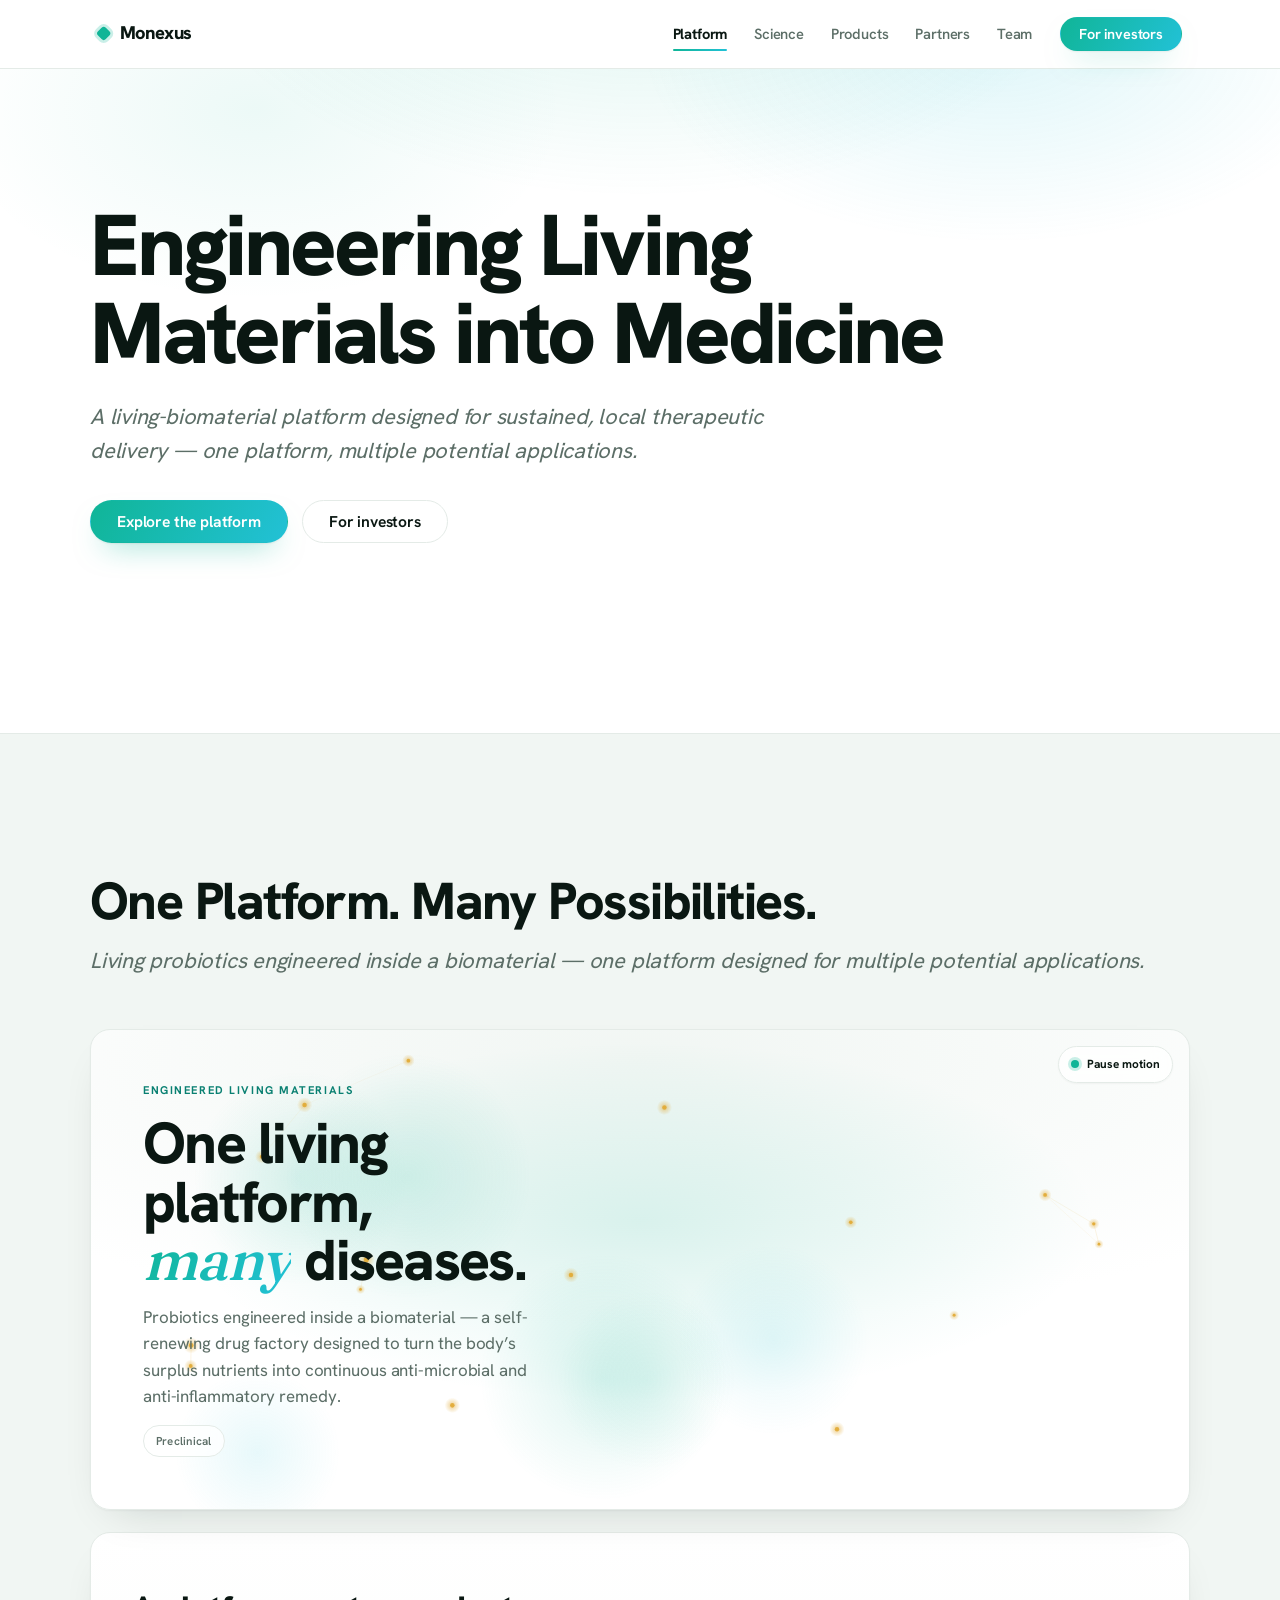
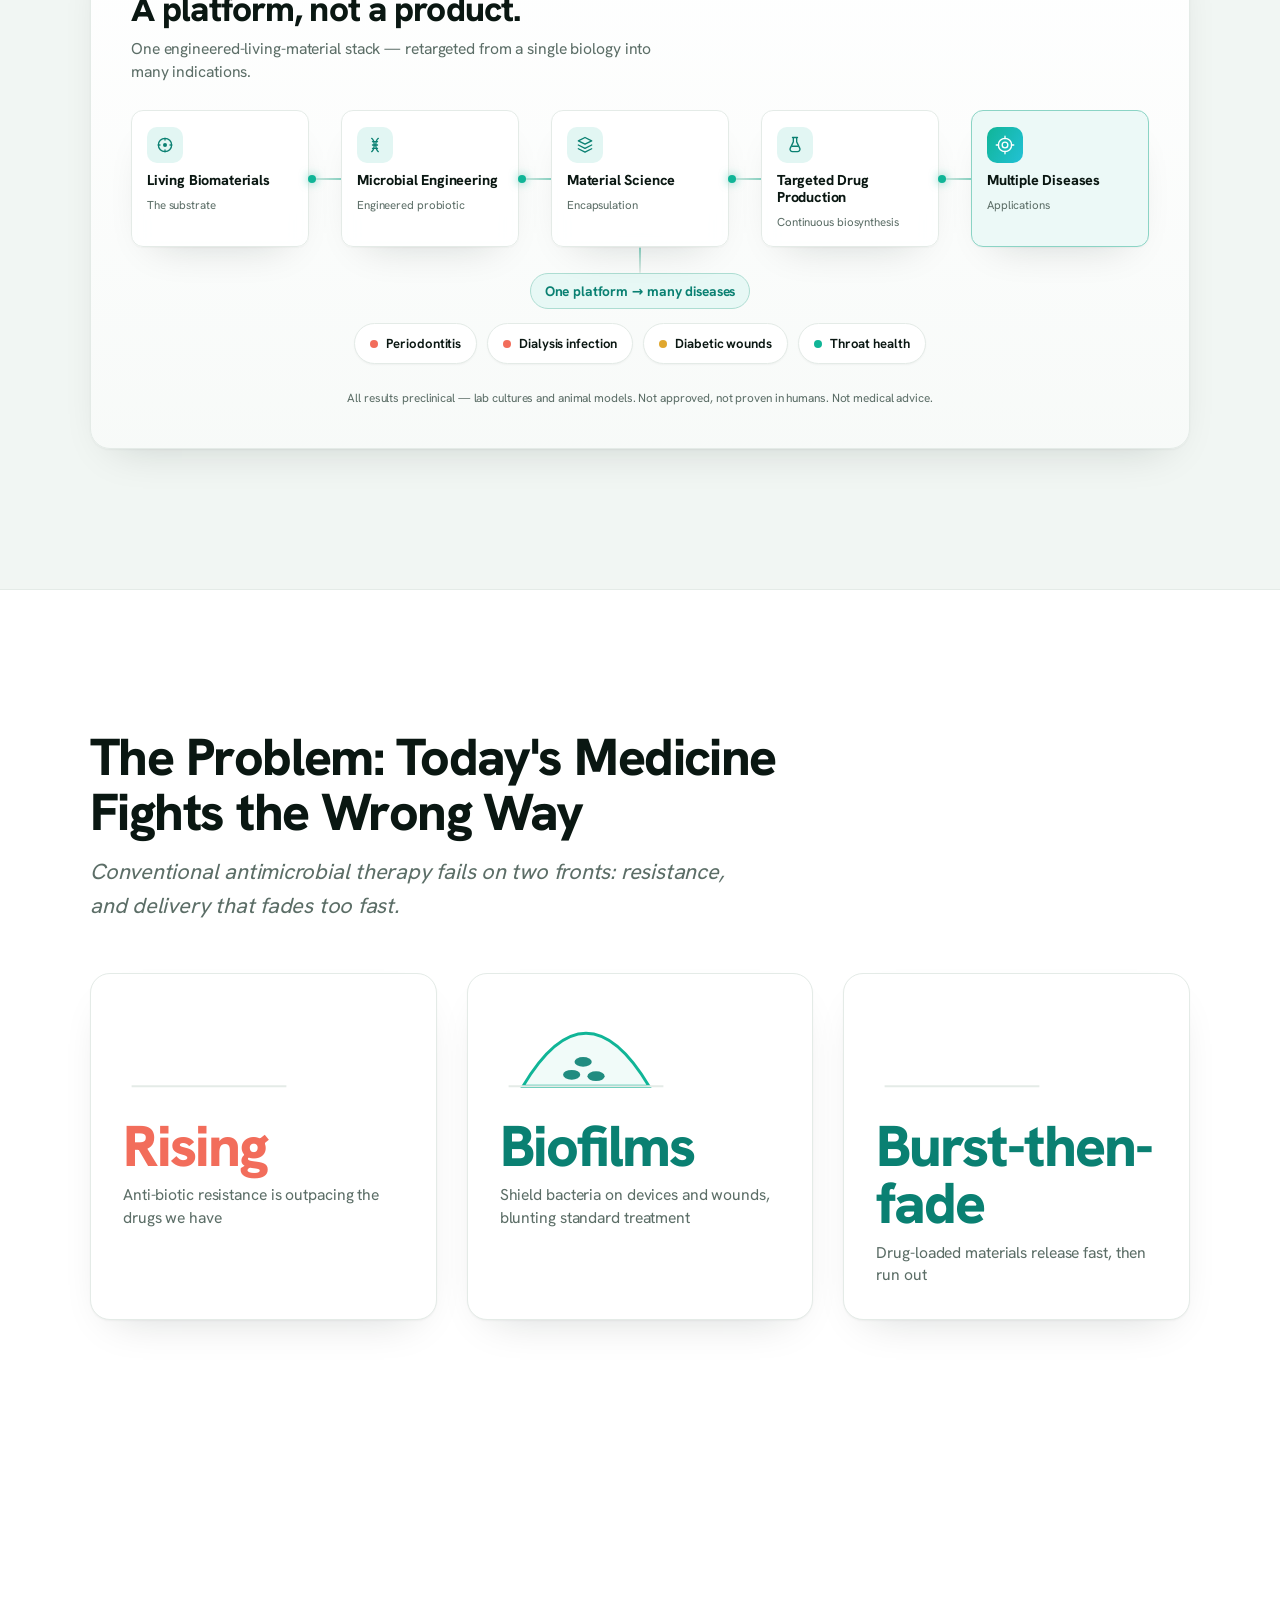
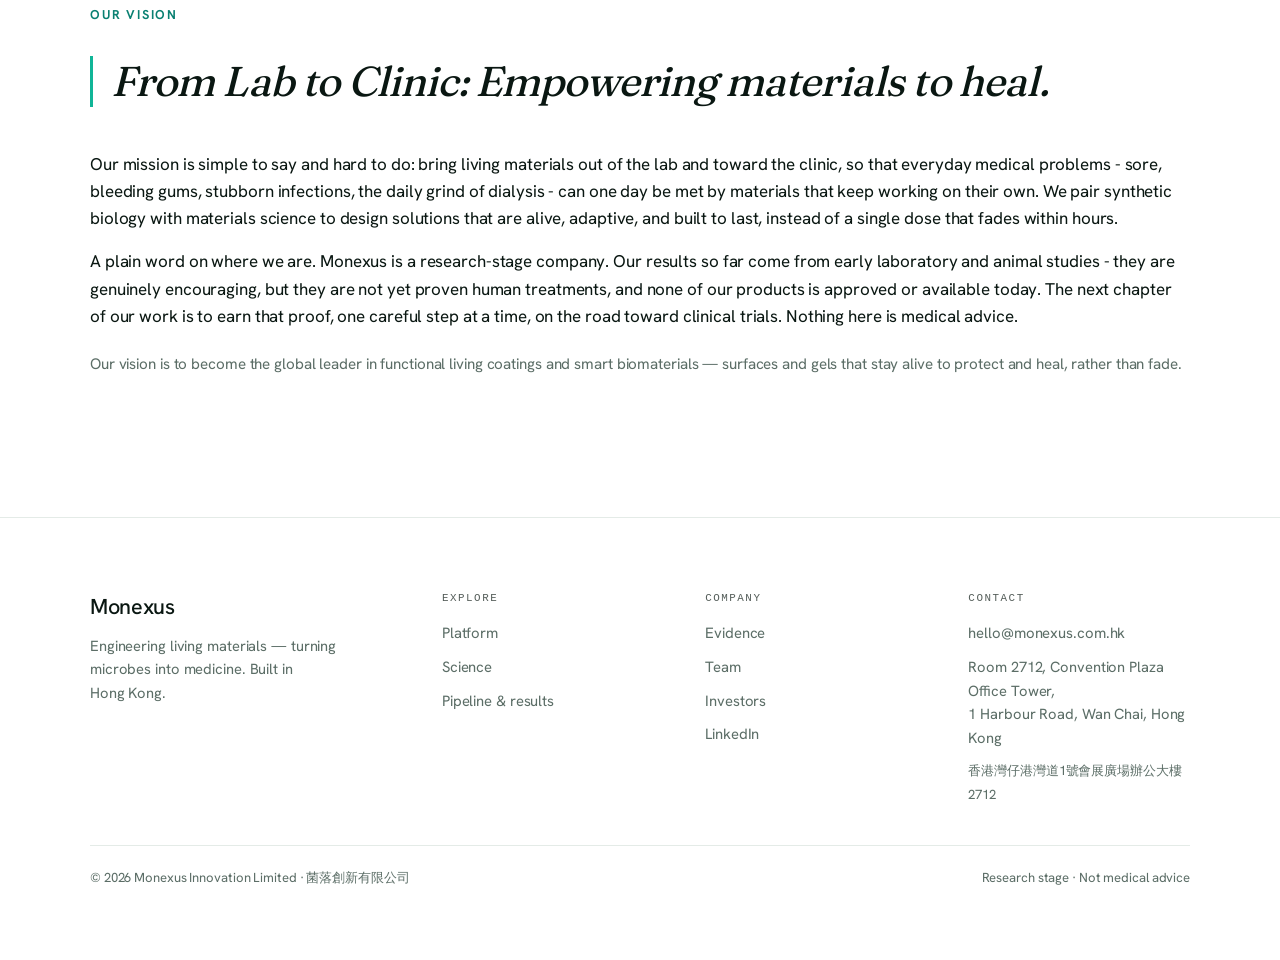
==== index.html @ 0c7e55ca "Monexus website: static multipage build with sitemap, robots and canonical tags" ====
<!doctype html>
<html lang="en">
<head>
<meta charset="utf-8">
<meta name="viewport" content="width=device-width, initial-scale=1">
<title>Monexus — Engineering Living Materials into Medicine</title>
<meta name="description" content="Monexus engineers living materials — probiotics inside biomaterials designed for sustained, local therapeutic delivery. One platform, multiple potential applications. Hong Kong, research-stage.">
<meta name="theme-color" content="#FFFFFF">
<link rel="canonical" href="https://monexus.example/">
<link rel="icon" href="data:image/svg+xml,%3Csvg xmlns='http://www.w3.org/2000/svg' viewBox='0 0 32 32'%3E%3Crect width='32' height='32' rx='7' fill='%2310B597'/%3E%3Ctext x='16' y='23' font-family='system-ui,sans-serif' font-size='20' font-weight='800' text-anchor='middle' fill='white'%3EM%3C/text%3E%3C/svg%3E">
<meta property="og:type" content="website">
<meta property="og:site_name" content="Monexus">
<meta property="og:url" content="https://monexus.example/">
<meta property="og:title" content="Monexus — Engineering Living Materials into Medicine">
<meta property="og:description" content="Monexus engineers living materials — probiotics inside biomaterials designed for sustained, local therapeutic delivery. One platform, multiple potential applications. Hong Kong, research-stage.">
<meta name="twitter:card" content="summary">
<script type="application/ld+json">{"@context": "https://schema.org", "@type": "Organization", "name": "Monexus Innovation Limited", "alternateName": "菌落創新有限公司", "url": "https://monexus.example", "description": "Monexus engineers living materials — probiotics inside biomaterials designed for sustained, local therapeutic delivery. One platform, multiple potential applications. Research-stage, Hong Kong.", "address": {"@type": "PostalAddress", "addressLocality": "Hong Kong", "addressCountry": "HK"}, "sameAs": ["https://www.linkedin.com/company/monexus-innovation"]}</script>
<link rel="stylesheet" href="assets/fonts.css">
<link rel="stylesheet" href="assets/styles.css">
<link rel="stylesheet" href="assets/team.css">
</head>
<body>
<div class="site-root">
<header class="nav"><div class="nav__inner"><a class="nav__brand" href="index.html">Monexus</a><button class="nav__burger" type="button" aria-label="Menu" aria-expanded="false" aria-controls="nav-menu"><span></span><span></span><span></span></button><div class="nav__menu" id="nav-menu"><nav aria-label="Primary"><ul class="nav__links"><li><a class="nav__link is-active" href="index.html" aria-current="page">Platform</a></li><li><a class="nav__link" href="science.html">Science</a></li><li><a class="nav__link" href="products.html">Products</a></li><li><a class="nav__link" href="partners.html">Partners</a></li><li><a class="nav__link" href="team.html">Team</a></li></ul></nav><div class="nav__actions"><a class="btn" href="investors.html">For investors</a></div></div></div></header>
<main class="tab-main" id="platform">
<section class="hero"><div class="container"><h1 class="reveal">Engineering Living Materials into Medicine</h1><p class="dek reveal">A living-biomaterial platform designed for sustained, local therapeutic delivery — one platform, multiple potential applications.</p><div class="hero__cta reveal" style="display:flex;gap:14px;justify-content:flex-start;flex-wrap:wrap;margin-top:2rem"><a class="btn" href="#platform-moat">Explore the platform</a><a class="btn-ghost" href="investors.html">For investors</a></div></div></section><section class="section section-tint" id="platform-moat"><div class="container"><div class="sec-head reveal"><span class="eyebrow"></span><h2>One Platform. Many Possibilities.</h2><p class="dek">Living probiotics engineered inside a biomaterial — one platform designed for multiple potential applications.</p></div><div class="reveal"><div id="mx-frontierkit">
  <section class="fk-hero" aria-label="Living platform ambient hero">
    <canvas class="fk-hero-canvas" aria-hidden="true"></canvas>
    <button type="button" class="fk-motion" aria-pressed="false" aria-label="Pause background motion">
      <span class="fk-motion-dot" aria-hidden="true"></span>
      <span class="fk-motion-t">Pause motion</span>
    </button>
    <div class="fk-hero-overlay">
      <span class="fk-eyebrow">Engineered Living Materials</span>
      <h2 class="fk-hero-h">One living platform,<br><em>many</em> diseases.</h2>
      <p class="fk-hero-p">Probiotics engineered inside a biomaterial &mdash; a self-renewing drug factory designed to turn the body&rsquo;s surplus nutrients into continuous anti-microbial and anti-inflammatory remedy.</p>
      <span class="fk-note">Preclinical</span>
    </div>
  </section>

  <section class="fk-platform" aria-label="Platform value chain">
    <header class="fk-plat-head">
      <h3 class="fk-plat-h">A platform, not a product.</h3>
      <p class="fk-plat-sub">One engineered-living-material stack &mdash; retargeted from a single biology into many indications.</p>
    </header>

    <ol class="fk-chain" role="list">
      <li class="fk-node">
        <span class="fk-node-ico" aria-hidden="true"><svg viewBox="0 0 24 24" fill="none" stroke="currentColor" stroke-width="1.6" stroke-linecap="round" stroke-linejoin="round"><circle cx="12" cy="12" r="8"/><circle cx="12" cy="12" r="2.4" fill="currentColor" stroke="none"/><path d="M12 4v2M12 18v2M4 12h2M18 12h2"/></svg></span>
        <span class="fk-node-t">Living Biomaterials</span>
        <span class="fk-node-s">The substrate</span>
      </li>
      <li class="fk-link" aria-hidden="true"><i></i></li>
      <li class="fk-node">
        <span class="fk-node-ico" aria-hidden="true"><svg viewBox="0 0 24 24" fill="none" stroke="currentColor" stroke-width="1.6" stroke-linecap="round" stroke-linejoin="round"><path d="M8 4c4 3 4 13 0 16"/><path d="M16 4c-4 3-4 13 0 16"/><path d="M9 8h6M9 12h6M9 16h6"/></svg></span>
        <span class="fk-node-t">Microbial Engineering</span>
        <span class="fk-node-s">Engineered probiotic</span>
      </li>
      <li class="fk-link" aria-hidden="true"><i></i></li>
      <li class="fk-node">
        <span class="fk-node-ico" aria-hidden="true"><svg viewBox="0 0 24 24" fill="none" stroke="currentColor" stroke-width="1.6" stroke-linecap="round" stroke-linejoin="round"><path d="M12 3l8 4-8 4-8-4z"/><path d="M4 12l8 4 8-4"/><path d="M4 16.5l8 4 8-4"/></svg></span>
        <span class="fk-node-t">Material Science</span>
        <span class="fk-node-s">Encapsulation</span>
      </li>
      <li class="fk-link" aria-hidden="true"><i></i></li>
      <li class="fk-node">
        <span class="fk-node-ico" aria-hidden="true"><svg viewBox="0 0 24 24" fill="none" stroke="currentColor" stroke-width="1.6" stroke-linecap="round" stroke-linejoin="round"><path d="M9 3h6M10 3v5.2L6.2 16A3 3 0 0 0 9 20h6a3 3 0 0 0 2.8-4L14 8.2V3"/><path d="M8.4 13.5h7.2"/></svg></span>
        <span class="fk-node-t">Targeted Drug Production</span>
        <span class="fk-node-s">Continuous biosynthesis</span>
      </li>
      <li class="fk-link" aria-hidden="true"><i></i></li>
      <li class="fk-node fk-node-goal">
        <span class="fk-node-ico" aria-hidden="true"><svg viewBox="0 0 24 24" fill="none" stroke="currentColor" stroke-width="1.6" stroke-linecap="round" stroke-linejoin="round"><circle cx="12" cy="12" r="8"/><circle cx="12" cy="12" r="3.4"/><path d="M12 1.5v3M12 19.5v3M1.5 12h3M19.5 12h3"/></svg></span>
        <span class="fk-node-t">Multiple Diseases</span>
        <span class="fk-node-s">Applications</span>
      </li>
    </ol>

    <div class="fk-branch" aria-hidden="true"><span></span></div>

    <div class="fk-fan">
      <span class="fk-fan-label">One platform &rarr; many diseases</span>
      <ul class="fk-chips" role="list">
        <li class="fk-chip fk-chip-coral"><span class="fk-chip-dot" aria-hidden="true"></span>Periodontitis</li>
        <li class="fk-chip fk-chip-coral"><span class="fk-chip-dot" aria-hidden="true"></span>Dialysis infection</li>
        <li class="fk-chip fk-chip-amber"><span class="fk-chip-dot" aria-hidden="true"></span>Diabetic wounds</li>
        <li class="fk-chip fk-chip-accent"><span class="fk-chip-dot" aria-hidden="true"></span>Throat health</li>
      </ul>
    </div>

    <p class="fk-plat-note">All results preclinical &mdash; lab cultures and animal models. Not approved, not proven in humans. Not medical advice.</p>
  </section>
</div></div></div></section><section class="section"><div class="container"><div class="sec-head reveal"><span class="eyebrow"></span><h2>The Problem: Today's Medicine Fights the Wrong Way</h2><p class="dek">Conventional antimicrobial therapy fails on two fronts: resistance, and delivery that fades too fast.</p></div><div class="problem-grid"><div class="problem-stat problem-stat--warn reveal"><svg class="pfig pfig--rise" viewBox="0 0 120 64" aria-hidden="true" focusable="false"><line class="pfig-base" x1="6" y1="56" x2="114" y2="56"/><path class="pfig-rl" d="M10 50 L34 43 L58 33 L80 22 L95 13.5"/><path class="pfig-rh" d="M104 8 L97.3 16.9 L92.8 8 Z"/></svg><span class="problem-stat__num">Rising</span><span class="problem-stat__label">Anti-biotic resistance is outpacing the drugs we have</span></div><div class="problem-stat reveal"><svg class="pfig pfig--film" viewBox="0 0 120 64" aria-hidden="true" focusable="false"><g class="pfig-drug pfig-drug--a"><circle cx="40" cy="6" r="2.7"/></g><g class="pfig-drug pfig-drug--b"><circle cx="60" cy="6" r="2.7"/></g><g class="pfig-drug pfig-drug--c"><circle cx="80" cy="6" r="2.7"/></g><path class="pfig-dome" d="M16 56 Q60 -18 104 56 Z"/><g class="pfig-bug"><ellipse cx="50" cy="48" rx="6" ry="3.4"/><ellipse cx="67" cy="49" rx="6" ry="3.4"/><ellipse cx="58" cy="39" rx="6" ry="3.4"/></g><line class="pfig-base" x1="6" y1="56" x2="114" y2="56"/></svg><span class="problem-stat__num">Biofilms</span><span class="problem-stat__label">Shield bacteria on devices and wounds, blunting standard treatment</span></div><div class="problem-stat reveal"><svg class="pfig pfig--burst" viewBox="0 0 120 64" aria-hidden="true" focusable="false"><g class="pfig-sweep"><path class="pfig-ba" d="M10 56 L15 50 L21 13 L27 21 L36 35 L50 45 L68 51 L90 54.5 L114 56 Z"/><path class="pfig-bl" d="M10 56 L15 50 L21 13 L27 21 L36 35 L50 45 L68 51 L90 54.5 L114 56"/></g><line class="pfig-base" x1="6" y1="56" x2="114" y2="56"/></svg><span class="problem-stat__num">Burst-then-fade</span><span class="problem-stat__label">Drug-loaded materials release fast, then run out</span></div></div></div></section><section class="section"><div class="container"><div class="reveal"><span class="eyebrow">Our vision</span><p class="pull" style="margin-top:1rem">From Lab to Clinic: Empowering materials to heal.</p><div class="stack" style="margin-top:1.4rem"><p>Our mission is simple to say and hard to do: bring living materials out of the lab and toward the clinic, so that everyday medical problems - sore, bleeding gums, stubborn infections, the daily grind of dialysis - can one day be met by materials that keep working on their own. We pair synthetic biology with materials science to design solutions that are alive, adaptive, and built to last, instead of a single dose that fades within hours.</p><p>A plain word on where we are. Monexus is a research-stage company. Our results so far come from early laboratory and animal studies - they are genuinely encouraging, but they are not yet proven human treatments, and none of our products is approved or available today. The next chapter of our work is to earn that proof, one careful step at a time, on the road toward clinical trials. Nothing here is medical advice.</p></div><p class="text-muted" style="margin-top:1.4rem;font-size:.95rem;color:var(--muted)">Our vision is to become the global leader in functional living coatings and smart biomaterials — surfaces and gels that stay alive to protect and heal, rather than fade.</p></div></div></section>
</main>
<footer class="site-footer"><div class="container"><div class="site-footer__grid"><div><div class="site-footer__brand">Monexus</div><p class="site-footer__tagline">Engineering living materials — turning microbes into medicine. Built in Hong Kong.</p></div><div><div class="footer-col__head">Explore</div><ul class="footer-col__list"><li><a href="index.html">Platform</a></li><li><a href="science.html">Science</a></li><li><a href="products.html">Pipeline &amp; results</a></li></ul></div><div><div class="footer-col__head">Company</div><ul class="footer-col__list"><li><a href="partners.html">Evidence</a></li><li><a href="team.html">Team</a></li><li><a href="investors.html">Investors</a></li><li><a href="https://www.linkedin.com/company/monexus-innovation" target="_blank" rel="noopener">LinkedIn</a></li></ul></div><div><div class="footer-col__head">Contact</div><ul class="footer-col__list"><li><a href="mailto:hello@monexus.com.hk">hello@monexus.com.hk</a></li><li><span style="color:var(--muted)">Room 2712, Convention Plaza Office Tower,<br>1 Harbour Road, Wan Chai, Hong Kong</span></li><li><span class="zh" style="color:var(--muted)">香港灣仔港灣道1號會展廣場辦公大樓2712</span></li></ul></div></div><div class="site-footer__base" style="margin-top:2.5rem;padding-top:1.3rem;border-top:1px solid var(--line);display:flex;justify-content:space-between;gap:1rem;flex-wrap:wrap;font-size:.82rem;color:var(--muted)"><span>© 2026 Monexus Innovation Limited · 菌落創新有限公司</span><span>Research stage · Not medical advice</span></div></div></footer>
</div>
<script src="assets/app.js"></script>
</body>
</html>
---- assets/fonts.css ----
@font-face{font-family:'Hanken Grotesk';font-style:normal;font-weight:100 900;font-display:swap;src:url([data-uri]) format('woff2');}
@font-face{font-family:'Fraunces';font-style:normal;font-weight:100 900;font-display:swap;src:url([data-uri]) format('woff2');}
---- assets/styles.css ----
/* =========================================================================
   MONEXUS — core stylesheet
   Editorial, premium biotech. "Cultured life meets clinical precision."
   Style components ONLY through tokens. Low, predictable specificity.
   ========================================================================= */

/* ---- Tokens -------------------------------------------------------------
   :root holds the LIGHT theme + all structural/derived tokens.
   Dark is applied via @media, and BOTH toggle attributes override it so the
   viewer switch wins in either direction (attribute specificity 0,1,1 beats
   the media :root at 0,0,1).
   ------------------------------------------------------------------------- */
:root {
  /* palette — light: cool porcelain / clinical */
  --paper: #F4F6F3;
  --surface: #FCFDFB;
  --surface-2: #EAEEE9;
  --ink: #0C201C;
  --muted: #5C6E68;
  --line: rgba(12, 32, 28, .12);

  /* brand + semantic */
  --jade: #0FA97F;
  --jade-deep: #0A5D4A;
  --coral: #EE6C4D;
  --slate: #4C6E8E;
  --amber: #E8B84B;

  /* elevation — soft, low, ink-tinted */
  --shadow-1: 0 1px 2px rgba(12, 32, 28, .05), 0 12px 30px -16px rgba(12, 32, 28, .24);

  /* type families (faces injected separately) */
  --font-display: 'Fraunces', Georgia, 'Times New Roman', serif;
  --font-body: 'Hanken Grotesk', system-ui, -apple-system, Segoe UI, sans-serif;
  --font-mono: ui-monospace, 'SF Mono', Menlo, Consolas, monospace;

  /* modular type scale — fluid where it counts */
  --step-eyebrow: .78rem;
  --step-body: 1.0625rem;
  --step-lead: clamp(1.15rem, 1.02rem + .6vw, 1.5rem);
  --step-h3: clamp(1.4rem, 1.14rem + 1.15vw, 2rem);
  --step-h2: clamp(2rem, 1.42rem + 2.55vw, 3.4rem);
  --step-h1: clamp(2.6rem, 1.62rem + 4.35vw, 5rem);
  --step-index: clamp(2.4rem, 1.9rem + 2.4vw, 3.6rem);

  /* geometry */
  --radius: 16px;
  --radius-sm: 10px;
  --maxw: 1140px;
  --gutter: clamp(1.25rem, 1rem + 3.2vw, 3rem);
  --measure: 65ch;

  /* motion */
  --ease: cubic-bezier(.22, .61, .26, 1);
  --dur: .24s;

  /* derived color tokens — recompute per theme via color-mix */
  --jade-soft: color-mix(in srgb, var(--jade) 12%, var(--surface));
  --amber-soft: color-mix(in srgb, var(--amber) 20%, var(--surface));
  --coral-soft: color-mix(in srgb, var(--coral) 14%, var(--surface));
  --ink-2: color-mix(in srgb, var(--ink) 70%, var(--surface));
  --nav-bg: color-mix(in srgb, var(--surface) 74%, transparent);
  --focus: color-mix(in srgb, var(--jade) 55%, var(--slate));
}

/* dark — deep viridian world */


/* explicit light — restores light even under a dark OS preference */


/* explicit dark — forces dark even under a light OS preference */


/* ---- Reset --------------------------------------------------------------- */
*,
*::before,
*::after {
  box-sizing: border-box;
}

* {
  margin: 0;
}

html {
  -webkit-text-size-adjust: 100%;
  text-size-adjust: 100%;
  scroll-behavior: smooth;
  -webkit-tap-highlight-color: transparent;
}

body {
  min-height: 100dvh;
  background: var(--paper);
  color: var(--ink);
  font-family: var(--font-body);
  font-size: var(--step-body);
  line-height: 1.65;
  font-weight: 400;
  font-feature-settings: "kern" 1, "liga" 1, "calt" 1;
  -webkit-font-smoothing: antialiased;
  -moz-osx-font-smoothing: grayscale;
  text-rendering: optimizeLegibility;
  overflow-x: hidden;
}

img,
picture,
svg,
video,
canvas {
  display: block;
  max-width: 100%;
  height: auto;
}

input,
button,
textarea,
select {
  font: inherit;
  color: inherit;
}

button {
  cursor: pointer;
}

a {
  color: var(--jade-deep);
  text-decoration-color: color-mix(in srgb, currentColor 40%, transparent);
  text-underline-offset: .18em;
  text-decoration-thickness: from-font;
}

a:hover {
  text-decoration-color: currentColor;
}

ul,
ol {
  padding-left: 1.15em;
}

:target {
  scroll-margin-top: 5.5rem;
}

/* ---- Base typography ----------------------------------------------------- */
h1,
h2,
h3,
h4 {
  font-family: var(--font-display);
  font-weight: 460;
  line-height: 1.06;
  letter-spacing: -0.012em;
  text-wrap: balance;
  color: var(--ink);
  font-optical-sizing: auto;
}

h1 {
  font-size: var(--step-h1);
  line-height: 1.02;
  letter-spacing: -0.02em;
}

h2 {
  font-size: var(--step-h2);
  line-height: 1.05;
  letter-spacing: -0.016em;
}

h3 {
  font-size: var(--step-h3);
  line-height: 1.12;
}

h4 {
  font-size: 1.15rem;
  line-height: 1.25;
  letter-spacing: -0.008em;
}

p {
  text-wrap: pretty;
}

strong,
b {
  font-weight: 600;
}

small {
  font-size: .82em;
}

code,
kbd,
samp {
  font-family: var(--font-mono);
  font-size: .9em;
}

/* ---- Layout primitives --------------------------------------------------- */
.container {
  width: 100%;
  max-width: var(--maxw);
  margin-inline: auto;
  padding-inline: var(--gutter);
}

/* Section rhythm — padding-only, single selector, no competing spacing. */
.section {
  padding-block: clamp(3.5rem, 2.4rem + 5.4vw, 7rem);
}

.section--tight {
  padding-block: clamp(2.25rem, 1.7rem + 2.6vw, 3.75rem);
}

.section--flush-top {
  padding-top: 0;
}

/* Ideal reading measure. Apply to running text blocks. */
.measure {
  max-width: var(--measure);
}

.stack > * + * {
  margin-top: 1rem;
}

.stack-lg > * + * {
  margin-top: 1.75rem;
}

/* Horizontal-scroll guard for wide media / tables / code. */
.scroll-x {
  max-width: 100%;
  overflow-x: auto;
  overscroll-behavior-x: contain;
  -webkit-overflow-scrolling: touch;
}

.scroll-x > table {
  min-width: max-content;
}

/* ---- Eyebrow / kicker ---------------------------------------------------- */
.eyebrow {
  display: inline-flex;
  align-items: center;
  gap: .6em;
  font-family: var(--font-mono);
  font-size: var(--step-eyebrow);
  font-weight: 500;
  letter-spacing: .18em;
  text-transform: uppercase;
  color: var(--jade-deep);
}

.eyebrow::before {
  content: "";
  width: 1.75em;
  height: 1px;
  background: currentColor;
  opacity: .7;
  flex: none;
}

.eyebrow--bare::before {
  display: none;
}

/* ---- Lead / dek ---------------------------------------------------------- */
.lead,
.dek {
  font-size: var(--step-lead);
  line-height: 1.5;
  color: var(--muted);
  font-weight: 380;
  text-wrap: pretty;
  max-width: 54ch;
}

.dek {
  font-family: var(--font-display);
  font-style: italic;
  font-weight: 400;
  color: var(--ink-2);
}

/* Uppercase micro-label, reusable. */
.label {
  font-family: var(--font-mono);
  font-size: .72rem;
  letter-spacing: .14em;
  text-transform: uppercase;
  color: var(--muted);
  font-weight: 500;
}

/* ---- Top navigation ------------------------------------------------------ */
.nav {
  position: sticky;
  top: 0;
  z-index: 50;
  background: var(--nav-bg);
  border-bottom: 1px solid var(--line);
  -webkit-backdrop-filter: blur(14px) saturate(1.4);
  backdrop-filter: blur(14px) saturate(1.4);
}

.nav__inner {
  width: 100%;
  max-width: var(--maxw);
  margin-inline: auto;
  padding-inline: var(--gutter);
  min-height: 4.25rem;
  display: flex;
  align-items: center;
  justify-content: space-between;
  gap: 1rem;
  flex-wrap: wrap;
}

.nav__brand {
  font-family: var(--font-display);
  font-weight: 500;
  font-size: 1.28rem;
  letter-spacing: -0.015em;
  color: var(--ink);
  text-decoration: none;
  display: inline-flex;
  align-items: center;
  gap: .55em;
  flex: none;
}

.nav__brand::before {
  content: "";
  width: .62em;
  height: .62em;
  border-radius: 3px;
  background: var(--jade);
  box-shadow: 0 0 0 3px color-mix(in srgb, var(--jade) 22%, transparent);
  transform: rotate(45deg);
  flex: none;
}

.nav__links {
  display: flex;
  align-items: center;
  gap: clamp(.75rem, .3rem + 1.4vw, 1.9rem);
  list-style: none;
  padding: 0;
  margin: 0;
  flex-wrap: wrap;
}

.nav__link {
  font-size: .95rem;
  color: var(--muted);
  text-decoration: none;
  padding: .35rem 0;
  position: relative;
  transition: color var(--dur) var(--ease);
}

.nav__link:hover,
.nav__link[aria-current] {
  color: var(--ink);
}

.nav__link[aria-current]::after {
  content: "";
  position: absolute;
  left: 0;
  right: 0;
  bottom: -2px;
  height: 2px;
  background: var(--jade);
  border-radius: 2px;
}

.nav__actions {
  display: flex;
  align-items: center;
  gap: .75rem;
  flex: none;
}

/* Theme-toggle placeholder (id="theme-toggle") */
#theme-toggle {
  --sz: 2.4rem;
  width: var(--sz);
  height: var(--sz);
  display: inline-grid;
  place-items: center;
  border: 1px solid var(--line);
  border-radius: 999px;
  background: color-mix(in srgb, var(--surface) 60%, transparent);
  color: var(--muted);
  line-height: 0;
  transition: color var(--dur) var(--ease), border-color var(--dur) var(--ease),
    background var(--dur) var(--ease);
}

#theme-toggle:hover {
  color: var(--ink);
  border-color: color-mix(in srgb, var(--ink) 26%, var(--line));
  background: var(--surface-2);
}

/* ---- Buttons ------------------------------------------------------------- */
.btn,
.btn-ghost {
  --btn-py: .72rem;
  --btn-px: 1.35rem;
  display: inline-flex;
  align-items: center;
  justify-content: center;
  gap: .5em;
  padding: var(--btn-py) var(--btn-px);
  border-radius: 999px;
  font-family: var(--font-body);
  font-size: .96rem;
  font-weight: 560;
  letter-spacing: .005em;
  line-height: 1;
  text-decoration: none;
  border: 1px solid transparent;
  transition: transform var(--dur) var(--ease), background var(--dur) var(--ease),
    border-color var(--dur) var(--ease), color var(--dur) var(--ease),
    box-shadow var(--dur) var(--ease);
}

.btn {
  background: var(--jade-deep);
  color: #F4F6F3;
  box-shadow: var(--shadow-1);
}

.btn:hover {
  background: color-mix(in srgb, var(--jade-deep) 88%, var(--ink));
  transform: translateY(-1px);
}

.btn:active {
  transform: translateY(0);
}

.btn-ghost {
  background: transparent;
  color: var(--ink);
  border-color: var(--line);
}

.btn-ghost:hover {
  border-color: color-mix(in srgb, var(--ink) 32%, var(--line));
  background: color-mix(in srgb, var(--ink) 4%, transparent);
  transform: translateY(-1px);
}

.btn[disabled],
.btn-ghost[disabled] {
  opacity: .5;
  pointer-events: none;
}

.btn:focus-visible,
.btn-ghost:focus-visible,
#theme-toggle:focus-visible,
.nav__link:focus-visible,
.gloss:focus-visible,
a:focus-visible {
  outline: 2px solid var(--focus);
  outline-offset: 3px;
  border-radius: 6px;
}

/* ---- Card ---------------------------------------------------------------- */
.card {
  background: var(--surface);
  border: 1px solid var(--line);
  border-radius: var(--radius);
  padding: clamp(1.35rem, 1.1rem + 1vw, 2rem);
  box-shadow: var(--shadow-1);
}

.card--flat {
  box-shadow: none;
}

.card__eyebrow {
  margin-bottom: .85rem;
}

.card__title {
  font-size: var(--step-h3);
  margin-bottom: .5rem;
}

.card > * + * {
  margin-top: .85rem;
}

/* Link-card affordance */
a.card {
  display: block;
  color: inherit;
  text-decoration: none;
  transition: transform var(--dur) var(--ease), border-color var(--dur) var(--ease),
    box-shadow var(--dur) var(--ease);
}

a.card:hover {
  transform: translateY(-3px);
  border-color: color-mix(in srgb, var(--jade) 40%, var(--line));
  box-shadow: 0 1px 2px rgba(12, 32, 28, .05), 0 22px 44px -22px color-mix(in srgb, var(--jade) 45%, transparent);
}

/* ---- Stat tile ----------------------------------------------------------- */
.stat {
  display: flex;
  flex-direction: column;
  gap: .35rem;
  padding: clamp(1.1rem, .9rem + .8vw, 1.6rem);
  background: var(--surface);
  border: 1px solid var(--line);
  border-radius: var(--radius-sm);
}

.stat__value {
  font-family: var(--font-display);
  font-weight: 480;
  font-size: clamp(2rem, 1.5rem + 2vw, 3rem);
  line-height: 1;
  letter-spacing: -0.02em;
  color: var(--ink);
  font-variant-numeric: tabular-nums lining-nums;
}

.stat__value--jade {
  color: var(--jade-deep);
}

.stat__label {
  font-family: var(--font-mono);
  font-size: .72rem;
  letter-spacing: .13em;
  text-transform: uppercase;
  color: var(--muted);
}

.stat__note {
  font-size: .88rem;
  color: var(--muted);
  line-height: 1.4;
}

/* Simple auto-fit grid for stat rows / card rows. */
.grid-tiles {
  display: grid;
  grid-template-columns: repeat(auto-fit, minmax(min(15rem, 100%), 1fr));
  gap: clamp(1rem, .7rem + 1vw, 1.5rem);
}

/* ---- Two-column feature -------------------------------------------------- */
.feature {
  display: grid;
  grid-template-columns: 1.05fr .95fr;
  gap: clamp(2rem, 1rem + 5vw, 5rem);
  align-items: center;
}

.feature--reverse .feature__media {
  order: 2;
}

.feature__body > * + * {
  margin-top: 1.15rem;
}

.feature__media {
  border-radius: var(--radius);
  overflow: hidden;
  border: 1px solid var(--line);
  background: var(--surface-2);
  box-shadow: var(--shadow-1);
}

.feature__media img {
  width: 100%;
  object-fit: cover;
}

@media (max-width: 820px) {
  .feature {
    grid-template-columns: 1fr;
    gap: clamp(1.5rem, 1rem + 3vw, 2.5rem);
  }

  .feature--reverse .feature__media {
    order: 0;
  }
}

/* ---- Product "chapter" header -------------------------------------------- */
.chapter {
  display: grid;
  grid-template-columns: auto 1fr;
  align-items: start;
  column-gap: clamp(1.25rem, .8rem + 2vw, 2.5rem);
  row-gap: 1rem;
  padding-block: 1.25rem 1.5rem;
  border-top: 1px solid var(--line);
}

.chapter__index {
  font-family: var(--font-mono);
  font-size: var(--step-index);
  font-weight: 500;
  line-height: 1;
  letter-spacing: -0.02em;
  color: color-mix(in srgb, var(--jade) 55%, var(--muted));
  font-variant-numeric: tabular-nums;
  padding-top: .1em;
}

.chapter__title {
  font-size: var(--step-h2);
}

.chapter__eyebrow {
  margin-bottom: .6rem;
}

.chapter__dek {
  margin-top: .75rem;
  max-width: var(--measure);
}

@media (max-width: 640px) {
  .chapter {
    grid-template-columns: 1fr;
  }
}

/* ---- Inline glossary chip + popover -------------------------------------- */
.gloss-wrap {
  position: relative;
  display: inline-block;
}

.gloss {
  font: inherit;
  color: var(--jade-deep);
  background: none;
  border: 0;
  padding: 0 .04em;
  cursor: help;
  text-decoration: underline dotted color-mix(in srgb, var(--jade) 70%, transparent);
  text-underline-offset: .2em;
  text-decoration-thickness: 1.5px;
  transition: color var(--dur) var(--ease), background var(--dur) var(--ease);
}

.gloss:hover,
.gloss[data-open] {
  color: var(--jade);
  background: color-mix(in srgb, var(--jade) 12%, transparent);
  border-radius: 4px;
}

.gloss-pop {
  position: absolute;
  left: 0;
  top: calc(100% + .55rem);
  z-index: 40;
  width: max-content;
  max-width: min(22rem, 78vw);
  padding: .85rem 1rem;
  background: var(--surface);
  color: var(--ink);
  border: 1px solid var(--line);
  border-radius: var(--radius-sm);
  box-shadow: var(--shadow-1);
  font-size: .9rem;
  line-height: 1.5;
  font-weight: 400;
  text-align: left;
  /* hidden by default; JS flips [data-open] */
  opacity: 0;
  visibility: hidden;
  transform: translateY(-4px) scale(.98);
  transform-origin: top left;
  transition: opacity var(--dur) var(--ease), transform var(--dur) var(--ease),
    visibility var(--dur) var(--ease);
}

.gloss-pop[data-open] {
  opacity: 1;
  visibility: visible;
  transform: translateY(0) scale(1);
}

.gloss-pop::before {
  content: "";
  position: absolute;
  left: 1rem;
  top: -5px;
  width: 9px;
  height: 9px;
  background: var(--surface);
  border-left: 1px solid var(--line);
  border-top: 1px solid var(--line);
  transform: rotate(45deg);
}

.gloss-pop__term {
  display: block;
  font-family: var(--font-mono);
  font-size: .68rem;
  letter-spacing: .12em;
  text-transform: uppercase;
  color: var(--jade-deep);
  margin-bottom: .35rem;
}

/* ---- Research-stage disclaimer banner ------------------------------------ */
.disclaimer {
  display: flex;
  align-items: flex-start;
  gap: .85rem;
  padding: .9rem 1.15rem;
  background: var(--amber-soft);
  border: 1px solid color-mix(in srgb, var(--amber) 45%, var(--line));
  border-left: 3px solid var(--amber);
  border-radius: var(--radius-sm);
  color: var(--ink-2);
  font-size: .9rem;
  line-height: 1.55;
}

.disclaimer__tag {
  flex: none;
  font-family: var(--font-mono);
  font-size: .66rem;
  font-weight: 600;
  letter-spacing: .14em;
  text-transform: uppercase;
  color: color-mix(in srgb, var(--amber) 32%, var(--ink));
  padding: .28em .55em;
  border: 1px solid color-mix(in srgb, var(--amber) 50%, var(--line));
  border-radius: 999px;
  white-space: nowrap;
  margin-top: .05em;
}

.disclaimer strong {
  color: var(--ink);
}

/* ---- Footer -------------------------------------------------------------- */
.site-footer {
  background: var(--surface);
  border-top: 1px solid var(--line);
  padding-block: clamp(2.5rem, 2rem + 2.5vw, 4rem);
  color: var(--muted);
}

.site-footer__grid {
  display: grid;
  grid-template-columns: minmax(0, 1.4fr) repeat(auto-fit, minmax(9rem, 1fr));
  gap: clamp(1.5rem, 1rem + 2vw, 3rem);
  align-items: start;
}

.site-footer__brand {
  font-family: var(--font-display);
  font-size: 1.35rem;
  font-weight: 500;
  letter-spacing: -0.015em;
  color: var(--ink);
}

.site-footer__tagline {
  margin-top: .6rem;
  font-size: .92rem;
  max-width: 34ch;
}

.footer-col__head {
  font-family: var(--font-mono);
  font-size: .68rem;
  letter-spacing: .14em;
  text-transform: uppercase;
  color: var(--ink-2);
  margin-bottom: .9rem;
}

.footer-col__list {
  list-style: none;
  padding: 0;
  margin: 0;
  display: flex;
  flex-direction: column;
  gap: .55rem;
}

.footer-col__list a {
  color: var(--muted);
  text-decoration: none;
  font-size: .93rem;
  transition: color var(--dur) var(--ease);
}

.footer-col__list a:hover {
  color: var(--ink);
}

.site-footer__base {
  margin-top: clamp(2rem, 1.5rem + 2vw, 3rem);
  padding-top: 1.35rem;
  border-top: 1px solid var(--line);
  display: flex;
  justify-content: space-between;
  align-items: center;
  gap: 1rem;
  flex-wrap: wrap;
  font-size: .82rem;
  color: var(--muted);
}

/* ---- Utilities ----------------------------------------------------------- */
.text-jade {
  color: var(--jade-deep);
}

.text-muted {
  color: var(--muted);
}

.divider {
  height: 1px;
  background: var(--line);
  border: 0;
}

.visually-hidden {
  position: absolute;
  width: 1px;
  height: 1px;
  padding: 0;
  margin: -1px;
  overflow: hidden;
  clip: rect(0 0 0 0);
  clip-path: inset(50%);
  white-space: nowrap;
  border: 0;
}

/* ---- Motion preferences -------------------------------------------------- */
@media (prefers-reduced-motion: reduce) {
  html {
    scroll-behavior: auto;
  }

  *,
  *::before,
  *::after {
    animation-duration: .001ms !important;
    animation-iteration-count: 1 !important;
    transition-duration: .001ms !important;
    scroll-behavior: auto !important;
  }

  /* keep the popover functional without motion */
  .gloss-pop {
    transform: none;
  }

  .gloss-pop[data-open] {
    transform: none;
  }
}

.tab-main{min-height:60vh;}
.tabpanel{display:none;}
.tabpanel.is-active{display:block;}
.hero__cta{display:flex;gap:14px;flex-wrap:wrap;}
.hero__stats{display:grid;gap:1rem;}
.sec-head{max-width:70ch;}
.bl-list{list-style:none;padding:0;margin:0;display:grid;gap:.9rem;}
.bl{display:grid;gap:.15rem;padding-left:1.2rem;position:relative;}
.bl::before{content:"";position:absolute;left:0;top:.5em;width:.55rem;height:.55rem;border-radius:3px;background:var(--accent);}
.bl__label{font-weight:680;color:var(--ink);}
.bl__text{color:var(--muted);font-size:.96rem;line-height:1.5;}
.product{scroll-margin-top:5.5rem;}
.product__head{margin-bottom:2.5rem;}
.product__tag{display:inline-flex;align-items:center;font-size:.68rem;letter-spacing:.06em;text-transform:uppercase;color:var(--accent-deep);background:var(--accent-tint);padding:.32em .7em;margin-left:.7rem;vertical-align:middle;border-radius:999px;white-space:nowrap;}
.pull{padding-left:1.1rem;}  /* font/size/color come from the frontier .pull rule (this was fully overridden) */
.chapter{display:grid;grid-template-columns:1fr;align-items:start;column-gap:clamp(1.25rem,.8rem+2vw,2.5rem);row-gap:1rem;}
@media(max-width:640px){.chapter{grid-template-columns:1fr;}}
.chapter__index{font-family:var(--font-display);font-weight:800;font-size:clamp(2.4rem,1.9rem+2.4vw,3.6rem);line-height:1;color:var(--accent);}
.chapter__dek{margin-top:.6rem;}
.feature{display:grid;grid-template-columns:1.02fr .98fr;gap:clamp(2rem,1rem+5vw,4rem);align-items:center;}
.feature--solo{grid-template-columns:1fr;}
.feature--solo .feature__body{max-width:none;}
.feature--reverse .feature__media{order:2;}
@media(max-width:820px){.feature{grid-template-columns:1fr;}.feature--reverse .feature__media{order:0;}}
.feature__body>*+*{margin-top:1.15rem;}
.grid-tiles{display:grid;grid-template-columns:repeat(auto-fit,minmax(min(15rem,100%),1fr));gap:clamp(1rem,.7rem+1vw,1.5rem);}
.stack>*+*{margin-top:1rem;}
.stack-lg>*+*{margin-top:1.5rem;}
.measure{max-width:64ch;}
.widget-frame{padding:clamp(.9rem,.6rem+1vw,1.4rem);overflow:hidden;}
.wcap{margin-top:.8rem;font-size:.82rem;color:var(--muted);text-align:center;line-height:1.45;}
.stat{display:flex;flex-direction:column;gap:.35rem;padding:clamp(1.1rem,.9rem+.8vw,1.5rem);}
.stat__value{font-family:var(--font-display);font-weight:800;font-size:clamp(1.8rem,1.4rem+1.6vw,2.6rem);line-height:1;color:var(--accent-deep);}
.stat__label{font-size:.72rem;letter-spacing:.08em;text-transform:uppercase;color:var(--muted);}
.stat__note{font-size:.88rem;color:var(--muted);line-height:1.4;}
.partner-grid{display:grid;grid-template-columns:repeat(auto-fit,minmax(min(17rem,100%),1fr));gap:clamp(1rem,.7rem+1vw,1.5rem);}
.partner{display:flex;flex-direction:column;gap:.6rem;padding:1.6rem 1.5rem;}
.partner__mark{width:2.8rem;height:2.8rem;display:grid;place-items:center;background:var(--accent-tint);color:var(--accent-deep);border-radius:var(--radius-sm);}
.partner h3{font-size:1.1rem;line-height:1.2;}
.partner p{font-size:.94rem;color:var(--muted);}
.team-grid{margin-top:2rem;}
.person{padding:1.6rem 1.5rem;}
.person--lead{background:var(--accent-tint)!important;}
.person__avatar{width:3rem;height:3rem;display:grid;place-items:center;font-family:var(--font-display);font-weight:800;font-size:1.05rem;color:#fff;background:var(--grad);border-radius:999px;margin-bottom:.9rem;}
.person__name{font-weight:760;color:var(--ink);font-size:1.05rem;}
.person__role{font-size:.72rem;letter-spacing:.06em;text-transform:uppercase;color:var(--accent-deep);margin-top:.2rem;font-weight:640;}
.person__bio{margin-top:.7rem;font-size:.94rem;color:var(--muted);line-height:1.55;}
.vision__grid{display:grid;grid-template-columns:1.2fr .8fr;gap:clamp(2rem,1rem+4vw,4rem);align-items:start;}
@media(max-width:820px){.vision__grid{grid-template-columns:1fr;}}
.contact-card h3{font-size:clamp(1.3rem,2.2vw,1.7rem);}
.label{font-size:.72rem;letter-spacing:.08em;text-transform:uppercase;color:var(--muted);font-weight:600;}
.zh{font-size:.9em;color:var(--muted);}
.text-muted{color:var(--muted);}
/* team photos + links — horizontal stacked rows; row layout authority is the TEAM block in frontier.css */
.person{text-align:left;}
.person__photo-wrap{--size:96px;width:var(--size);height:var(--size);border-radius:999px;overflow:hidden;flex:0 0 auto;border:3px solid var(--surface);box-shadow:0 0 0 1px var(--line);}
.person--lead .person__photo-wrap{box-shadow:0 0 0 2px var(--accent);}
.person__photo{--z:1;--x:0%;--y:0%;width:100%;height:100%;object-fit:cover;transform:translate(var(--x),var(--y)) scale(var(--z));transform-origin:center;display:block;}
.person__body{flex:1 1 auto;min-width:0;}
.person__links{margin-top:.9rem;display:flex;gap:.5rem;flex-wrap:wrap;}
.person__link{font-size:.74rem;font-weight:640;color:var(--accent-deep);text-decoration:none;border:1px solid var(--line);border-radius:999px;padding:.28em .7em;transition:background .15s,border-color .15s;}
.person__link:hover{background:var(--accent-tint);border-color:var(--accent);}
@media(max-width:480px){.person{gap:1rem;}.team-grid .person__photo-wrap{--size:72px;}}
/* schematic figure */
.figure{margin-top:2.5rem;border:1px solid var(--line);border-radius:var(--radius);overflow:hidden;background:var(--surface);box-shadow:var(--shadow-1);}
.figure img{width:100%;height:auto;display:block;aspect-ratio:1440/810;}
/* figures that aren't 16:9 keep their own ratio (width/height attrs reserve the space) */
.figure--natural img{aspect-ratio:auto;border-radius:0;}
.figure figcaption{padding:.9rem 1.2rem;font-size:.85rem;color:var(--muted);line-height:1.5;border-top:1px solid var(--line);}
/* Living Hydrogel slide: frameless + full-bleed, as large as possible (per request).
   body{overflow-x:hidden} keeps the 100vw breakout from creating a horizontal scrollbar. */
.figure--natural{border:0;background:none;box-shadow:none;border-radius:0;overflow:visible;
  width:100vw;max-width:100vw;margin-left:calc(50% - 50vw);margin-right:calc(50% - 50vw);}
.figure--natural figcaption{border-top:0;padding:1rem clamp(20px,5vw,40px) 0;max-width:var(--maxw);margin:0 auto;}
/* investor milestone table + contact lanes */
.inv-mile{border:1px solid var(--line);border-radius:var(--radius);overflow:hidden;margin-top:1rem;background:var(--surface);}
.inv-mile__head{display:flex;justify-content:space-between;align-items:baseline;gap:.8rem;flex-wrap:wrap;padding:1rem 1.2rem;background:var(--accent-tint);border-bottom:1px solid var(--line);}
.inv-mile__m{font-size:.7rem;font-weight:700;letter-spacing:.1em;text-transform:uppercase;color:var(--accent-deep);}
.inv-mile__t{font-family:var(--font-display);font-weight:760;font-size:1.05rem;color:var(--ink);flex:1;min-width:12rem;}
.inv-mile__time{font-size:.82rem;color:var(--muted);font-variant-numeric:tabular-nums;}
.inv-mile__budget{font-family:var(--font-display);font-weight:800;color:var(--accent-deep);font-variant-numeric:tabular-nums;}
.inv-row{display:grid;grid-template-columns:1fr auto auto;gap:.4rem 1.2rem;align-items:baseline;padding:.7rem 1.2rem;border-top:1px solid var(--line);font-size:.9rem;color:var(--ink);}
.inv-row__time{color:var(--muted);font-size:.8rem;white-space:nowrap;font-variant-numeric:tabular-nums;}
.inv-row__b{font-weight:700;white-space:nowrap;font-variant-numeric:tabular-nums;text-align:right;}
@media(max-width:640px){.inv-row{grid-template-columns:1fr;}.inv-row__time,.inv-row__b{text-align:left;}}
.inv-total{display:flex;justify-content:space-between;align-items:baseline;gap:1rem;margin-top:1.2rem;padding:1rem 1.2rem;border:1px solid var(--accent);border-radius:var(--radius);background:var(--accent-tint);}
.inv-total__l{font-weight:700;color:var(--ink);}
.inv-total__v{font-family:var(--font-display);font-weight:800;font-size:1.4rem;color:var(--accent-deep);font-variant-numeric:tabular-nums;}
.inv-lanes{display:grid;grid-template-columns:repeat(auto-fit,minmax(min(15rem,100%),1fr));gap:1rem;margin-top:1.5rem;}
.inv-lane{border:1px solid var(--line);border-radius:var(--radius);padding:1.3rem;background:var(--surface);text-decoration:none;display:block;transition:border-color .15s,transform .15s,box-shadow .15s;}
.inv-lane:hover{border-color:var(--accent);transform:translateY(-2px);box-shadow:var(--shadow-1);}
.inv-lane__t{font-weight:720;color:var(--ink);}
.inv-lane__d{font-size:.88rem;color:var(--muted);margin-top:.4rem;line-height:1.5;}
.inv-lane__a{font-size:.82rem;color:var(--accent-deep);margin-top:.6rem;font-weight:640;}
.inv-stage{display:flex;gap:1rem;flex-wrap:wrap;margin-top:1rem;}
.inv-stage__item{flex:1;min-width:12rem;border:1px solid var(--line);border-radius:var(--radius);padding:1.1rem 1.3rem;background:var(--surface);}
.inv-stage__k{font-size:.7rem;font-weight:700;letter-spacing:.1em;text-transform:uppercase;color:var(--accent-deep);}
.inv-stage__v{margin-top:.3rem;color:var(--ink);font-weight:560;font-size:.95rem;line-height:1.4;}
/* closed glossary popovers must not occupy layout (avoids phantom horizontal scrollWidth) */
.gloss-pop{display:none!important;opacity:1!important;visibility:visible!important;transform:none!important;}
.gloss-pop[data-open]{display:block!important;}

/* f:mx-frontierkit */
#mx-frontierkit{
  --paper:#FFFFFF; --surface:#FFFFFF; --surface-2:#F1F6F3;
  --ink:#0A1712; --muted:#5C6E67; --line:#E4EBE7;
  --accent:#10B597; --accent-deep:#0A8072; --accent-2:#22C1D6;
  --jade:#10B597; --jade-deep:#0A8072;
  --coral:#F26D5B; --slate:#5B7C99; --amber:#E0A72E;
  --radius:20px; --radius-sm:12px;
  --shadow-1:0 1px 2px rgba(10,23,18,.04), 0 18px 44px -24px rgba(10,23,18,.20);
  --grad:linear-gradient(120deg, var(--accent), var(--accent-2));
  --font-display:'Hanken Grotesk',system-ui,-apple-system,'Segoe UI',sans-serif;
  --font-body:'Hanken Grotesk',system-ui,-apple-system,'Segoe UI',sans-serif;
  --font-serif:'Fraunces',Georgia,'Times New Roman',serif;
  color:var(--ink); font-family:var(--font-body);
  background:transparent; width:100%; max-width:100%;
  -webkit-font-smoothing:antialiased; text-rendering:optimizeLegibility;
}
#mx-frontierkit *,#mx-frontierkit *::before,#mx-frontierkit *::after{box-sizing:border-box;}
#mx-frontierkit .fk-eyebrow{
  display:inline-block; max-width:100%; font-size:.7rem; font-weight:700; letter-spacing:.14em;
  text-transform:uppercase; color:var(--accent-deep);
}

/* ---------- PART A: HERO BACKDROP ---------- */
#mx-frontierkit .fk-hero{
  position:relative; width:100%; min-height:440px; overflow:hidden;
  border-radius:var(--radius); border:1px solid var(--line);
  background:radial-gradient(120% 90% at 50% 6%, var(--surface-2), var(--paper) 62%);
  box-shadow:var(--shadow-1);
}
#mx-frontierkit .fk-hero::before{
  content:""; position:absolute; inset:0; pointer-events:none; z-index:1;
  background:radial-gradient(58% 52% at 50% 40%, color-mix(in srgb, var(--accent) 14%, transparent), transparent 72%);
}
#mx-frontierkit .fk-hero-canvas{
  position:absolute; inset:0; width:100%; height:100%;
  display:block; pointer-events:none; z-index:2;
}
#mx-frontierkit .fk-hero-overlay{
  position:relative; z-index:3; max-width:560px;
  display:flex; flex-direction:column; align-items:flex-start; gap:14px;
  padding:clamp(24px,5vw,52px);
}
#mx-frontierkit .fk-hero-h{
  margin:0; max-width:100%; font-family:var(--font-display); font-weight:800;
  font-size:clamp(2rem,6.4vw,3.6rem); line-height:1.02; letter-spacing:-.03em;
  color:var(--ink);
}
#mx-frontierkit .fk-hero-h em{
  font-family:var(--font-serif); font-style:italic; font-weight:500;
  background:var(--grad); -webkit-background-clip:text; background-clip:text;
  -webkit-text-fill-color:transparent; color:var(--accent-deep);
}
#mx-frontierkit .fk-hero-p{
  margin:0; max-width:46ch; font-size:clamp(.95rem,1.6vw,1.06rem);
  line-height:1.55; color:var(--muted);
}
#mx-frontierkit .fk-note{
  margin-top:2px; max-width:100%; font-size:.72rem; font-weight:600; letter-spacing:.02em;
  color:var(--muted); display:inline-flex; align-items:center; gap:8px;
  padding:6px 12px; border:1px solid var(--line); border-radius:999px;
  background:color-mix(in srgb, var(--surface) 70%, transparent);
  backdrop-filter:blur(6px); -webkit-backdrop-filter:blur(6px);
}
#mx-frontierkit .fk-motion{
  position:absolute; top:16px; right:16px; z-index:4;
  display:inline-flex; align-items:center; gap:8px; cursor:pointer;
  font-family:var(--font-body); font-size:.74rem; font-weight:700; color:var(--ink);
  padding:8px 12px; border-radius:999px; border:1px solid var(--line);
  background:color-mix(in srgb, var(--surface) 78%, transparent);
  backdrop-filter:blur(8px); -webkit-backdrop-filter:blur(8px);
  box-shadow:var(--shadow-1); transition:transform .18s ease, background .18s ease;
}
#mx-frontierkit .fk-motion:hover{transform:translateY(-1px);}
#mx-frontierkit .fk-motion:focus-visible{
  outline:2px solid var(--accent); outline-offset:2px;
}
#mx-frontierkit .fk-motion-dot{
  width:8px; height:8px; border-radius:50%; background:var(--accent);
  box-shadow:0 0 0 3px color-mix(in srgb, var(--accent) 22%, transparent);
}
#mx-frontierkit .fk-motion[aria-pressed="true"] .fk-motion-dot{
  background:var(--muted); box-shadow:none;
}

/* ---------- PART B: PLATFORM MOAT FLOW ---------- */
#mx-frontierkit .fk-platform{
  margin-top:22px; padding:clamp(22px,4vw,40px);
  border-radius:var(--radius); border:1px solid var(--line);
  background:linear-gradient(180deg, var(--surface), color-mix(in srgb, var(--surface-2) 55%, var(--surface)));
  box-shadow:var(--shadow-1);
}
#mx-frontierkit .fk-plat-head{margin-bottom:26px; max-width:60ch;}
#mx-frontierkit .fk-plat-h{
  margin:.5em 0 .25em; font-family:var(--font-display); font-weight:800;
  font-size:clamp(1.5rem,3.6vw,2.2rem); letter-spacing:-.025em; line-height:1.05;
}
#mx-frontierkit .fk-plat-sub{margin:0; color:var(--muted); font-size:.98rem; line-height:1.5;}

#mx-frontierkit .fk-chain{
  list-style:none; margin:0; padding:0;
  display:flex; align-items:stretch; gap:0;
}
#mx-frontierkit .fk-node{
  flex:1 1 0; min-width:0;
  display:flex; flex-direction:column; align-items:flex-start; gap:9px;
  padding:16px 15px; border-radius:var(--radius-sm);
  border:1px solid var(--line);
  background:var(--surface);
  background:color-mix(in srgb, var(--surface) 82%, transparent);
  backdrop-filter:blur(8px); -webkit-backdrop-filter:blur(8px);
  box-shadow:var(--shadow-1);
}
#mx-frontierkit .fk-node-goal{
  border-color:color-mix(in srgb, var(--accent) 42%, var(--line));
  background:color-mix(in srgb, var(--accent) 8%, var(--surface));
}
#mx-frontierkit .fk-node-ico{
  width:36px; height:36px; border-radius:10px; display:grid; place-items:center;
  color:var(--accent-deep);
  background:color-mix(in srgb, var(--accent) 12%, var(--surface));
}
#mx-frontierkit .fk-node-ico svg{width:20px; height:20px; display:block;}
#mx-frontierkit .fk-node-goal .fk-node-ico{
  color:#fff; background:var(--grad);
}
#mx-frontierkit .fk-node-t{
  font-family:var(--font-display); font-weight:750; font-size:.9rem;
  letter-spacing:-.012em; line-height:1.2; color:var(--ink);
}
#mx-frontierkit .fk-node-s{font-size:.72rem; color:var(--muted); line-height:1.3;}

#mx-frontierkit .fk-link{
  list-style:none; position:relative; flex:0 0 34px; align-self:center;
  height:2px; margin:0 -1px; border-radius:2px;
  background:linear-gradient(90deg, var(--line), color-mix(in srgb, var(--accent) 45%, var(--line)));
}
#mx-frontierkit .fk-link i{
  position:absolute; top:50%; left:0; width:8px; height:8px; margin-top:-4px;
  border-radius:50%; background:var(--accent);
  box-shadow:0 0 10px color-mix(in srgb, var(--accent) 65%, transparent);
  animation:fk-flow-x 2.4s linear infinite;
}
#mx-frontierkit .fk-link:nth-of-type(4) i{animation-delay:.6s;}
#mx-frontierkit .fk-link:nth-of-type(6) i{animation-delay:1.2s;}
#mx-frontierkit .fk-link:nth-of-type(8) i{animation-delay:1.8s;}

#mx-frontierkit .fk-branch{
  height:26px; display:flex; justify-content:center; align-items:stretch;
}
#mx-frontierkit .fk-branch span{
  width:2px; border-radius:2px;
  background:linear-gradient(180deg, color-mix(in srgb, var(--accent) 45%, var(--line)), var(--line));
}

#mx-frontierkit .fk-fan{display:flex; flex-direction:column; align-items:center; gap:14px;}
#mx-frontierkit .fk-fan-label{
  max-width:100%; font-family:var(--font-display); font-weight:700; font-size:.86rem;
  letter-spacing:-.01em; color:var(--accent-deep); text-align:center;
  padding:6px 14px; border-radius:999px;
  background:color-mix(in srgb, var(--accent) 10%, var(--surface));
  border:1px solid color-mix(in srgb, var(--accent) 26%, var(--line));
}
#mx-frontierkit .fk-chips{
  list-style:none; margin:0; padding:0; max-width:100%;
  display:flex; flex-wrap:wrap; justify-content:center; gap:10px;
}
#mx-frontierkit .fk-chip{
  display:inline-flex; align-items:center; gap:8px; max-width:100%;
  padding:9px 15px; border-radius:999px; font-size:.82rem; font-weight:650;
  color:var(--ink); border:1px solid var(--line);
  background:var(--surface); box-shadow:var(--shadow-1);
}
#mx-frontierkit .fk-chip-dot{flex:0 0 auto; width:8px; height:8px; border-radius:50%; background:var(--accent);}
#mx-frontierkit .fk-chip-coral .fk-chip-dot{background:var(--coral);}
#mx-frontierkit .fk-chip-amber .fk-chip-dot{background:var(--amber);}
#mx-frontierkit .fk-chip-accent .fk-chip-dot{background:var(--accent);}

#mx-frontierkit .fk-plat-note{
  margin:26px 0 0; text-align:center; font-size:.74rem; line-height:1.5;
  color:var(--muted);
}

/* reveal-on-visible (guaranteed final state; base = visible) */
#mx-frontierkit.fk-reveal .fk-node,
#mx-frontierkit.fk-reveal .fk-chip,
#mx-frontierkit.fk-reveal .fk-fan-label{
  opacity:0; transform:translateY(10px);
  transition:opacity .55s ease, transform .55s ease;
}
#mx-frontierkit.fk-reveal.fk-in .fk-node,
#mx-frontierkit.fk-reveal.fk-in .fk-chip,
#mx-frontierkit.fk-reveal.fk-in .fk-fan-label{
  opacity:1; transform:none;
}
#mx-frontierkit.fk-reveal .fk-node:nth-of-type(3){transition-delay:.06s;}
#mx-frontierkit.fk-reveal .fk-node:nth-of-type(5){transition-delay:.12s;}
#mx-frontierkit.fk-reveal .fk-node:nth-of-type(7){transition-delay:.18s;}
#mx-frontierkit.fk-reveal .fk-node:nth-of-type(9){transition-delay:.24s;}
#mx-frontierkit.fk-reveal .fk-chip:nth-child(2){transition-delay:.10s;}
#mx-frontierkit.fk-reveal .fk-chip:nth-child(3){transition-delay:.16s;}
#mx-frontierkit.fk-reveal .fk-chip:nth-child(4){transition-delay:.22s;}

@keyframes fk-flow-x{
  0%{left:0; opacity:0;}
  12%{opacity:1;}
  88%{opacity:1;}
  100%{left:100%; opacity:0;}
}
@keyframes fk-flow-y{
  0%{top:0; opacity:0;}
  12%{opacity:1;}
  88%{opacity:1;}
  100%{top:100%; opacity:0;}
}

/* stack vertically on narrow */
@media (max-width:720px){
  #mx-frontierkit .fk-chain{flex-direction:column; gap:0;}
  #mx-frontierkit .fk-node{width:100%; flex:1 1 auto;}
  #mx-frontierkit .fk-link{
    width:2px; height:auto; flex:0 0 30px; align-self:center; margin:2px 0;
    background:linear-gradient(180deg, var(--line), color-mix(in srgb, var(--accent) 45%, var(--line)));
  }
  #mx-frontierkit .fk-link i{
    top:0; left:50%; margin-top:0; margin-left:-4px;
    animation-name:fk-flow-y;
  }
}

@media (prefers-reduced-motion: reduce){
  #mx-frontierkit .fk-link i{animation:none; left:auto; right:0; opacity:1;}
  #mx-frontierkit .fk-motion{display:none;}
  #mx-frontierkit.fk-reveal .fk-node,
  #mx-frontierkit.fk-reveal .fk-chip,
  #mx-frontierkit.fk-reveal .fk-fan-label{
    opacity:1; transform:none; transition:none;
  }
}
/* f:mx-evidence-timeline */
#mx-evidence-timeline{
  --paper:#FFFFFF; --surface:#FFFFFF; --surface-2:#F1F6F3;
  --ink:#0A1712; --muted:#5C6E67; --line:#E4EBE7;
  --accent:#10B597; --accent-deep:#0A8072; --accent-2:#22C1D6;
  --coral:#F26D5B; --slate:#5B7C99; --amber:#E0A72E;
  --radius:20px; --radius-sm:12px;
  box-sizing:border-box; width:100%; max-width:1100px; margin:0 auto;
  padding:30px 20px 24px;
  background:var(--paper); color:var(--ink);
  font-family:'Hanken Grotesk',-apple-system,BlinkMacSystemFont,'Segoe UI',Roboto,sans-serif;
  -webkit-font-smoothing:antialiased;
}
#mx-evidence-timeline *{ box-sizing:border-box; }
#mx-evidence-timeline .mx-et-sr{
  position:absolute; width:1px; height:1px; padding:0; margin:-1px; overflow:hidden;
  clip:rect(0 0 0 0); white-space:nowrap; border:0;
}

/* Header */
#mx-evidence-timeline .mx-et-head{ max-width:640px; }
#mx-evidence-timeline .mx-et-eyebrow{
  display:inline-flex; align-items:center; gap:8px;
  font-size:12px; font-weight:700; letter-spacing:.14em; text-transform:uppercase;
  color:var(--accent-deep);
}
#mx-evidence-timeline .mx-et-eyebrow-dot{
  width:7px; height:7px; border-radius:50%; background:var(--accent);
  box-shadow:0 0 0 4px rgba(16,181,151,.14);
}
#mx-evidence-timeline .mx-et-title{
  margin:14px 0 0; font-size:clamp(28px,5.4vw,44px); font-weight:800;
  line-height:1.04; letter-spacing:-.03em; color:var(--ink);
}
#mx-evidence-timeline .mx-et-sub{
  margin:14px 0 0; font-size:clamp(14px,1.9vw,16.5px); line-height:1.55;
  color:var(--muted); max-width:560px;
}
#mx-evidence-timeline .mx-et-tags{
  display:flex; flex-wrap:wrap; gap:9px; margin-top:20px;
}
#mx-evidence-timeline .mx-et-tag{
  display:inline-flex; align-items:center; gap:7px;
  padding:6px 13px; border:1px solid var(--line); border-radius:999px;
  background:var(--surface); font-size:12.5px; font-weight:600; color:var(--ink);
}
#mx-evidence-timeline .mx-et-tag-dot{ width:7px; height:7px; border-radius:50%; }
#mx-evidence-timeline .mx-et-c-done{ background:var(--accent); }
#mx-evidence-timeline .mx-et-c-prog{ background:var(--amber); }

/* Timeline */
#mx-evidence-timeline .mx-et-timeline{ margin-top:34px; }
#mx-evidence-timeline .mx-et-nodes{
  list-style:none; margin:0; padding:0;
  position:relative; display:flex; gap:14px;
}
#mx-evidence-timeline .mx-et-nodes::before{
  content:''; position:absolute; top:8px; left:8.33%; right:8.33%; height:2px;
  background:linear-gradient(90deg,var(--accent),var(--accent-2));
  opacity:.5; border-radius:2px;
}
#mx-evidence-timeline .mx-et-node{
  position:relative; flex:1 1 0; min-width:0; padding-top:28px;
  --nc:var(--accent);
}
/* Reveal animation is opt-in via JS (.mx-et-anim) so content is ALWAYS
   visible if JS fails, is absent, or errors before the observer runs. */
#mx-evidence-timeline.mx-et-anim .mx-et-node{
  opacity:0; transform:translateY(10px);
  transition:opacity .55s ease, transform .55s ease;
}
#mx-evidence-timeline.mx-et-anim .mx-et-node.is-in{ opacity:1; transform:none; }
#mx-evidence-timeline.mx-et-anim .mx-et-node:nth-child(2){ transition-delay:.07s; }
#mx-evidence-timeline.mx-et-anim .mx-et-node:nth-child(3){ transition-delay:.14s; }
#mx-evidence-timeline.mx-et-anim .mx-et-node:nth-child(4){ transition-delay:.21s; }
#mx-evidence-timeline.mx-et-anim .mx-et-node:nth-child(5){ transition-delay:.28s; }
#mx-evidence-timeline.mx-et-anim .mx-et-node:nth-child(6){ transition-delay:.35s; }
#mx-evidence-timeline .mx-et-s-done{ --nc:var(--accent); }
#mx-evidence-timeline .mx-et-s-prog{ --nc:var(--amber); }
#mx-evidence-timeline .mx-et-s-review{ --nc:var(--slate); }

#mx-evidence-timeline .mx-et-dot{
  position:absolute; top:0; left:50%; transform:translateX(-50%);
  width:18px; height:18px; border-radius:50%;
  background:var(--surface); border:2px solid var(--nc); z-index:1;
}
#mx-evidence-timeline .mx-et-dot::after{
  content:''; position:absolute; inset:-5px; border-radius:50%;
  border:1px solid var(--nc); opacity:.28;
}
#mx-evidence-timeline .mx-et-card{
  margin-top:14px; padding:14px 14px 13px;
  background:var(--surface); border:1px solid var(--line); border-radius:var(--radius-sm);
  box-shadow:0 1px 2px rgba(10,23,18,.04), 0 18px 44px -30px rgba(10,23,18,.20);
  display:flex; flex-direction:column; gap:6px; min-height:118px;
}
#mx-evidence-timeline .mx-et-node-title{
  font-size:13.5px; font-weight:700; line-height:1.25; letter-spacing:-.01em; color:var(--ink);
}
#mx-evidence-timeline .mx-et-node-status{
  font-size:12px; line-height:1.4; color:var(--muted);
}
#mx-evidence-timeline .mx-et-chip{
  align-self:flex-start; margin-top:auto;
  padding:3px 9px; border-radius:999px;
  font-size:10.5px; font-weight:700; letter-spacing:.02em;
  color:var(--nc); border:1px solid var(--nc);
  background:var(--surface-2);
}

/* Credibility tiles */
#mx-evidence-timeline .mx-et-cred{
  margin-top:34px; padding-top:26px; border-top:1px solid var(--line);
}
#mx-evidence-timeline .mx-et-cred-label{
  display:block; font-size:11.5px; font-weight:700; letter-spacing:.14em;
  text-transform:uppercase; color:var(--muted); margin-bottom:14px;
}
#mx-evidence-timeline .mx-et-logos{
  list-style:none; margin:0; padding:0;
  display:grid; grid-template-columns:repeat(auto-fit,minmax(108px,1fr)); gap:12px;
}
#mx-evidence-timeline .mx-et-tile{
  transition:transform .25s ease;
}
#mx-evidence-timeline .mx-et-tile:hover{ transform:translateY(-2px); }
#mx-evidence-timeline .mx-et-tile svg{ display:block; width:100%; height:auto; }
#mx-evidence-timeline .mx-et-tile-bg{
  fill:var(--surface); stroke:var(--line); stroke-width:1;
  transition:stroke .25s ease;
}
#mx-evidence-timeline .mx-et-tile:hover .mx-et-tile-bg{ stroke:var(--accent); }
#mx-evidence-timeline .mx-et-tile-word{
  fill:var(--ink); font-family:'Hanken Grotesk',-apple-system,sans-serif;
  font-size:19px; font-weight:800; letter-spacing:-.02em;
}
#mx-evidence-timeline .mx-et-tile-mark{ fill:var(--accent); }
#mx-evidence-timeline .mx-et-tile-sub{
  fill:var(--muted); font-family:'Hanken Grotesk',-apple-system,sans-serif;
  font-size:8px; font-weight:600; letter-spacing:.01em;
}

/* Footer integrity note */
#mx-evidence-timeline .mx-et-foot{
  margin:24px 0 0; padding:13px 16px;
  background:var(--surface-2); border:1px solid var(--line); border-radius:var(--radius-sm);
  font-size:12.5px; line-height:1.55; color:var(--muted);
}
#mx-evidence-timeline .mx-et-foot strong{ color:var(--accent-deep); font-weight:700; }

/* Mobile: vertical timeline */
@media (max-width:719px){
  #mx-evidence-timeline{ padding:24px 16px 20px; }
  #mx-evidence-timeline .mx-et-nodes{ flex-direction:column; gap:0; }
  #mx-evidence-timeline .mx-et-nodes::before{
    top:6px; bottom:6px; left:9px; right:auto; width:2px; height:auto;
    background:linear-gradient(180deg,var(--accent),var(--accent-2));
  }
  #mx-evidence-timeline .mx-et-node{
    flex:none; padding:0 0 16px 34px;
  }
  #mx-evidence-timeline .mx-et-node:last-child{ padding-bottom:0; }
  #mx-evidence-timeline .mx-et-dot{ left:9px; top:4px; transform:translateX(-50%); }
  #mx-evidence-timeline .mx-et-card{ margin-top:0; min-height:0; }
  #mx-evidence-timeline .mx-et-chip{ margin-top:2px; }
}

@media (prefers-reduced-motion:reduce){
  #mx-evidence-timeline.mx-et-anim .mx-et-node{
    opacity:1; transform:none; transition:none;
  }
  #mx-evidence-timeline .mx-et-tile{ transition:none; }
  #mx-evidence-timeline .mx-et-tile-bg{ transition:none; }
}
/* kpi */
#mx-kpi{background:var(--surface-2);border:1px solid var(--line);border-radius:var(--radius);padding:clamp(28px,4vw,52px);box-shadow:var(--shadow-1);}#mx-kpi .mxk-head{text-align:center;margin-bottom:clamp(20px,3vw,36px);}#mx-kpi .mxk-eyebrow{display:inline-block;font-size:.78rem;font-weight:680;letter-spacing:.14em;text-transform:uppercase;color:var(--accent-deep);margin-bottom:.55rem;}#mx-kpi .mxk-title{font-family:var(--font-display);font-weight:800;font-size:clamp(1.6rem,3.4vw,2.4rem);letter-spacing:-.03em;color:var(--ink);margin:0;}#mx-kpi .mxk-grid{display:grid;grid-template-columns:repeat(auto-fit,minmax(min(120px,100%),1fr));gap:clamp(16px,2.4vw,30px);}#mx-kpi .mxk-tile{text-align:center;}#mx-kpi .mxk-val{font-family:var(--font-display);font-weight:820;color:var(--accent-deep);font-size:clamp(2.6rem,6vw,4rem);line-height:1;letter-spacing:-.03em;display:flex;align-items:baseline;justify-content:center;gap:.06em;flex-wrap:wrap;}#mx-kpi .mxk-pre{font-size:.3em;font-weight:680;color:var(--muted);align-self:center;}#mx-kpi .mxk-num{font-variant-numeric:tabular-nums lining-nums;}#mx-kpi .mxk-suf{font-size:.46em;font-weight:760;color:var(--accent-deep);}#mx-kpi .mxk-label{margin-top:.6rem;font-weight:720;color:var(--ink);font-size:1.02rem;letter-spacing:-.01em;}#mx-kpi .mxk-note{margin-top:.25rem;font-size:.78rem;color:var(--muted);}#mx-kpi .mxk-foot{margin-top:clamp(20px,3vw,32px);text-align:center;font-size:.82rem;color:var(--muted);line-height:1.5;}
/* problem figures */

.pfig{display:block;width:100%;max-width:172px;height:auto;margin:0 0 1.15rem;}
.pfig .pfig-base{stroke:var(--line);stroke-width:1.5;}
/* 1 — resistance rising */
.pfig--rise .pfig-rl{fill:none;stroke:var(--coral);stroke-width:2.8;
  stroke-linecap:round;stroke-linejoin:round;}
.pfig--rise .pfig-rh{fill:var(--coral);stroke:none;}   /* solid arrowhead, aligned to the final segment */
.pfig--rise .pfig-rl{stroke-dasharray:96;stroke-dashoffset:96;}
.pfig--rise .pfig-rh{opacity:0;}
.problem-stat.is-in .pfig--rise .pfig-rl{animation:pfig-draw 4.6s ease-in-out infinite;}
.problem-stat.is-in .pfig--rise .pfig-rh{animation:pfig-head 4.6s ease-in-out infinite;}
@keyframes pfig-draw{0%{stroke-dashoffset:96;opacity:1}45%{stroke-dashoffset:0;opacity:1}
  84%{stroke-dashoffset:0;opacity:1}100%{stroke-dashoffset:0;opacity:0}}
@keyframes pfig-head{0%,36%{opacity:0}54%,84%{opacity:1}100%{opacity:0}}
/* 2 — biofilm shielding: drug particles are turned away at the matrix surface */
.pfig--film .pfig-dome{fill:var(--accent-tint);stroke:var(--accent);stroke-width:2;}
.pfig--film .pfig-bug ellipse{fill:var(--accent-deep);opacity:.9;}
.pfig--film .pfig-drug circle{fill:var(--coral);}
.pfig--film .pfig-drug{opacity:0;}
.problem-stat.is-in .pfig--film .pfig-drug--a{animation:pfig-fall-s 3.8s ease-in infinite;}
.problem-stat.is-in .pfig--film .pfig-drug--b{animation:pfig-fall-m 3.8s ease-in infinite .55s;}
.problem-stat.is-in .pfig--film .pfig-drug--c{animation:pfig-fall-s 3.8s ease-in infinite 1.1s;}
@keyframes pfig-fall-s{0%{opacity:0;transform:translateY(-8px)}18%{opacity:1}
  52%{opacity:1;transform:translateY(16px)}          /* meets the matrix */
  78%{opacity:.6;transform:translate(-13px,23px)}    /* deflected down the flank */
  100%{opacity:0;transform:translate(-19px,28px)}}
@keyframes pfig-fall-m{0%{opacity:0;transform:translateY(-8px)}18%{opacity:1}
  52%{opacity:1;transform:translateY(8px)}
  78%{opacity:.6;transform:translate(15px,15px)}
  100%{opacity:0;transform:translate(23px,21px)}}
/* 3 — burst, then fade */
.pfig--burst .pfig-ba{fill:var(--accent);opacity:.15;}
.pfig--burst .pfig-bl{fill:none;stroke:var(--accent-deep);stroke-width:2.6;
  stroke-linecap:round;stroke-linejoin:round;}
.pfig--burst .pfig-sweep{clip-path:inset(0 100% 0 0);}
.problem-stat.is-in .pfig--burst .pfig-sweep{animation:pfig-sweep 4.4s ease-out infinite;}
@keyframes pfig-sweep{0%{clip-path:inset(0 100% 0 0);opacity:1}52%{clip-path:inset(0 0 0 0);opacity:1}
  86%{clip-path:inset(0 0 0 0);opacity:1}100%{clip-path:inset(0 0 0 0);opacity:0}}
/* static, fully-resolved state for reduced motion — every figure still reads */
@media (prefers-reduced-motion: reduce){
  .problem-stat .pfig *{animation:none!important;}
  .pfig--rise .pfig-rl{stroke-dashoffset:0;}
  .pfig--rise .pfig-rh{opacity:1;}
  .pfig--film .pfig-drug{opacity:1;}
  .pfig--burst .pfig-sweep{clip-path:none;}
}

/* duration */

#mx-duration .mxdur{border:1px solid var(--line);border-radius:var(--radius);background:var(--surface);
  box-shadow:var(--shadow-1);padding:clamp(20px,3vw,40px);}
#mx-duration .mxdur-h{font-family:var(--font-display);font-weight:800;letter-spacing:-.03em;
  font-size:clamp(1.35rem,2.6vw,2rem);color:var(--ink);margin:0;}
#mx-duration .mxdur-dek{color:var(--muted);font-size:clamp(.95rem,1.5vw,1.05rem);line-height:1.55;
  max-width:58ch;margin:.6rem 0 0;}
#mx-duration .mxdur-tabs{display:flex;flex-wrap:wrap;gap:8px;margin-top:1.6rem;}
#mx-duration .mxdur-t{min-height:44px;padding:0 16px;border:1px solid var(--line);border-radius:999px;
  background:transparent;color:var(--muted);font:inherit;font-size:.85rem;font-weight:700;
  letter-spacing:.01em;cursor:pointer;}
#mx-duration .mxdur-t[aria-selected="true"]{background:var(--accent-tint);border-color:var(--accent);
  color:var(--accent-deep);}
#mx-duration .mxdur-lanes{margin-top:1.9rem;display:grid;gap:1.5rem;}
#mx-duration .mxdur-lh{display:flex;flex-wrap:wrap;align-items:baseline;gap:.5rem .75rem;}
#mx-duration .mxdur-nm{font-weight:750;color:var(--ink);font-size:.98rem;}
#mx-duration .mxdur-md{font-size:.76rem;letter-spacing:.1em;text-transform:uppercase;color:var(--muted);}
#mx-duration .mxdur-rail{position:relative;height:22px;margin-top:.6rem;}
#mx-duration .mxdur-rail::before{content:"";position:absolute;left:0;right:0;top:50%;height:2px;
  transform:translateY(-50%);background:repeating-linear-gradient(90deg,var(--line) 0 6px,transparent 6px 11px);}
#mx-duration .mxdur-fill{position:absolute;left:0;top:50%;height:2px;transform:translateY(-50%);
  background:var(--accent);border-radius:2px;}
#mx-duration .mxdur-dots{position:absolute;inset:0;display:flex;justify-content:space-between;
  align-items:center;}
#mx-duration .mxdur-d{width:9px;height:9px;border-radius:50%;background:var(--surface);
  border:2px solid var(--line);}
#mx-duration .mxdur-d--mark{background:var(--accent-deep);border-color:var(--accent-deep);
  width:12px;height:12px;}
#mx-duration .mxdur-d--soft{border-color:var(--accent);}
#mx-duration .mxdur-d--beyond{border-style:dotted;border-color:var(--muted);opacity:.55;}
#mx-duration .mxdur-term{display:inline-block;margin-top:.45rem;font-size:.74rem;letter-spacing:.08em;
  text-transform:uppercase;color:var(--muted);}
#mx-duration .mxdur-panels{margin-top:1.9rem;border-top:1px solid var(--line);padding-top:1.3rem;}
#mx-duration .mxdur-at{font-size:.76rem;letter-spacing:.12em;text-transform:uppercase;
  color:var(--accent-deep);font-weight:700;margin:0 0 .8rem;}
#mx-duration .mxdur-row{display:grid;grid-template-columns:minmax(0,13rem) minmax(0,1fr);gap:.35rem 1.25rem;
  padding:.6rem 0;border-top:1px solid var(--line);}
#mx-duration .mxdur-row:first-of-type{border-top:0;}
#mx-duration .mxdur-rn{font-weight:700;color:var(--ink);font-size:.9rem;min-width:0;overflow-wrap:anywhere;}
#mx-duration .mxdur-rv{color:var(--ink);font-size:.95rem;line-height:1.5;min-width:0;overflow-wrap:anywhere;}
#mx-duration .mxdur-rv--soft,#mx-duration .mxdur-rv--beyond{color:var(--muted);}
#mx-duration .mxdur-note{margin:1.5rem 0 0;font-size:.78rem;line-height:1.6;color:var(--muted);max-width:76ch;}
/* progressive enhancement: with no JS every panel stays readable. JS adds .mxdur-js to enable hiding. */
#mx-duration .mxdur-js .mxdur-p[data-off]{display:none;}
#mx-duration .mxdur-p{animation:mxdur-in .16s ease-out;}
@media (prefers-reduced-motion: reduce){#mx-duration .mxdur-p{animation:none;}}
@keyframes mxdur-in{from{opacity:0}to{opacity:1}}
@media (max-width:560px){
  #mx-duration .mxdur-row{grid-template-columns:minmax(0,1fr);}
  #mx-duration .mxdur-t{flex:1 1 auto;}
}

/* frontier */
/* =====================================================================
   MONEXUS — LIGHT FRONTIER SKIN
   Appended last. Overrides the older brutalist / editorial layers by
   source order. Premium light frontier-biotech: white grounds, vast
   whitespace, huge Hanken headlines, hairline borders, soft shadows,
   luminous teal-green accent. Consume everything via var().
   ===================================================================== */

/* ---------- 1. TOKENS ---------- */
:root{
  --paper:#FFFFFF;
  --surface:#FFFFFF;
  --surface-2:#F1F6F3;
  --ink:#0A1712;
  --muted:#5C6E67;
  --line:#E4EBE7;

  --accent:#10B597;
  --accent-deep:#0A8072;
  --accent-2:#22C1D6;

  --jade:#10B597;
  --jade-deep:#0A8072;

  --coral:#F26D5B;
  --slate:#5B7C99;
  --amber:#E0A72E;

  --radius:20px;
  --radius-sm:12px;

  --shadow-1:0 1px 2px rgba(10,23,18,.04), 0 18px 44px -24px rgba(10,23,18,.20);
  --shadow-hover:0 2px 6px rgba(10,23,18,.05), 0 30px 60px -28px rgba(10,23,18,.28);

  --grad:linear-gradient(120deg, var(--accent), var(--accent-2));

  --font-display:'Hanken Grotesk', system-ui, -apple-system, sans-serif;
  --font-body:'Hanken Grotesk', system-ui, -apple-system, sans-serif;
  --font-serif:'Fraunces', Georgia, 'Times New Roman', serif;
  --font-mono:ui-monospace, SFMono-Regular, Menlo, Consolas, monospace;

  --maxw:1180px;
  --accent-soft:rgba(16,181,151,.10);
  --accent-tint:rgba(16,181,151,.06);
}

/* ---------- 1b. GROUND ---------- */
html{ -webkit-text-size-adjust:100%; }
body{
  background:var(--paper);
  color:var(--ink);
  font-family:var(--font-body);
  font-weight:420;
  line-height:1.6;
  letter-spacing:-0.006em;
  -webkit-font-smoothing:antialiased;
  text-rendering:optimizeLegibility;
  overflow-x:hidden;
}
*,*::before,*::after{ box-sizing:border-box; }

/* Prevent oversized headings from ever pushing horizontal scroll */
h1,h2,h3,h4,.hero__title,.pull,.chapter__index,.problem-stat__num{
  overflow-wrap:break-word;
  word-break:normal;
}

/* ---------- 2. NEUTRALISE THE BRUTALIST LAYER ---------- */
/* Kill hard black borders / sharp corners / offset shadows / mono-uppercase
   scaffolding wherever the old layers set them. Kept low-specificity but
   wins by source order for equal-specificity rules. */

.card, .compact, .compact.card, .widget-frame, .product, .feature,
.stat, .person, .partner, .contact-card, .grid-tiles > *, .bl,
.glass, .problem-stat, .investor-item{
  border:1px solid var(--line);
  border-radius:var(--radius);
  box-shadow:var(--shadow-1);
  background:var(--surface);
}

/* Nuke hard "Npx Npx 0" offset shadows & 0-radius left over from brutalism */
.card, .compact, .widget-frame, .product, .feature, .stat, .person,
.partner, .contact-card, .bl, .btn, .btn-ghost, .nav, .product__tag,
.partner__mark, .person__avatar{
  box-shadow:var(--shadow-1);
}

/* Remove wireframe scaffolding (spec labels / running heads / margin rules) */
.sec-head::before,
.sec-head::after,
.container::before,
.container::after,
.nav__link::before,
.chapter::before,
.eyebrow::before{
  content:none !important;
  display:none !important;
  border:0 !important;
  background:none !important;
}

/* Strip mono-uppercase wireframe treatment from body & eyebrows */
.eyebrow, .dek, .lead, .wcap, .disclaimer, .kpi-note{
  font-family:var(--font-body);
  text-transform:none;
}

/* ---------- 3. RESTYLE EXISTING HOOKS ---------- */

/* Layout scaffolding */
.container{
  width:100%;
  max-width:var(--maxw);
  margin-inline:auto;
  padding-inline:clamp(20px, 5vw, 40px);
}
.section{ padding-block:clamp(72px, 11vw, 140px); }
.section--tight{ padding-block:clamp(44px, 7vw, 84px); }
.measure{ max-width:64ch; }

/* NAV */
.nav{
  position:sticky;
  top:0;
  z-index:50;
  display:flex;
  align-items:center;
  gap:24px;
  padding:14px clamp(20px,5vw,40px);
  background:rgba(255,255,255,.72);
  -webkit-backdrop-filter:saturate(180%) blur(18px);
  backdrop-filter:saturate(180%) blur(18px);
  border:0;
  border-bottom:1px solid var(--line);
  border-radius:0;
  box-shadow:none;
}
.nav__brand{
  font-family:var(--font-display);
  font-weight:800;
  font-size:1.15rem;
  letter-spacing:-0.03em;
  color:var(--ink);
  margin-right:auto;
  text-decoration:none;
}
.nav__link{
  font-family:var(--font-body);
  font-size:.92rem;
  font-weight:560;
  letter-spacing:-0.01em;
  text-transform:none;
  color:var(--muted);
  text-decoration:none;
  padding:6px 2px;
  position:relative;
  transition:color .18s ease;
}
.nav__link:hover{ color:var(--ink); }
.nav__link[role=tab]{ background:none; border:0; cursor:pointer; }
.nav__link[role=tab][aria-selected=true],
.nav__link.is-active{
  color:var(--ink);
  font-weight:720;
}
.nav__link[role=tab][aria-selected=true]::after,
.nav__link.is-active::after{
  content:"";
  position:absolute;
  left:2px; right:2px; bottom:-2px;
  height:2px;
  border-radius:2px;
  background:var(--grad);
}
/* small pill CTA lives in the nav */
.nav .btn{ padding:9px 18px; font-size:.9rem; }

/* HAMBURGER NAV — desktop shows the menu inline; phones/tablets collapse it behind a toggle */
.nav__menu{ display:flex; align-items:center; gap:clamp(16px,2vw,26px); }
.nav__burger{ display:none; }
@media (max-width:820px){
  .nav__inner{ flex-wrap:nowrap; }
  .nav__burger{
    display:flex; flex:none; flex-direction:column; justify-content:center; align-items:center; gap:5px;
    width:42px; height:42px; margin-left:auto; padding:9px;
    background:none; border:0; cursor:pointer; border-radius:10px;
  }
  .nav__burger:hover{ background:var(--accent-soft); }
  .nav__burger span{ display:block; width:22px; height:2px; background:var(--ink); border-radius:2px;
    transition:transform .22s ease, opacity .18s ease; }
  .nav--open .nav__burger span:nth-child(1){ transform:translateY(7px) rotate(45deg); }
  .nav--open .nav__burger span:nth-child(2){ opacity:0; }
  .nav--open .nav__burger span:nth-child(3){ transform:translateY(-7px) rotate(-45deg); }
  .nav__menu{
    display:none;
    position:absolute; top:100%; left:0; right:0;
    flex-direction:column; align-items:stretch; gap:0;
    padding:6px clamp(20px,5vw,40px) 20px;
    /* opaque surface — legibility must not depend on backdrop-filter (nested under .nav's
       own backdrop-filter, it fails to composite, letting page text bleed through) */
    background:var(--surface);
    -webkit-backdrop-filter:blur(18px) saturate(180%); backdrop-filter:blur(18px) saturate(180%);
    border-bottom:1px solid var(--line);
    box-shadow:0 18px 34px -18px rgba(10,23,18,.28);
  }
  .nav--open .nav__menu{ display:flex; }
  .nav__menu .nav__links{ flex-direction:column; align-items:stretch; gap:0; width:100%; flex-wrap:nowrap; }
  .nav__menu .nav__link{ display:block; padding:14px 2px; font-size:1.05rem; border-bottom:1px solid var(--line); }
  .nav__menu .nav__link[aria-selected=true]::after, .nav__menu .nav__link.is-active::after{ display:none; }
  .nav__menu .nav__actions{ margin-top:14px; }
  .nav__menu .nav__actions .btn{ display:flex; width:100%; justify-content:center; padding:12px 18px; }
}

/* BUTTONS */
.btn, .btn-ghost{
  display:inline-flex;
  align-items:center;
  justify-content:center;
  gap:8px;
  font-family:var(--font-body);
  font-weight:640;
  font-size:.98rem;
  letter-spacing:-0.01em;
  text-transform:none;
  text-decoration:none;
  padding:13px 26px;
  border-radius:999px;
  border:1px solid transparent;
  cursor:pointer;
  transition:transform .16s ease, box-shadow .18s ease, background .18s ease, color .18s ease;
}
.btn{
  color:#fff;
  background:var(--grad);
  box-shadow:0 1px 2px rgba(10,23,18,.06), 0 14px 30px -14px rgba(16,181,151,.55);
}
.btn:hover{ transform:translateY(-1px); box-shadow:0 2px 6px rgba(10,23,18,.08), 0 20px 40px -14px rgba(16,181,151,.65); }
.btn:active{ transform:translateY(0); }
.btn-ghost{
  color:var(--ink);
  background:var(--surface);
  border:1px solid var(--line);
  box-shadow:none;
}
.btn-ghost:hover{ border-color:var(--accent); color:var(--accent-deep); background:var(--accent-tint); }

/* HERO */
.hero{
  position:relative;
  isolation:isolate;
  text-align:left;
  /* Asymmetric: the kicker that used to open this block was deleted, so the top band is
     tightened to keep the composition optically centred. Bottom stays generous. */
  padding-block:clamp(64px, 10.5vw, 132px) clamp(90px, 15vw, 190px);
  overflow:hidden;
}
.hero::before{
  content:"";
  position:absolute;
  inset:-30% 0 auto 0;
  height:120%;
  z-index:-1;
  background:
    radial-gradient(60% 55% at 50% 8%, rgba(16,181,151,.16), transparent 60%),
    radial-gradient(45% 40% at 78% 22%, rgba(34,193,214,.14), transparent 62%),
    radial-gradient(40% 40% at 20% 30%, rgba(16,181,151,.08), transparent 60%);
  pointer-events:none;
}
.hero__title, .hero h1{ max-width:20ch; }
/* the h1 is now the first element in the hero — give the dek real air instead of sitting flush */
.hero .dek, .hero .lead{ max-width:60ch; margin-top:clamp(1rem, 1.8vw, 1.6rem); }

/* HEADINGS */
h1, .hero__title{
  font-family:var(--font-display);
  font-weight:820;
  letter-spacing:-0.035em;
  line-height:1.02;
  /* h1 now opens the hero alone, so it carries more weight on wide screens. Mobile floor is
     deliberately unchanged (max-width is in ch, so line breaks stay stable as it scales). */
  font-size:clamp(2.6rem, 6.9vw, 5.4rem);
  color:var(--ink);
}
h2{
  font-family:var(--font-display);
  font-weight:800;
  letter-spacing:-0.03em;
  line-height:1.06;
  font-size:clamp(2rem, 4.2vw, 3.25rem);
  color:var(--ink);
}
h3{
  font-family:var(--font-display);
  font-weight:760;
  letter-spacing:-0.02em;
  line-height:1.15;
  font-size:clamp(1.3rem, 2.2vw, 1.75rem);
  color:var(--ink);
}

/* EYEBROW */
.eyebrow{
  display:inline-block;
  font-size:.8rem;
  font-weight:680;
  letter-spacing:0.14em;
  text-transform:uppercase;
  color:var(--accent-deep);
  margin-bottom:.9rem;
}

/* DEK / LEAD */
.dek, .lead{
  font-size:clamp(1.1rem, 1.7vw, 1.4rem);
  font-weight:420;
  line-height:1.55;
  color:var(--muted);
  letter-spacing:-0.01em;
}

/* SECTION HEADS */
.sec-head{
  border:0;
  padding:0;
  margin-bottom:clamp(28px, 4vw, 52px);
  max-width:70ch;
}

/* CHAPTERS — big soft accent numeral */
.chapter{ position:relative; }
.chapter__index{
  font-family:var(--font-display);
  font-weight:820;
  font-size:clamp(3rem, 8vw, 6rem);
  letter-spacing:-0.04em;
  line-height:1;
  background:var(--grad);
  -webkit-background-clip:text;
  background-clip:text;
  -webkit-text-fill-color:transparent;
  opacity:.9;
}

/* PRODUCT (legacy) */
.product{ padding:clamp(24px,3vw,36px); }
.product__head{
  display:flex;
  align-items:center;
  gap:14px;
  margin-bottom:14px;
}
.product__tag{
  display:inline-flex;
  align-items:center;
  font-size:.78rem;
  font-weight:640;
  letter-spacing:0.01em;
  text-transform:none;
  color:var(--accent-deep);
  background:var(--accent-soft);
  border:1px solid transparent;
  border-radius:999px;
  padding:5px 13px;
  box-shadow:none;
}

/* FEATURE */
.feature{ padding:clamp(24px,3vw,40px); }
.feature__media{
  border-radius:var(--radius-sm);
  overflow:hidden;
  background:var(--surface-2);
  border:1px solid var(--line);
}
.feature__media img, .feature__media svg{ display:block; width:100%; height:auto; }

/* WIDGET FRAME — wrapper only, never touch #mx-* internals */
.widget-frame{
  background:var(--surface);
  border:1px solid var(--line);
  border-radius:var(--radius);
  box-shadow:var(--shadow-1);
  padding:clamp(14px,2vw,22px);
  overflow:hidden;
}
.wcap{
  font-size:.86rem;
  font-weight:480;
  color:var(--muted);
  text-align:center;
  margin-top:12px;
  letter-spacing:-0.005em;
}

/* PULL QUOTE — editorial Fraunces accent */
.pull{
  font-family:var(--font-serif);
  font-style:italic;
  font-weight:420;
  font-size:clamp(1.6rem, 3.4vw, 2.6rem);
  line-height:1.22;
  letter-spacing:-0.02em;
  color:var(--ink);
  max-width:none;   /* linearised — flow across the content column instead of a narrow 22ch measure */
  margin-block:clamp(20px,4vw,44px);
}
/* Phones: the product chapter is a card-inside-a-card. The inner .feature card's
   padding + border stole ~48px from an already-narrow box, cramping everything.
   Root fix: flatten the redundant inner card so content uses the outer product
   card's full width, and trim that card's own padding. */
@media (max-width:600px){
  .product{ padding:20px 15px; }
  .feature{ padding:0; border:0; background:transparent; box-shadow:none; }
  /* refinements, now with more room to breathe */
  .pull{ font-size:1.3rem; line-height:1.34; }
  .bl{ flex-wrap:wrap; row-gap:4px; }
  .bl__label{ flex:1 1 auto; }
  .bl__text{ flex-basis:100%; }
}

/* BULLET LISTS */
.bl-list{ list-style:none; margin:0; padding:0; display:grid; gap:12px; }
.bl{
  display:flex;
  gap:12px;
  align-items:flex-start;
  padding:16px 18px;
  border:1px solid var(--line);
  border-radius:var(--radius-sm);
  background:var(--surface);
  box-shadow:none;
}
.bl::before{
  content:"";
  flex:0 0 auto;
  width:8px; height:8px;
  margin-top:.55em;
  border-radius:999px;
  background:var(--grad);
}

/* GRID TILES / STAT — soft cards + animated numerals */
.grid-tiles{
  display:grid;
  grid-template-columns:repeat(auto-fit, minmax(220px, 1fr));
  gap:clamp(14px,2vw,22px);
}
.stat{
  padding:clamp(20px,2.6vw,30px);
  text-align:left;
}
.stat__num, .stat .num{
  font-family:var(--font-display);
  font-weight:820;
  font-size:clamp(2.2rem, 4.5vw, 3.4rem);
  letter-spacing:-0.03em;
  line-height:1;
  color:var(--ink);
  font-variant-numeric:tabular-nums;
}
.stat__label, .stat .label{
  margin-top:8px;
  font-size:.92rem;
  color:var(--muted);
}

/* COMPACT CARD */
.compact.card, .compact{
  padding:clamp(18px,2.4vw,28px);
  border-radius:var(--radius);
}

/* PARTNERS */
.partner-grid{
  display:grid;
  grid-template-columns:repeat(auto-fit, minmax(180px, 1fr));
  gap:clamp(12px,1.8vw,18px);
}
.partner{
  display:flex;
  align-items:center;
  gap:14px;
  padding:18px 20px;
}
.partner__mark{
  flex:0 0 auto;
  width:44px; height:44px;
  display:grid; place-items:center;
  border-radius:var(--radius-sm);
  background:var(--accent-soft);
  color:var(--accent-deep);
  font-weight:800;
  font-size:1.05rem;
  border:0;
  box-shadow:none;
}
/* full horizontal partner lockup (Virtus, HKU Dentistry): centered, height-capped so both read the same size */
.partner__logo-full{ display:flex; justify-content:center; align-items:center; min-height:64px; margin-bottom:10px; }
.partner__logo-full img{ height:clamp(52px,9vw,64px); width:auto; max-width:100%; display:block; }

/* ===== MEET THE TEAM — editorial leadership list =====
   Scannable rows, strict type hierarchy, de-emphasised avatars, plain-text CTA. */
.tm-group + .tm-group{ margin-top:clamp(2.6rem,4.5vw,4rem); }
.tm-group__label{
  font-family:var(--font-body); font-size:.72rem; font-weight:700; letter-spacing:.15em;
  text-transform:uppercase; color:var(--muted);
  padding-bottom:.85rem; border-bottom:1.5px solid var(--ink);
}
.tm-list{ list-style:none; margin:0; padding:0; }
.tm-row{
  display:flex; align-items:center; gap:clamp(14px,2vw,22px);
  padding:clamp(17px,2.2vw,24px) 0; border-bottom:1px solid var(--line);
}
.person__photo-wrap.tm-row__avatar{ --size:clamp(60px,7vw,72px); flex:0 0 auto; border-width:2px; }
.tm-row__id{ flex:1 1 auto; min-width:0; }
.tm-row__name{
  font-family:var(--font-display); font-weight:750; font-size:clamp(1.05rem,1.4vw,1.3rem);
  letter-spacing:-0.02em; color:var(--ink); line-height:1.25;
}
.tm-row__title{
  margin-top:.32rem; font-size:.71rem; font-weight:620; letter-spacing:.12em;
  text-transform:uppercase; color:var(--muted);
}
.tm-row__cta{
  flex:0 0 auto; font-size:.86rem; font-weight:620; color:var(--accent-deep);
  text-decoration:none; white-space:nowrap; padding-bottom:2px;
  border-bottom:1px solid transparent; transition:border-color .18s ease;
}
.tm-row__cta:hover{ border-bottom-color:var(--accent-deep); }
.tm-row__cta .arw{ display:inline-block; transition:transform .18s ease; }
.tm-row__cta:hover .arw{ transform:translateX(3px); }
@media (max-width:560px){
  .tm-row{ flex-wrap:wrap; }
  .tm-row__id{ flex:1 1 60%; }
  .tm-row__cta{ width:100%; margin-top:.55rem; }
}

/* deep-dive "back to pipeline" rail */
.dd-back{ padding:clamp(1.6rem,3vw,2.6rem) 0 0; }
.dd-back .pf__back{ margin-bottom:0; }

/* ===== PROFILE — hero split + narrative at a readable measure ===== */
.pf__back{ display:inline-block; font-size:.82rem; font-weight:560; color:var(--muted);
  text-decoration:none; margin-bottom:clamp(1.4rem,3vw,2.2rem); }
.pf__back:hover{ color:var(--accent-deep); }
.pf__hero{ display:flex; align-items:center; gap:clamp(20px,4vw,44px); flex-wrap:wrap; }
.person__photo-wrap.pf__photo-wrap{ --size:clamp(132px,17vw,184px); flex:0 0 auto; border-width:4px; }
.pf__id{ flex:1 1 260px; min-width:0; }
.pf__name{
  font-family:var(--font-display); font-weight:800; letter-spacing:-0.035em;
  font-size:clamp(2rem,4.6vw,3.3rem); line-height:1.05; color:var(--ink); margin:0;
}
.pf__role{
  margin-top:.75rem; font-size:.76rem; font-weight:620; letter-spacing:.14em;
  text-transform:uppercase; color:var(--muted);
}
.pf__id .person__links{ margin-top:1.15rem; }
.pf__body{ max-width:68ch; margin-top:clamp(2rem,4vw,3rem); }
.pf__body p{ font-size:1.02rem; line-height:1.75; color:var(--ink); }
.pf__body p + p{ margin-top:1.35rem; }
.pf__sources{
  max-width:68ch; margin-top:clamp(1.8rem,3vw,2.4rem); padding-top:1rem;
  border-top:1px solid var(--line); font-size:.78rem; color:var(--muted); line-height:1.6;
}
.pf__sources a{ color:var(--muted); text-underline-offset:2px; }
.pf__sources a:hover{ color:var(--accent-deep); }

/* TEAM — horizontal stacked rows: photo left, text right */
.team-grid{
  display:flex;
  flex-direction:column;
  gap:clamp(14px,1.6vw,20px);
}
.person{ padding:clamp(18px,2.4vw,26px); text-align:left; display:flex; align-items:flex-start; gap:clamp(16px,2vw,22px); }
.person__avatar{
  width:76px; height:76px;
  margin:0 auto 16px;
  display:grid; place-items:center;
  border-radius:999px;
  background:var(--grad);
  color:#fff;
  font-family:var(--font-display);
  font-weight:800;
  font-size:1.6rem;
  letter-spacing:-0.02em;
  border:0;
  box-shadow:0 10px 26px -12px rgba(16,181,151,.55);
}
.person__avatar img{ width:100%; height:100%; border-radius:inherit; object-fit:cover; }
.person--lead{
  border-color:transparent;
  background:
    linear-gradient(var(--surface), var(--surface)) padding-box,
    var(--grad) border-box;
  border:1px solid transparent;
  box-shadow:var(--shadow-hover);
}

/* CONTACT CARD */
.contact-card{
  padding:clamp(26px,3.5vw,44px);
  text-align:left;
}

/* DISCLAIMER — low-key */
.disclaimer{
  font-size:.82rem;
  line-height:1.6;
  color:var(--muted);
  background:var(--surface-2);
  border:1px solid var(--line);
  border-radius:var(--radius-sm);
  padding:18px 22px;
  box-shadow:none;
}

/* FOOTER */
.site-footer{
  border-top:1px solid var(--line);
  padding-block:clamp(40px,6vw,72px);
  color:var(--muted);
  font-size:.92rem;
  background:var(--paper);
}
.site-footer a{ color:var(--muted); text-decoration:none; }
.site-footer a:hover{ color:var(--accent-deep); }

/* ---------- 4. NEW REUSABLE CLASSES ---------- */

/* Problem stats */
.problem-grid{
  display:grid;
  grid-template-columns:repeat(auto-fit, minmax(200px, 1fr));
  gap:clamp(16px,2.6vw,30px);
}
.problem-stat{
  padding:clamp(22px,2.8vw,32px);
  background:var(--surface);
  border:1px solid var(--line);
  border-radius:var(--radius);
  box-shadow:var(--shadow-1);
  text-align:left;
}
.problem-stat__num{
  display:block;          /* was inline: the label ran on the same line and its margin-top was ignored */
  font-family:var(--font-display);
  font-weight:820;
  font-size:clamp(2.4rem, 5vw, 3.6rem);
  letter-spacing:-0.035em;
  line-height:1;
  color:var(--accent-deep);   /* was --accent (2.6:1, fails AA); --accent-deep = 4.83:1 */
  font-variant-numeric:tabular-nums;
}
.problem-stat--warn .problem-stat__num{ color:var(--coral); }
.problem-stat__label{
  display:block;
  margin-top:10px;
  font-size:.98rem;
  line-height:1.45;
  color:var(--muted);
}

/* Investor grid */
.investor-grid{
  display:grid;
  grid-template-columns:repeat(auto-fit, minmax(240px, 1fr));
  gap:clamp(16px,2.4vw,26px);
}
.investor-item{
  padding:clamp(20px,2.6vw,28px);
  background:var(--surface);
  border:1px solid var(--line);
  border-radius:var(--radius);
  box-shadow:var(--shadow-1);
}
.investor-item__label{
  font-size:.8rem;
  font-weight:680;
  letter-spacing:0.1em;
  text-transform:uppercase;
  color:var(--accent-deep);
  margin-bottom:8px;
}
.investor-item__text{
  font-size:1.02rem;
  line-height:1.55;
  color:var(--ink);
}
/* opt-in footnote row beneath a card's text — index citations, prospectus-style */
.investor-item__sources{
  margin-top:14px;
  padding-top:12px;
  border-top:1px solid var(--line);
  font-size:.72rem;
  line-height:1.6;
  color:var(--muted);
}

/* Glass utility */
.glass{
  background:rgba(255,255,255,.6);
  -webkit-backdrop-filter:saturate(180%) blur(20px);
  backdrop-filter:saturate(180%) blur(20px);
  border:1px solid rgba(228,235,231,.9);
  border-radius:var(--radius);
  box-shadow:var(--shadow-1);
  padding:clamp(20px,2.6vw,30px);
}

/* KPI note qualifier */
.kpi-note{
  font-size:.8rem;
  color:var(--muted);
  letter-spacing:-0.005em;
  margin-top:6px;
}

/* Section tint band */
.section-tint{
  background:var(--surface-2);
  border-block:1px solid var(--line);
}

/* Section glow */
.section-glow{
  position:relative;
  isolation:isolate;
  overflow:hidden;
}
.section-glow::before{
  content:"";
  position:absolute;
  inset:auto 0 -20% 0;
  height:80%;
  z-index:-1;
  background:radial-gradient(50% 60% at 50% 100%, rgba(16,181,151,.12), transparent 65%);
  pointer-events:none;
}

/* ---------- 5. ACCESSIBILITY & SAFETY ---------- */

a, button, .btn, .btn-ghost,
[role=tab], .nav__link,
input, select, textarea{
  outline:none;
}
a:focus-visible,
button:focus-visible,
.btn:focus-visible,
.btn-ghost:focus-visible,
[role=tab]:focus-visible,
.nav__link:focus-visible,
input:focus-visible,
select:focus-visible,
textarea:focus-visible{
  outline:2px solid var(--accent);
  outline-offset:3px;
  border-radius:var(--radius-sm);
}

img, svg, video, canvas{ max-width:100%; height:auto; }

@media (prefers-reduced-motion:reduce){
  *,*::before,*::after{
    animation-duration:.001ms !important;
    animation-iteration-count:1 !important;
    transition-duration:.001ms !important;
    scroll-behavior:auto !important;
  }
  .btn:hover, .person--lead{ transform:none; }
}

/* Deep-dive chapters: drop the card frame (border/shadow/radius/fill) so nothing boxes the
   full-bleed figure or the content — the page background is already white (per request). */
.product{background:transparent;border:0;box-shadow:none;border-radius:0;}
/* Evidence tab: the timeline header was emptied (title/sub/eyebrow removed), so trim its
   top padding to close the gap between the dek and the status legend. */
#mx-evidence-timeline{padding-top:4px;}
/* Investor MARKET card: enlarged — spans the full grid row, with larger label + text. */
.investor-item--market{grid-column:1 / -1;padding:clamp(26px,3vw,38px);}
.investor-item--market .investor-item__label{font-size:.95rem;margin-bottom:12px;}
.investor-item--market .investor-item__text{font-size:1.3rem;line-height:1.5;}
.investor-item--market .investor-item__sources{font-size:.8rem;}
/* Platform section: let the dek use the full content width so it reads on one line (per request).
   Two caps forced the wrap — .sec-head (70ch) and the dek's own 54ch — so lift both here.
   Wraps normally on narrow screens (no nowrap, so no mobile overflow). */
#platform-moat .sec-head{max-width:none;}
#platform-moat .dek{max-width:none;}
/* Tap-to-zoom lightbox for schematic figures (primarily for reading dense infographics on mobile). */
.figure img{cursor:zoom-in;}
#__zoom{position:fixed;inset:0;z-index:2147482000;background:rgba(8,16,13,.95);display:none;overflow:auto;-webkit-overflow-scrolling:touch;overscroll-behavior:contain;}
#__zoom.open{display:flex;align-items:center;justify-content:center;min-height:100%;padding:12px;}
#__zoom.open.zoomed{display:block;padding:0;}
#__zoom .__z-img{max-width:100%;max-height:100vh;height:auto;cursor:zoom-in;}
#__zoom.zoomed .__z-img{max-width:none;max-height:none;width:320%;cursor:zoom-out;display:block;}
#__zoom .__z-close{position:fixed;top:12px;right:14px;width:42px;height:42px;border:0;border-radius:50%;background:rgba(255,255,255,.16);color:#fff;font-size:19px;line-height:42px;text-align:center;cursor:pointer;z-index:2;}
#__zoom .__z-close:hover{background:rgba(255,255,255,.28);}
#__zoom .__z-hint{position:fixed;left:0;right:0;bottom:14px;text-align:center;color:rgba(255,255,255,.72);font:500 12px/1.3 -apple-system,BlinkMacSystemFont,"Segoe UI",Roboto,sans-serif;pointer-events:none;z-index:2;}
/* frontier cleanup: neutralise brutalist page-layer leftovers */
.product__tag{border:1px solid color-mix(in srgb,var(--accent) 40%,var(--line))!important;}
.pull{border-left:3px solid var(--accent)!important;}
.gloss{color:var(--accent-deep)!important;text-decoration-color:color-mix(in srgb,var(--accent) 60%,transparent)!important;}
.disclaimer{border:1px solid var(--line)!important;border-left:3px solid var(--amber)!important;border-radius:var(--radius-sm)!important;box-shadow:none!important;}
.disclaimer__tag{border:1px solid var(--line)!important;background:var(--surface)!important;color:var(--ink)!important;border-radius:999px!important;}
.bl::before{background:var(--accent)!important;border:0!important;}
/* nav uses .nav__inner as flex row */
.nav{display:block!important;padding:0!important;}
.reveal{opacity:0;transform:translateY(16px);transition:opacity .6s cubic-bezier(.22,.61,.26,1),transform .6s cubic-bezier(.22,.61,.26,1);}
.reveal.is-in{opacity:1;transform:none;}
@media(prefers-reduced-motion:reduce){.reveal{opacity:1;transform:none;transition:none;}}
/* feature media wrapper is invisible; the widget-frame carries the border */
.feature__media{background:none!important;border:0!important;box-shadow:none!important;border-radius:0!important;overflow:visible!important;}
/* ===== vertical Pfizer-style pipeline accordion ===== */
.pl{border:1px solid var(--line);border-radius:var(--radius);overflow:hidden;background:var(--surface);box-shadow:var(--shadow-1);}
.pl__legend{display:flex;justify-content:space-between;align-items:center;padding:.8rem 1.35rem;font-size:.68rem;font-weight:700;letter-spacing:.12em;text-transform:uppercase;color:var(--muted);border-bottom:1px solid var(--line);background:var(--surface-2);}
.pl__legend-stages{color:var(--accent-deep);}
.pl__list{list-style:none;margin:0;padding:0;}
.pl__item{border-top:1px solid var(--line);}
.pl__item:first-child{border-top:0;}
.pl__row{width:100%;display:flex;flex-wrap:wrap;align-items:center;gap:.7rem 1.4rem;padding:1.5rem 1.5rem;background:none;border:0;border-left:4px solid transparent;cursor:pointer;text-align:left;font:inherit;color:var(--ink);transition:background .15s ease,border-color .15s ease;}
.pl__row:hover{background:var(--accent-tint);}
.pl__row[aria-expanded="true"]{background:var(--accent-tint);border-left-color:var(--accent);}
.pl__row:focus-visible{outline:2px solid var(--accent);outline-offset:-2px;}
.pl__phase{flex:none;font-size:.62rem;font-weight:700;letter-spacing:.07em;text-transform:uppercase;color:var(--accent-deep);background:var(--surface);border:1px solid color-mix(in srgb,var(--accent) 40%,var(--line));border-radius:999px;padding:.34em .75em;white-space:nowrap;}
.pl__main{flex:1 1 12rem;min-width:0;}
.pl__name{font-family:var(--font-display);font-weight:780;font-size:1.12rem;letter-spacing:-.01em;color:var(--ink);display:block;}
.pl__area{font-size:.85rem;color:var(--muted);display:block;margin-top:.15rem;}
.pl__track-wrap{flex:1 1 15rem;min-width:11rem;}
.pl__track{display:flex;align-items:center;gap:2px;}
.pl__seg{flex:1;height:7px;background:var(--surface-2);border:1px solid var(--line);border-radius:2px;}
.pl__seg--done{background:color-mix(in srgb,var(--accent) 55%,var(--surface));border-color:transparent;}
.pl__seg--cur{background:var(--accent);border-color:transparent;box-shadow:0 0 0 3px color-mix(in srgb,var(--accent) 22%,transparent);}
.pl__stagelabels{display:flex;justify-content:space-between;margin-top:.45rem;font-size:.58rem;letter-spacing:.03em;text-transform:uppercase;color:var(--muted);}
.pl__stagelabels .pl__sl--cur{color:var(--accent-deep);font-weight:700;}
.pl__chev{flex:none;margin-left:auto;width:1.4rem;height:1.4rem;color:var(--muted);transition:transform .22s ease,color .15s ease;}
.pl__row[aria-expanded="true"] .pl__chev{transform:rotate(180deg);color:var(--accent-deep);}
.pl__gohint{display:none;align-items:center;font-size:.72rem;font-weight:640;color:var(--accent-deep);white-space:nowrap;}
.pl__row[aria-expanded="true"] .pl__gohint{display:inline-flex;margin-left:auto;margin-right:.55rem;}
.pl__panel{background:var(--surface-2);border-top:1px solid var(--line);}
.pl__panel[hidden]{display:none;}
.pl__sci{padding:1.4rem 1.5rem 1.7rem;}
.pl__sci-h{display:inline-flex;align-items:center;gap:.45em;font-size:.68rem;font-weight:700;letter-spacing:.13em;text-transform:uppercase;color:var(--accent-deep);margin-bottom:.7rem;}
.pl__sci-h::before{content:"";width:.5em;height:.5em;border-radius:999px;background:var(--accent);}
.pl__sci p{font-size:.98rem;line-height:1.6;color:var(--ink);max-width:72ch;margin:0;}
.pl__meta2{margin-top:1.15rem;display:grid;gap:.6rem;max-width:72ch;}
.pl__mrow{display:grid;grid-template-columns:9.5rem 1fr;gap:.4rem 1.1rem;align-items:baseline;}
.pl__mk{font-size:.66rem;font-weight:700;letter-spacing:.08em;text-transform:uppercase;color:var(--muted);}
.pl__mv{color:var(--ink);line-height:1.5;font-size:.92rem;}
.pl__link{display:inline-block;margin-top:1.2rem;font-size:.9rem;font-weight:640;color:var(--accent-deep);text-decoration:none;}
.pl__link:hover{text-decoration:underline;}
@media(max-width:600px){.pl__mrow{grid-template-columns:1fr;gap:.1rem;}.pl__row{padding:1rem 1.1rem;}.pl__sci{padding:1.2rem 1.15rem 1.4rem;}}
@media(prefers-reduced-motion:reduce){.pl__chev,.pl__row{transition:none;}}
/* ===== pipeline search / filter bar (Pfizer-style) ===== */
.plf{display:flex;flex-wrap:wrap;align-items:center;gap:.9rem 1.4rem;margin-bottom:1.4rem;}
.plf__search{position:relative;flex:1 1 20rem;min-width:13rem;}
.plf__search svg{position:absolute;left:1rem;top:50%;transform:translateY(-50%);width:1.05rem;height:1.05rem;color:var(--muted);pointer-events:none;}
.plf__search input{width:100%;font:inherit;font-size:.95rem;color:var(--ink);background:var(--surface);border:1px solid var(--line);border-radius:999px;padding:.72rem 1rem .72rem 2.7rem;transition:border-color .15s,box-shadow .15s;}
.plf__search input::placeholder{color:var(--muted);}
.plf__search input:focus{outline:none;border-color:var(--accent);box-shadow:0 0 0 3px color-mix(in srgb,var(--accent) 18%,transparent);}
.plf__groups{display:flex;flex-wrap:wrap;gap:.8rem 1.4rem;align-items:center;}
.plf__group{display:flex;align-items:center;gap:.4rem;flex-wrap:wrap;}
.plf__glabel{font-size:.62rem;font-weight:700;letter-spacing:.1em;text-transform:uppercase;color:var(--muted);margin-right:.1rem;}
.plf__pill{font:inherit;font-size:.82rem;font-weight:560;color:var(--ink);background:var(--surface);border:1px solid var(--line);border-radius:999px;padding:.42em .85em;cursor:pointer;transition:background .15s,color .15s,border-color .15s;}
.plf__pill:hover{border-color:var(--accent);color:var(--accent-deep);}
.plf__pill[aria-pressed="true"]{background:var(--accent);color:#fff;border-color:var(--accent);}
.plf__pill:focus-visible{outline:2px solid var(--accent);outline-offset:2px;}
.plf__meta{display:flex;align-items:center;gap:1rem;margin-left:auto;}
.plf__count{font-size:.8rem;color:var(--muted);font-variant-numeric:tabular-nums;white-space:nowrap;}
.plf__reset{font:inherit;font-size:.82rem;font-weight:640;color:var(--accent-deep);background:none;border:0;cursor:pointer;padding:.2em;text-decoration:underline;}
.plf__reset[hidden]{display:none;}
.plf__empty{margin-top:1rem;padding:1.6rem;text-align:center;color:var(--muted);font-size:.95rem;border:1px dashed var(--line);border-radius:var(--radius);}
.plf__empty[hidden]{display:none;}
.pl__item[hidden]{display:none;}
@media(max-width:640px){.plf__meta{margin-left:0;width:100%;justify-content:space-between;}}
/* pipeline stage legend / key */
.pl__key{margin-top:1.1rem;display:flex;flex-wrap:wrap;gap:.8rem 2.4rem;align-items:flex-start;padding:1rem 1.25rem;border:1px solid var(--line);border-radius:var(--radius-sm);background:var(--surface);font-size:.8rem;color:var(--muted);line-height:1.5;}
.pl__key-grp{display:flex;flex-wrap:wrap;align-items:center;gap:.5rem 1.15rem;}
.pl__key-title{font-size:.6rem;font-weight:700;letter-spacing:.11em;text-transform:uppercase;color:var(--accent-deep);}
.pl__key-stage b{color:var(--ink);font-weight:680;font-size:.78rem;margin-right:.35em;}
.pl__key-st{display:inline-flex;align-items:center;gap:.45em;white-space:nowrap;}
.pl__key-sw{width:1.5rem;height:7px;border-radius:2px;display:inline-block;flex:none;border:1px solid var(--line);}
.pl__key-sw--done{background:color-mix(in srgb,var(--accent) 55%,var(--surface));border-color:transparent;}
.pl__key-sw--cur{background:var(--accent);border-color:transparent;box-shadow:0 0 0 2px color-mix(in srgb,var(--accent) 22%,transparent);}
.pl__key-sw--todo{background:var(--surface-2);}

/* ===== polish pass ===== */
/* collapse empty section-head eyebrows/figcaptions so removed content leaves no ghost gap */
.sec-head .eyebrow:empty{display:none;margin:0;}
.figure figcaption:empty{display:none;padding:0;border:0;}
/* section-head vertical rhythm: give the dek breathing room under the headline */
.sec-head .dek{margin-top:clamp(.55rem,1.2vw,.9rem);}
/* eyebrow-family tracking: match the investor labels to the .eyebrow treatment */
.investor-item__label{letter-spacing:.14em;}
/* touch targets: floor interactive controls to 44px on touch/coarse pointers (no desktop change) */
@media(pointer:coarse){
  .plf__pill,.plf__reset{min-height:44px;}
  .person__link{min-height:44px;display:inline-flex;align-items:center;}
}
/* focus-visible rings for keyboard users (mouse clicks unaffected) */
a:focus-visible,button:focus-visible,input:focus-visible,[tabindex]:focus-visible{
  outline:2px solid var(--accent-deep);outline-offset:2px;border-radius:4px;
}
/* print: flatten the sticky translucent nav, hide chrome, avoid gradient/shadow bleed */
@media print{
  .nav{position:static;background:none!important;-webkit-backdrop-filter:none;backdrop-filter:none;box-shadow:none;border-bottom:1px solid var(--line);}
  .nav__burger,.nav__actions,#__zoom{display:none!important;}
  .reveal{opacity:1!important;transform:none!important;}
  .section{padding-block:2rem;}
}
---- assets/team.css ----
/* ============================================================================
   TEAM PHOTO FRAMING  —  generated from team_frame.json by the crop tool.
   Easiest way to change these: open team-photo-cropper.html, drag/zoom each
   photo, then send the exported values back and they'll be re-applied here.

       --z  : zoom.        1 = fit  ·  1.3 = zoom in 30%  ·  1.8 = closer
       --x  : left/right.  0% = centred  ·  negative = show more of the right
       --y  : up/down.     0% = centred  ·  negative = show more of the bottom

   (Circle size is set per context in the stylesheet — small in the team list,
    large on a profile page — so it is deliberately not overridden here.)
   ============================================================================ */

/* per-person framing */
.person--miao .person__photo { --z: 1; --x: 0%; --y: 0%; }
.person--yanting .person__photo { --z: 1; --x: 0%; --y: 0%; }
.person--anderson .person__photo { --z: 1.125; --x: -6%; --y: -3%; }
.person--sydney .person__photo { --z: 1; --x: 0%; --y: 0%; }
.person--kelvin .person__photo { --z: 1; --x: 0%; --y: 0%; }
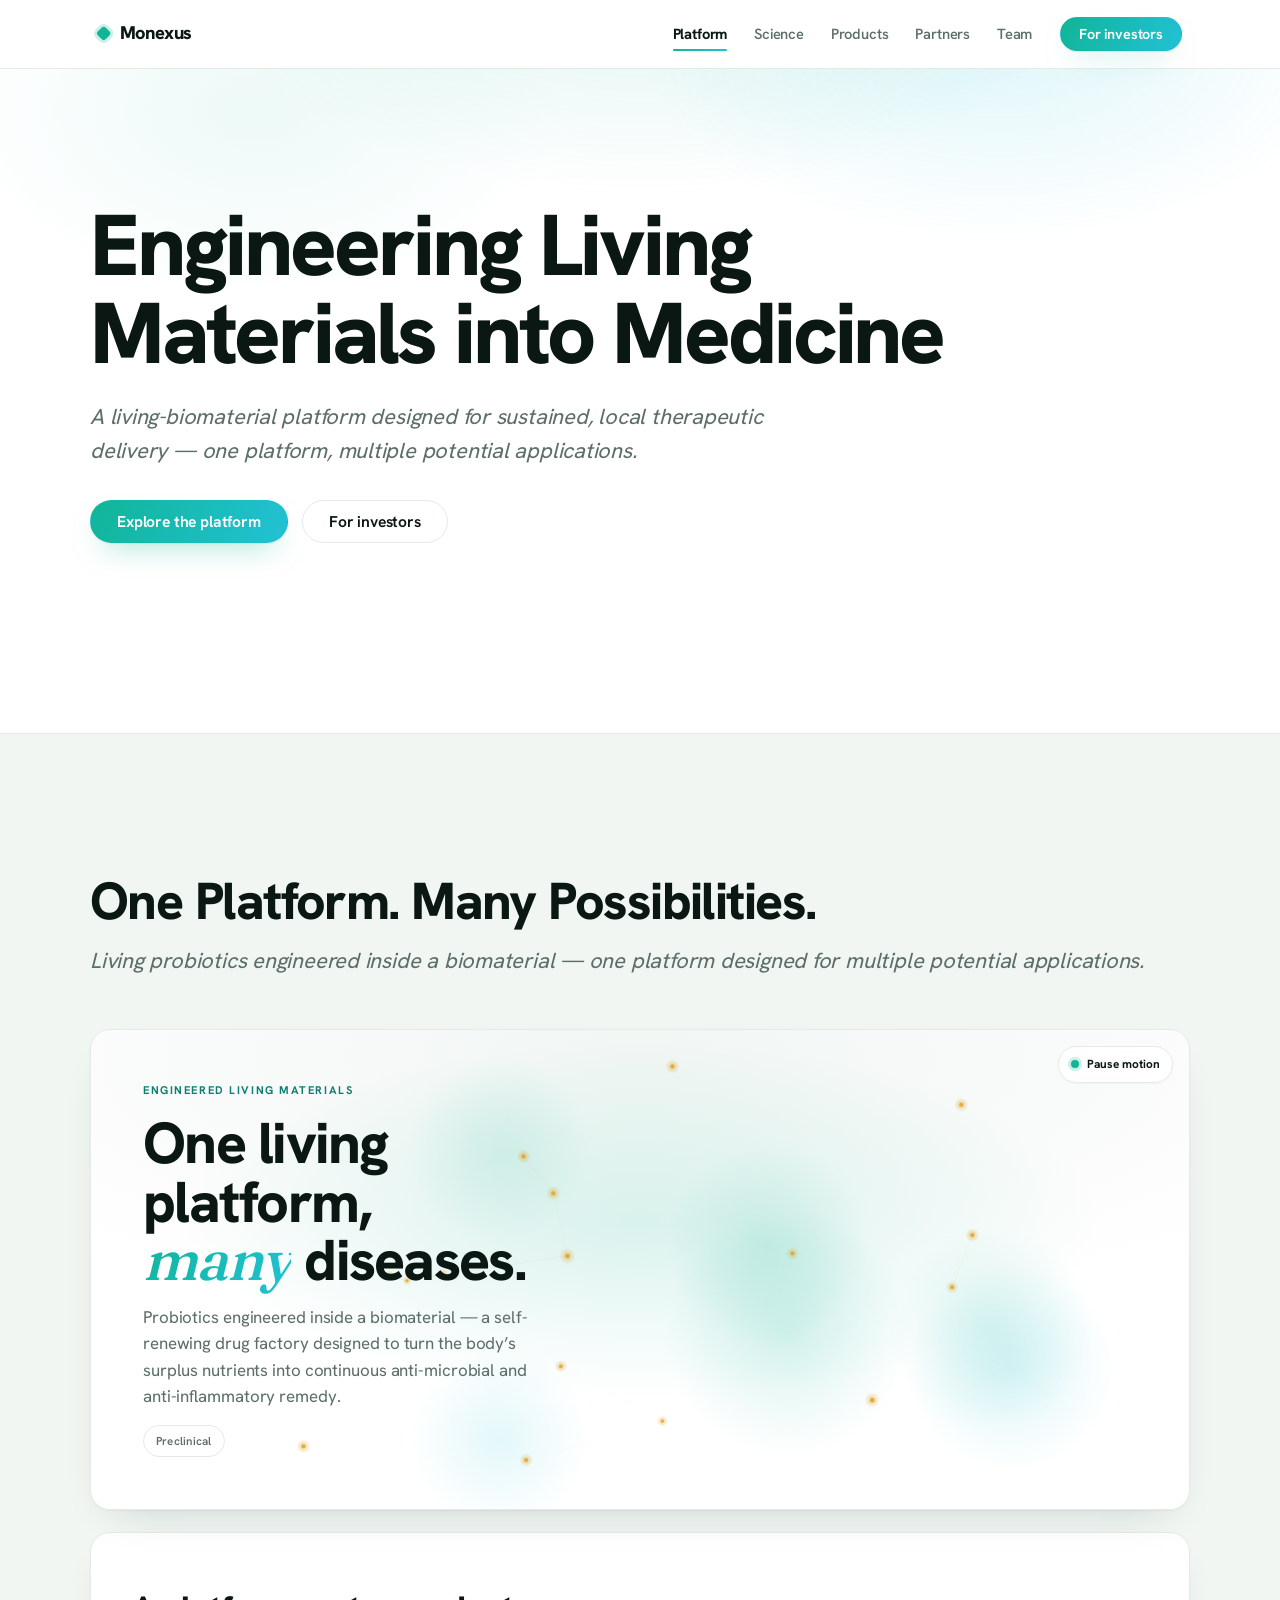
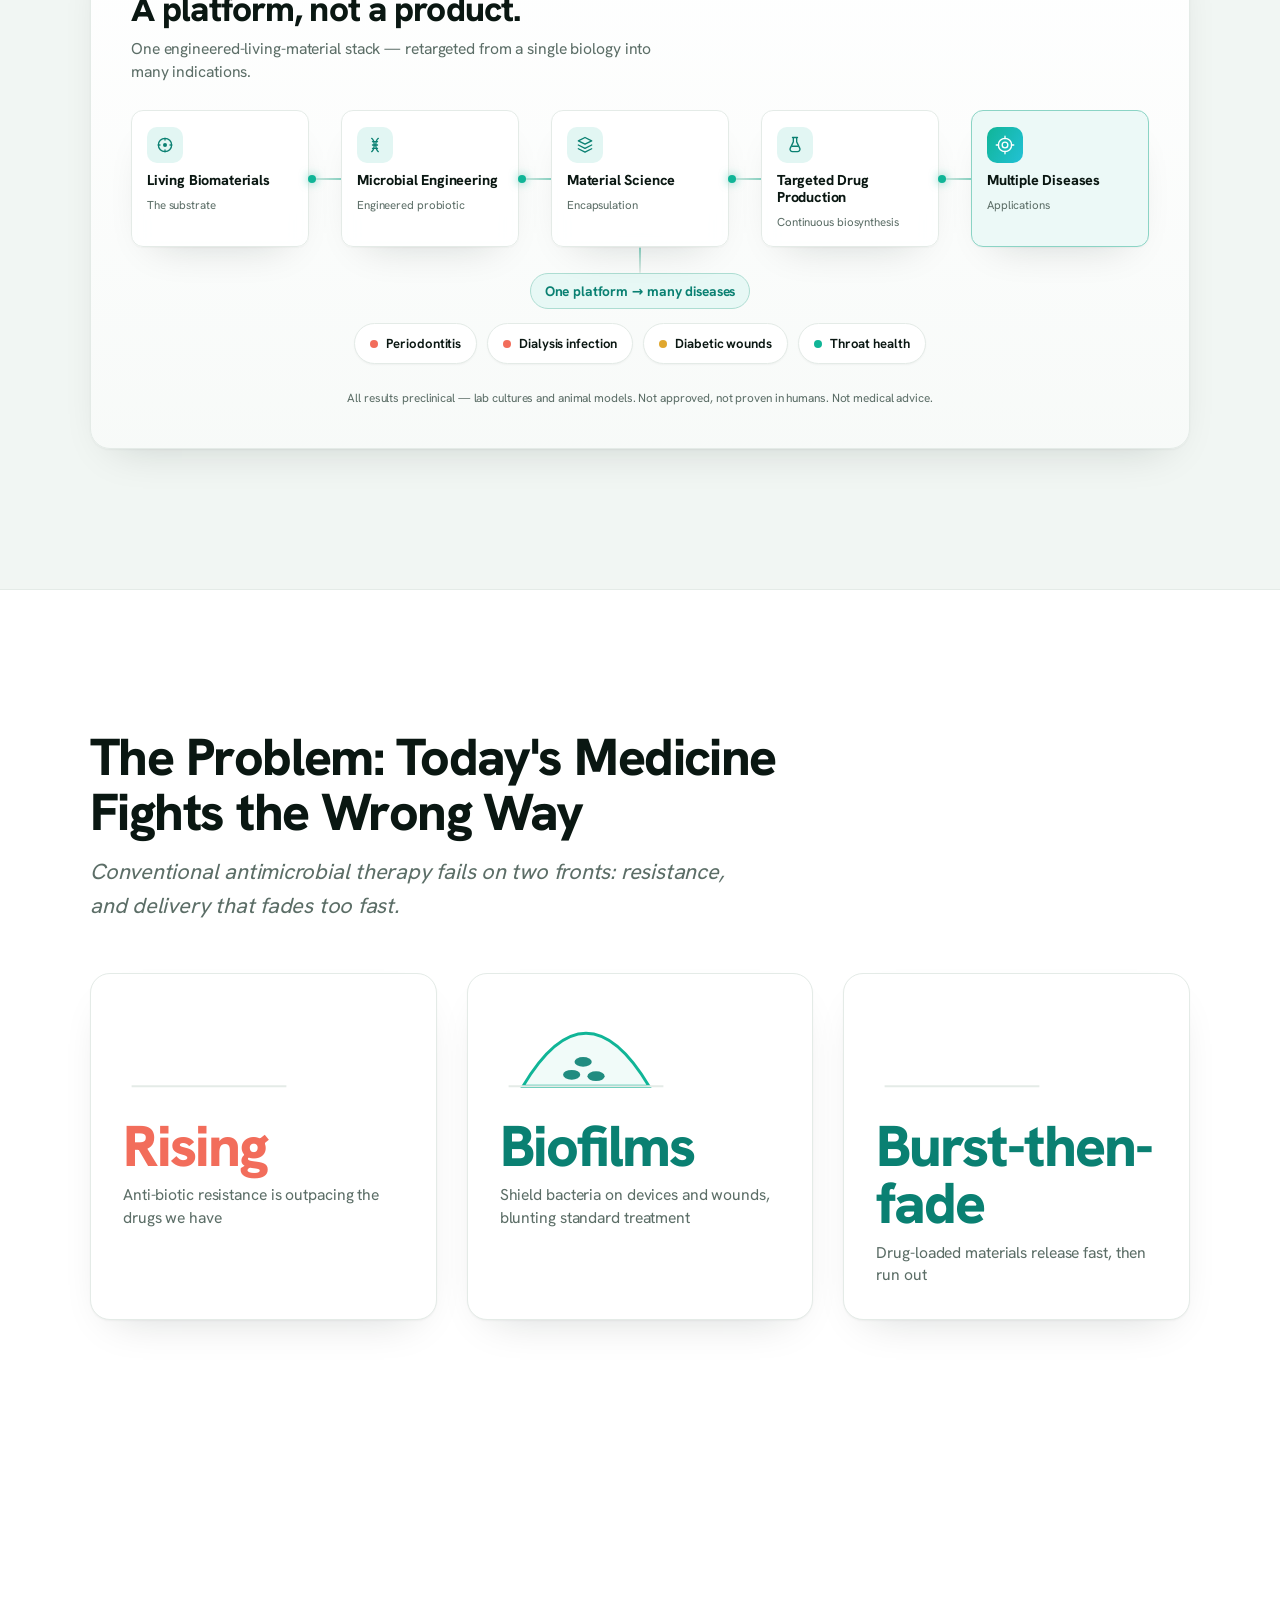
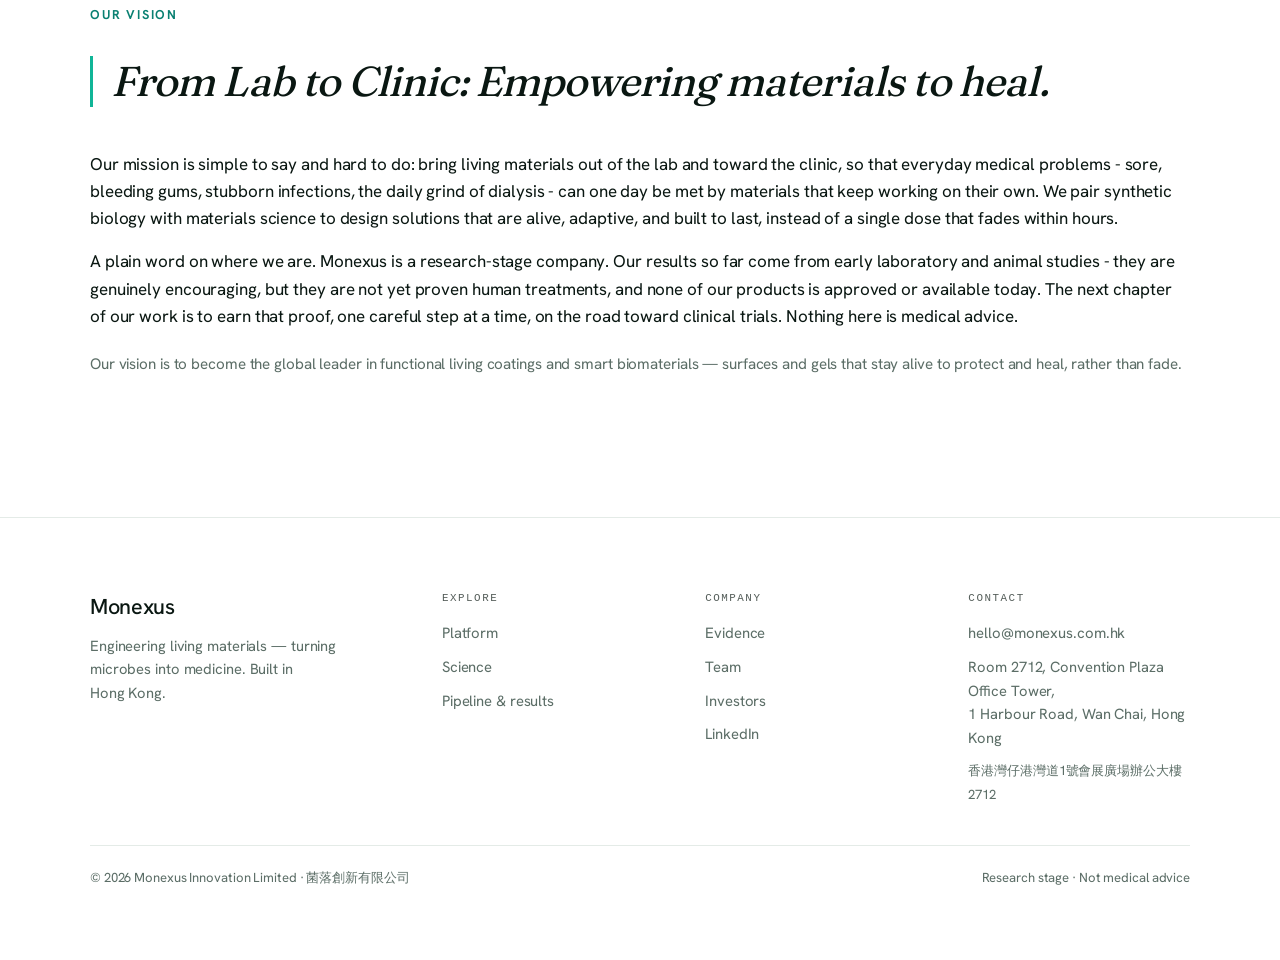
==== commit 94377bd1: "SEO tags fail safe until a real domain is configured" ====
--- a/index.html
+++ b/index.html
@@ -6,15 +6,12 @@
 <title>Monexus — Engineering Living Materials into Medicine</title>
 <meta name="description" content="Monexus engineers living materials — probiotics inside biomaterials designed for sustained, local therapeutic delivery. One platform, multiple potential applications. Hong Kong, research-stage.">
 <meta name="theme-color" content="#FFFFFF">
-<link rel="canonical" href="https://monexus.example/">
 <link rel="icon" href="data:image/svg+xml,%3Csvg xmlns='http://www.w3.org/2000/svg' viewBox='0 0 32 32'%3E%3Crect width='32' height='32' rx='7' fill='%2310B597'/%3E%3Ctext x='16' y='23' font-family='system-ui,sans-serif' font-size='20' font-weight='800' text-anchor='middle' fill='white'%3EM%3C/text%3E%3C/svg%3E">
 <meta property="og:type" content="website">
 <meta property="og:site_name" content="Monexus">
-<meta property="og:url" content="https://monexus.example/">
 <meta property="og:title" content="Monexus — Engineering Living Materials into Medicine">
 <meta property="og:description" content="Monexus engineers living materials — probiotics inside biomaterials designed for sustained, local therapeutic delivery. One platform, multiple potential applications. Hong Kong, research-stage.">
 <meta name="twitter:card" content="summary">
-<script type="application/ld+json">{"@context": "https://schema.org", "@type": "Organization", "name": "Monexus Innovation Limited", "alternateName": "菌落創新有限公司", "url": "https://monexus.example", "description": "Monexus engineers living materials — probiotics inside biomaterials designed for sustained, local therapeutic delivery. One platform, multiple potential applications. Research-stage, Hong Kong.", "address": {"@type": "PostalAddress", "addressLocality": "Hong Kong", "addressCountry": "HK"}, "sameAs": ["https://www.linkedin.com/company/monexus-innovation"]}</script>
 <link rel="stylesheet" href="assets/fonts.css">
 <link rel="stylesheet" href="assets/styles.css">
 <link rel="stylesheet" href="assets/team.css">
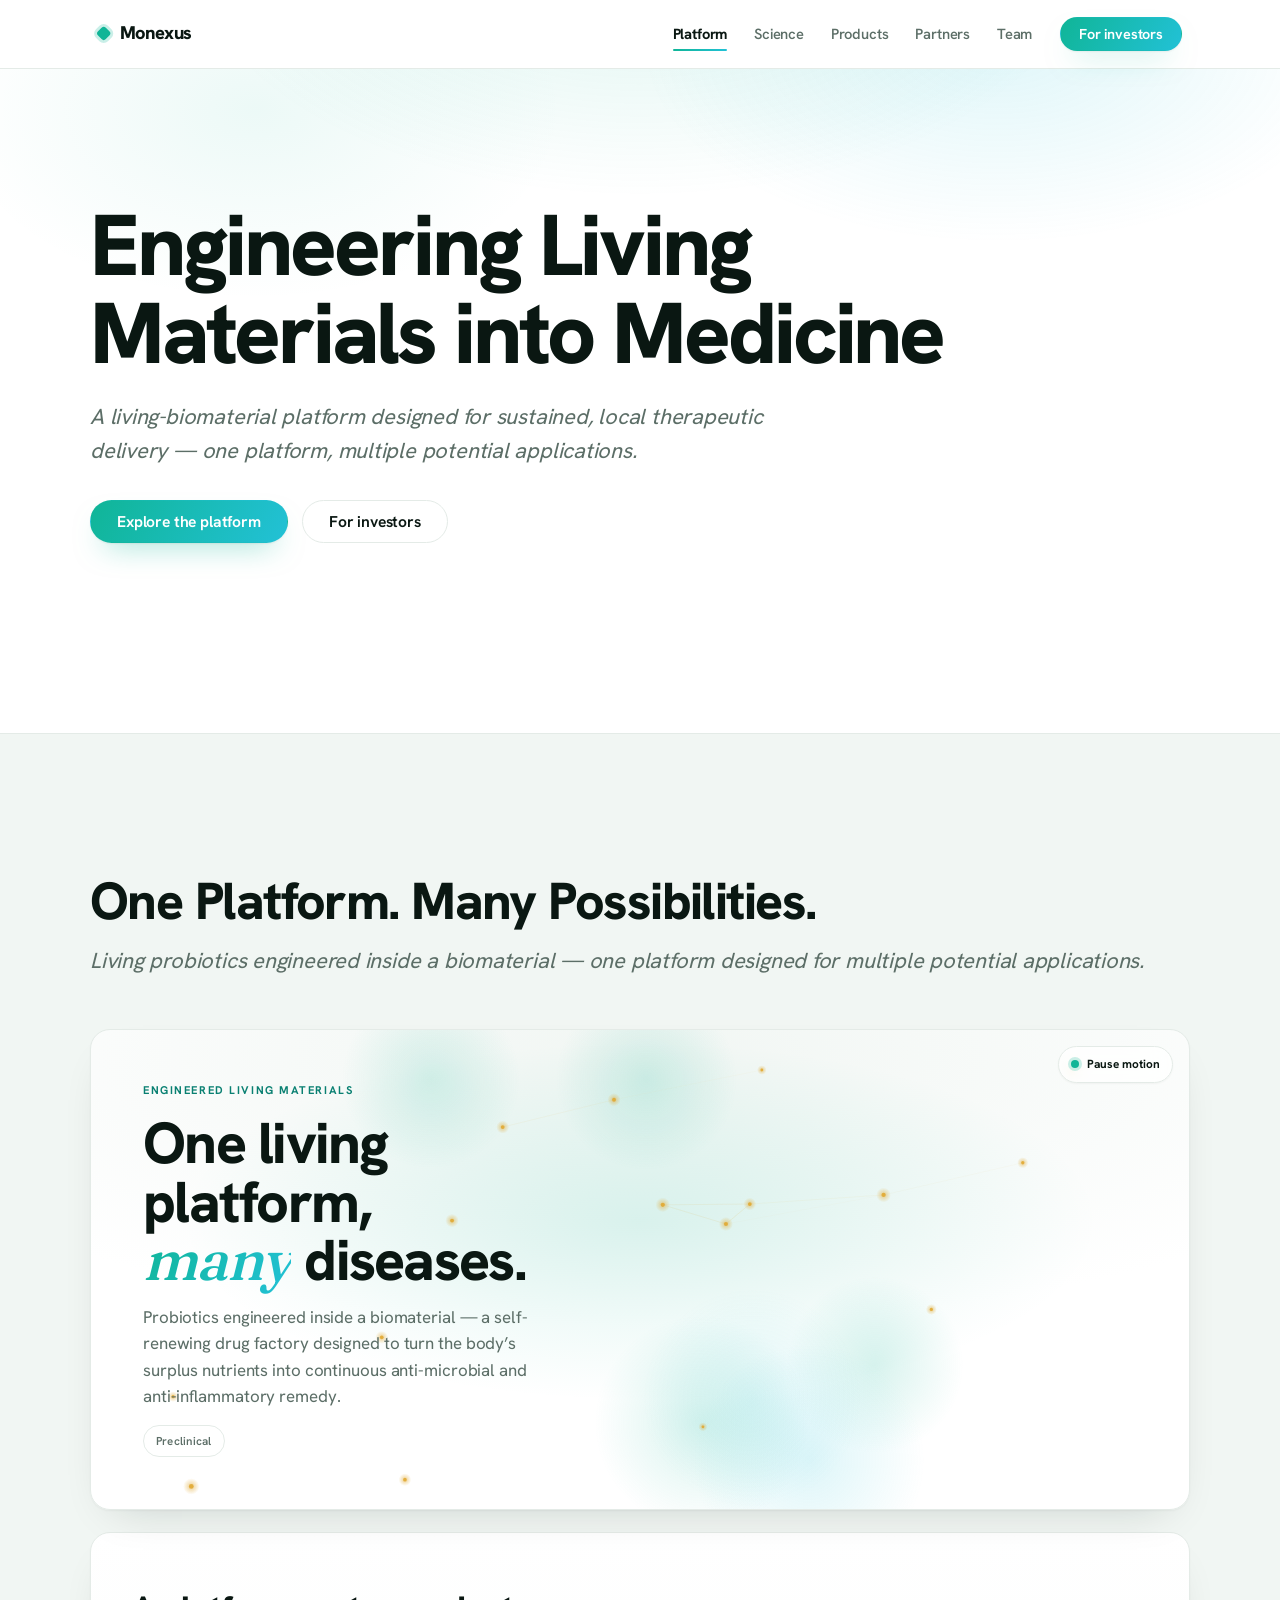
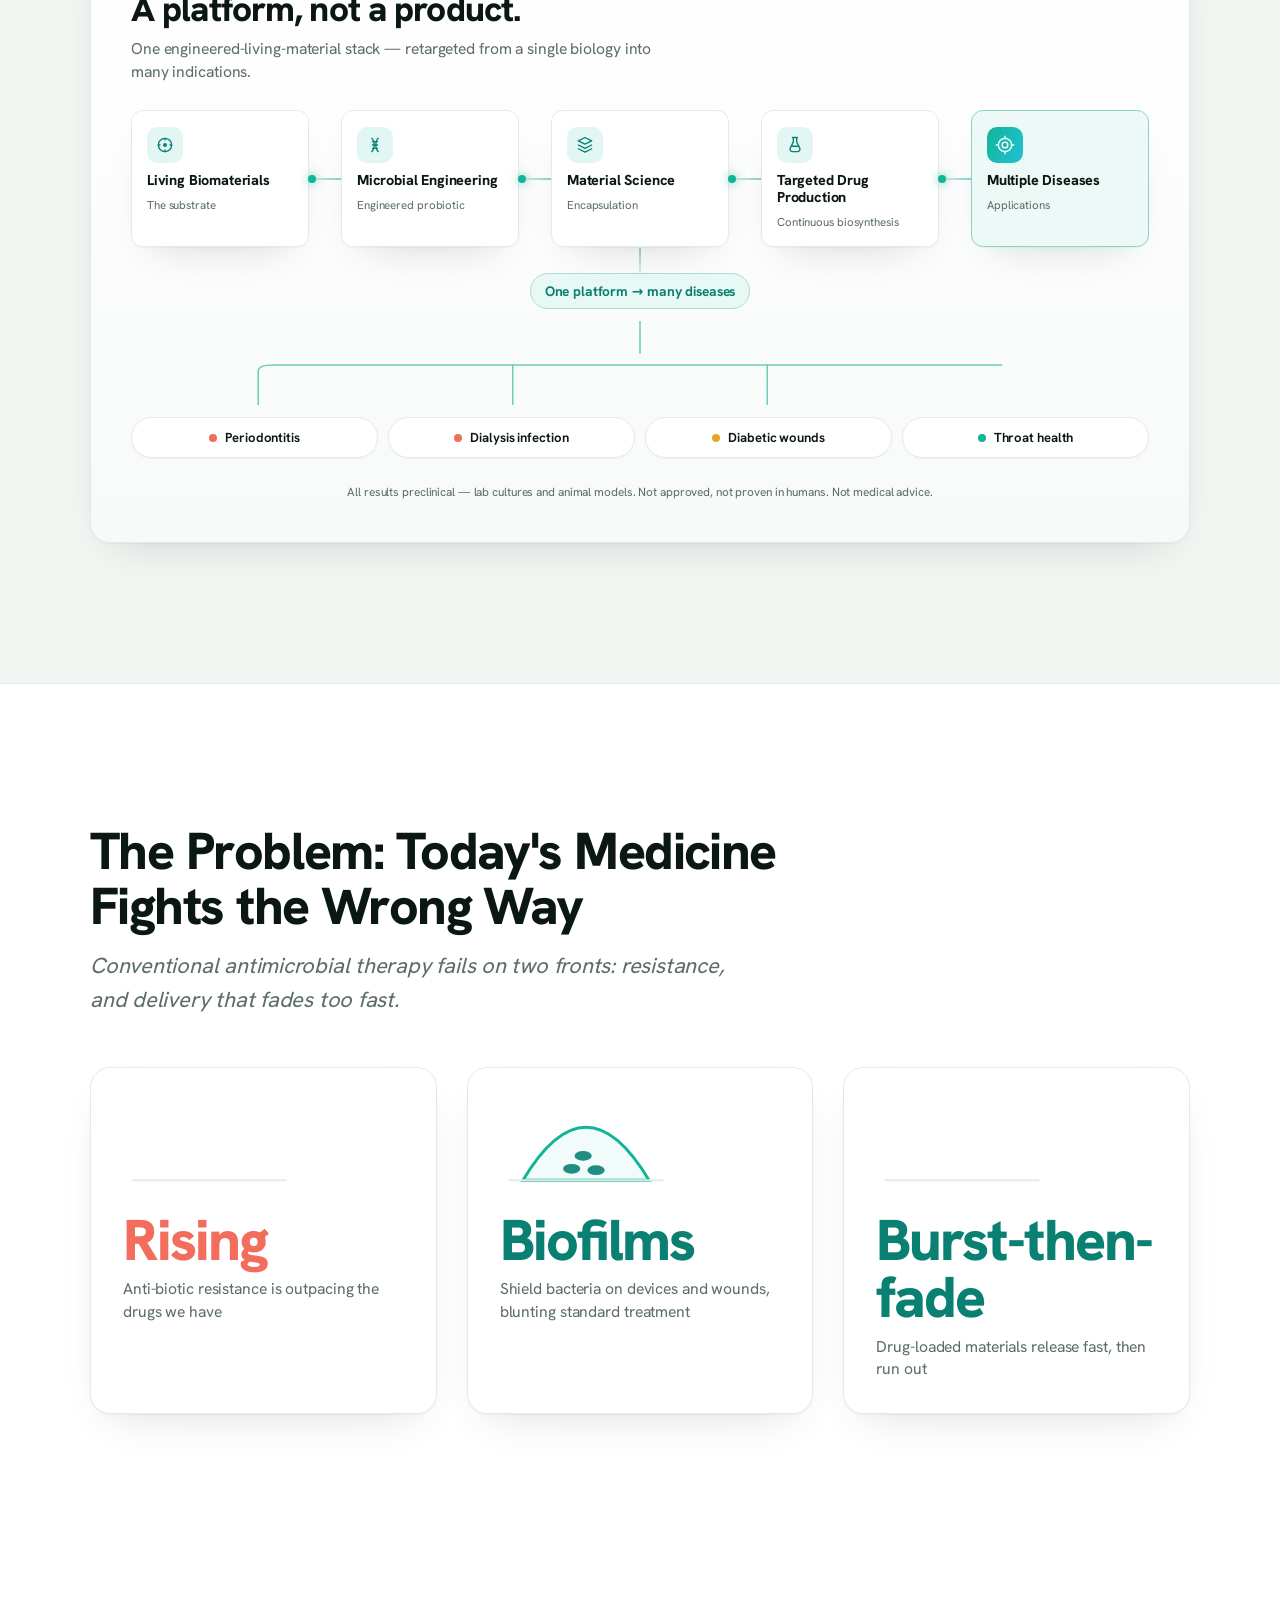
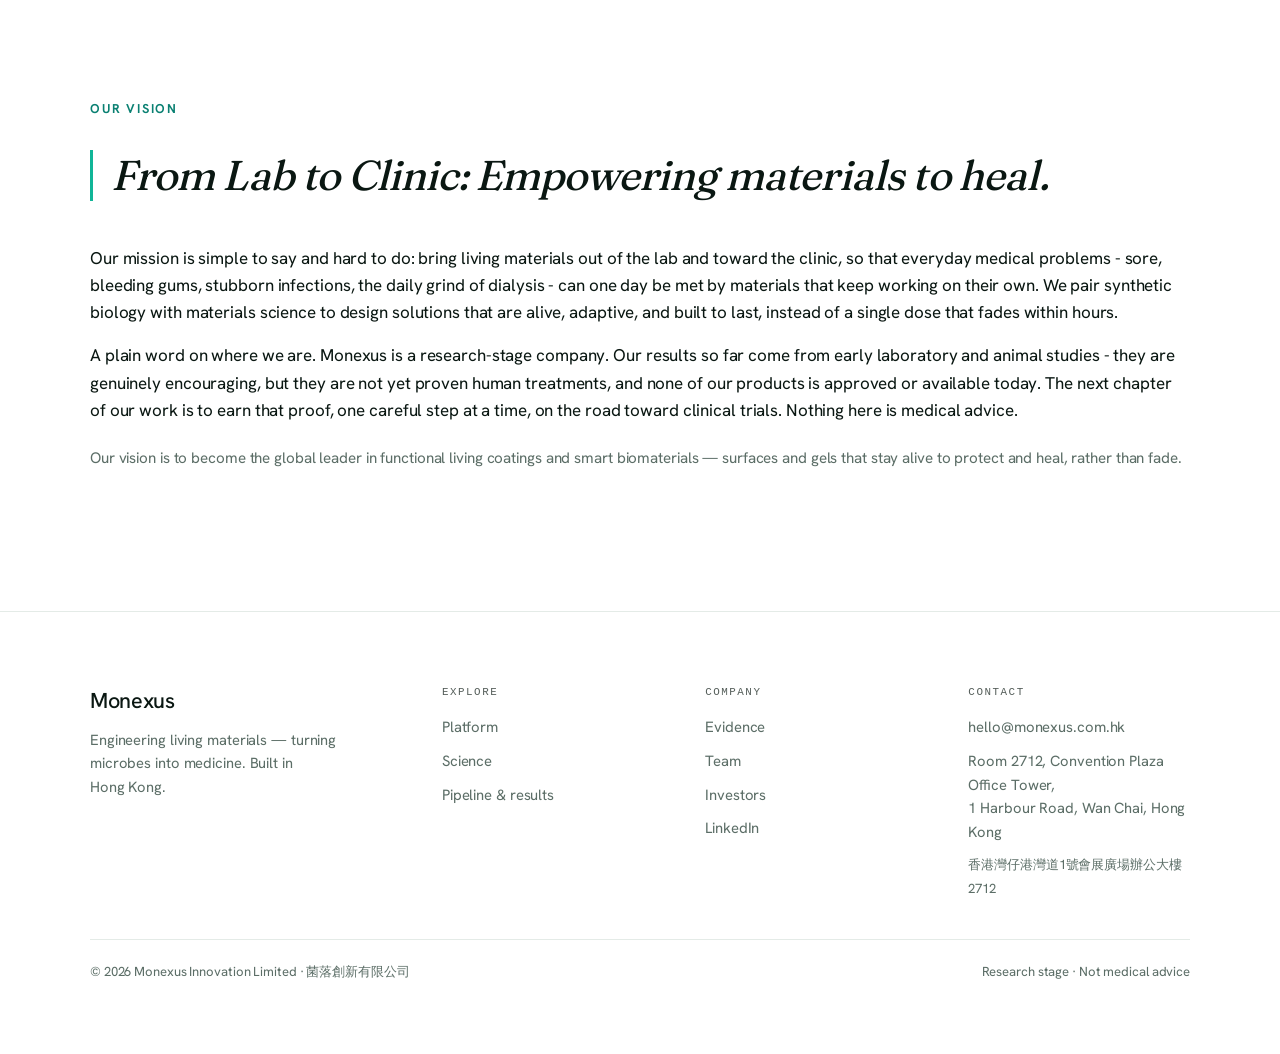
==== commit 6c541ba9: "Platform: branching tree illustration for one-platform-to-many-diseases" ====
--- a/index.html
+++ b/index.html
@@ -77,6 +77,12 @@
 
     <div class="fk-fan">
       <span class="fk-fan-label">One platform &rarr; many diseases</span>
+      <svg class="fk-tree" viewBox="0 0 400 84" preserveAspectRatio="none" aria-hidden="true" focusable="false">
+        <path class="fk-tree-trunk" d="M200 0 V32"/>
+        <path class="fk-tree-bracket" d="M50 84 V50 Q50 44 56 44 H344 Q350 44 350 50 V84"/>
+        <path class="fk-tree-drop" d="M150 84 V44"/>
+        <path class="fk-tree-drop" d="M250 84 V44"/>
+      </svg>
       <ul class="fk-chips" role="list">
         <li class="fk-chip fk-chip-coral"><span class="fk-chip-dot" aria-hidden="true"></span>Periodontitis</li>
         <li class="fk-chip fk-chip-coral"><span class="fk-chip-dot" aria-hidden="true"></span>Dialysis infection</li>
--- a/assets/styles.css
+++ b/assets/styles.css
@@ -1231,6 +1231,33 @@
     opacity:1; transform:none; transition:none;
   }
 }
+/* ---- one-platform -> many-diseases branching tree -------------------------------
+   Structure only: every label stays in HTML so it is selectable, translatable and
+   sized in real px. preserveAspectRatio=none lets the tree stretch to the exact
+   width of the 4-column chip grid; non-scaling-stroke keeps the line weight even.
+   Hidden below 720px, where the chips wrap and a fixed 4-branch geometry can't align. */
+#mx-frontierkit .fk-tree{display:none;}
+#mx-frontierkit .fk-tree path{
+  fill:none; stroke:color-mix(in srgb, var(--accent) 55%, var(--line));
+  stroke-width:1.6; stroke-linecap:round; vector-effect:non-scaling-stroke;
+}
+@media(min-width:720px){
+  #mx-frontierkit .fk-tree{display:block; width:100%; height:84px; margin:-2px 0;}
+  #mx-frontierkit .fk-chips{
+    display:grid; grid-template-columns:repeat(4,1fr); gap:10px; width:100%;
+  }
+  #mx-frontierkit .fk-chip{justify-content:center; min-width:0;}
+}
+/* draw the branches in on reveal — mirrors the chips' own .fk-reveal/.fk-in pattern,
+   so with no JS (no .fk-reveal class) the tree simply renders complete. */
+#mx-frontierkit.fk-reveal .fk-tree path{
+  stroke-dasharray:780; stroke-dashoffset:780; transition:stroke-dashoffset .95s ease;
+}
+#mx-frontierkit.fk-reveal.fk-in .fk-tree path{stroke-dashoffset:0;}
+@media (prefers-reduced-motion: reduce){
+  #mx-frontierkit.fk-reveal .fk-tree path{stroke-dashoffset:0; transition:none;}
+}
+
 /* f:mx-evidence-timeline */
 #mx-evidence-timeline{
   --paper:#FFFFFF; --surface:#FFFFFF; --surface-2:#F1F6F3;
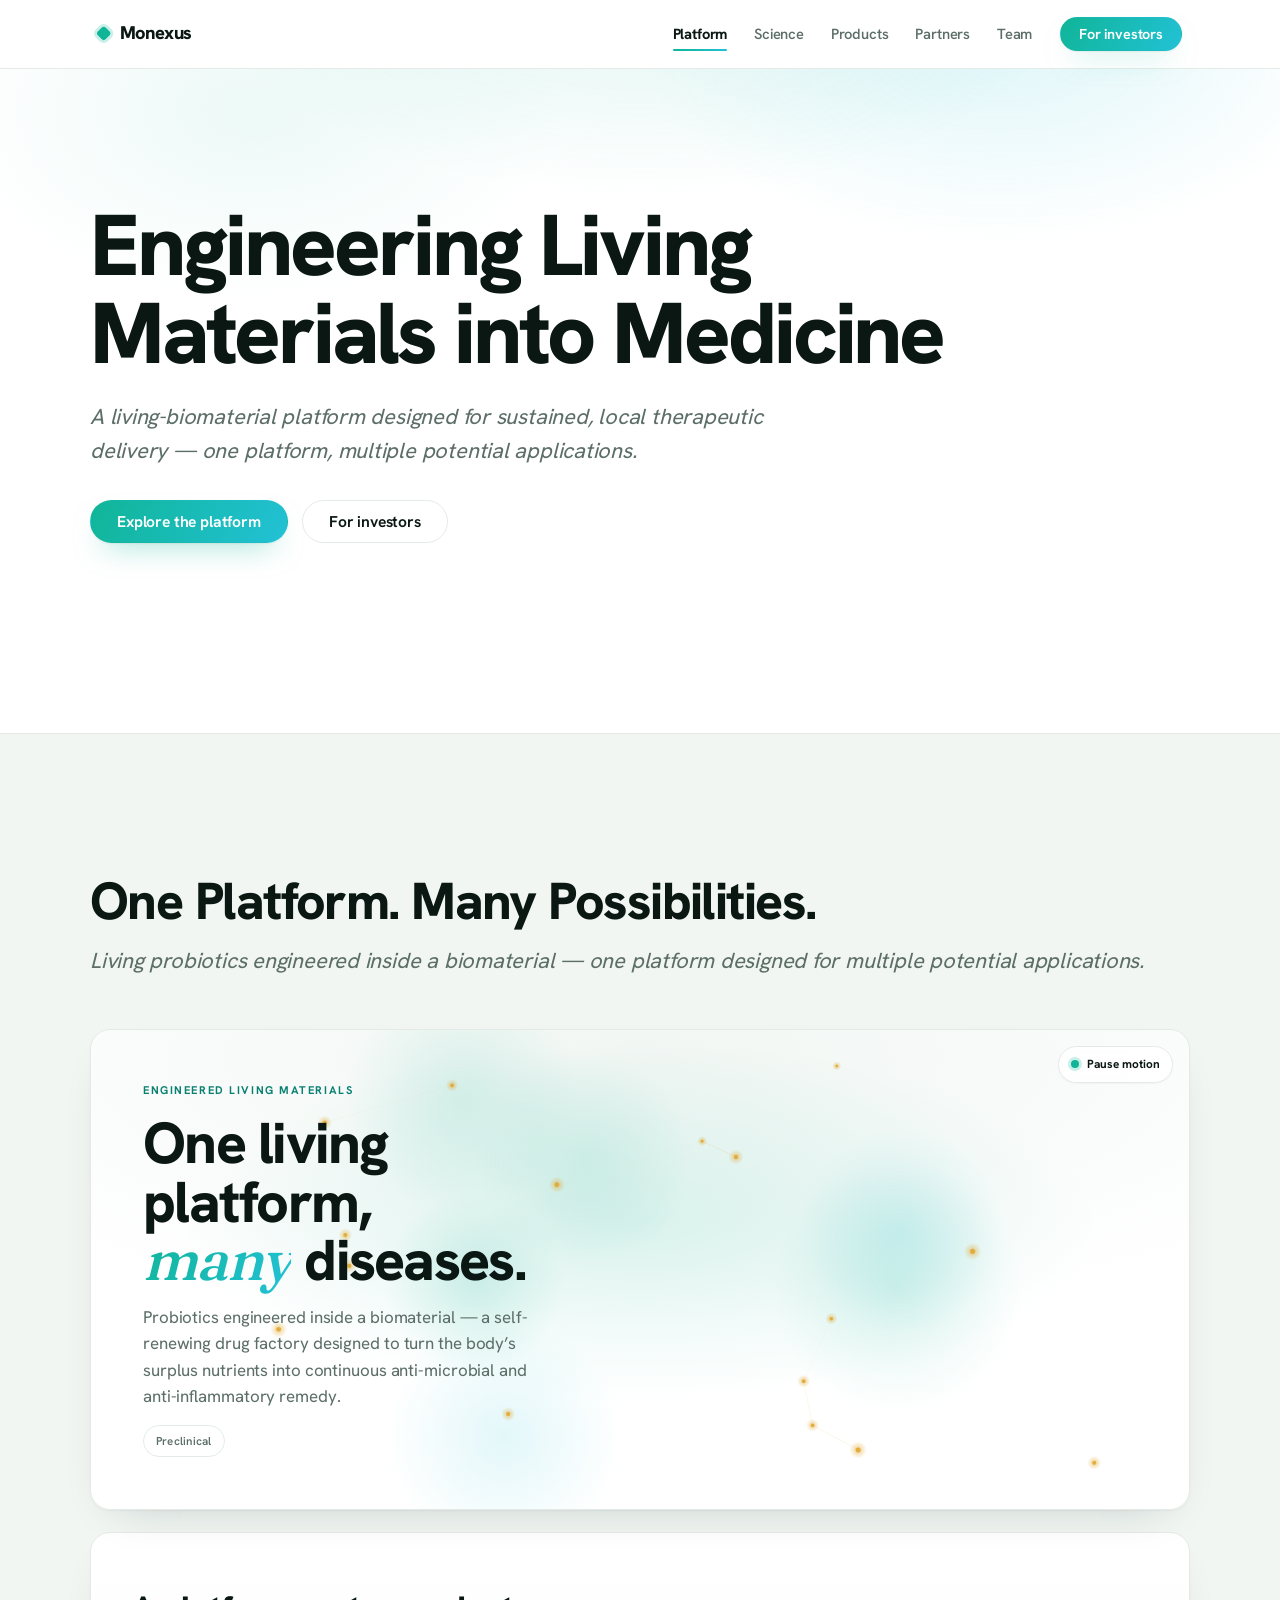
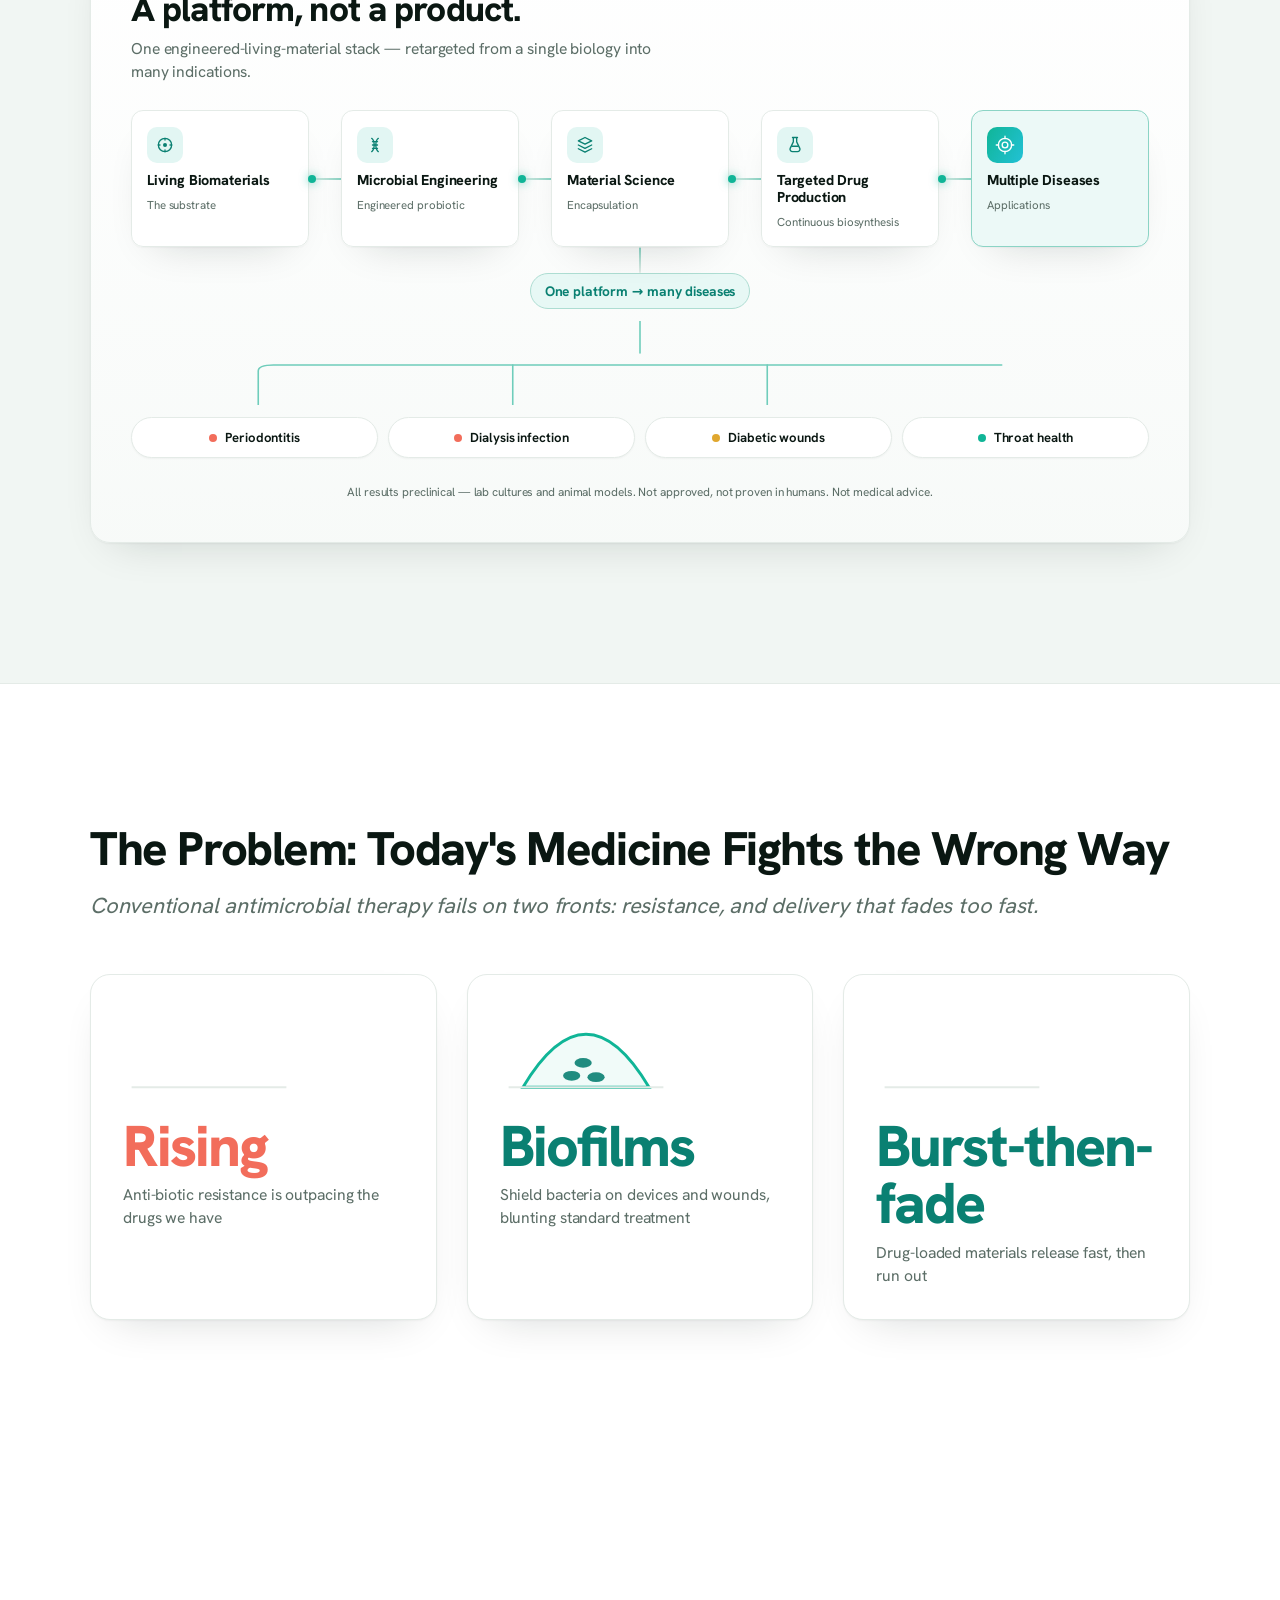
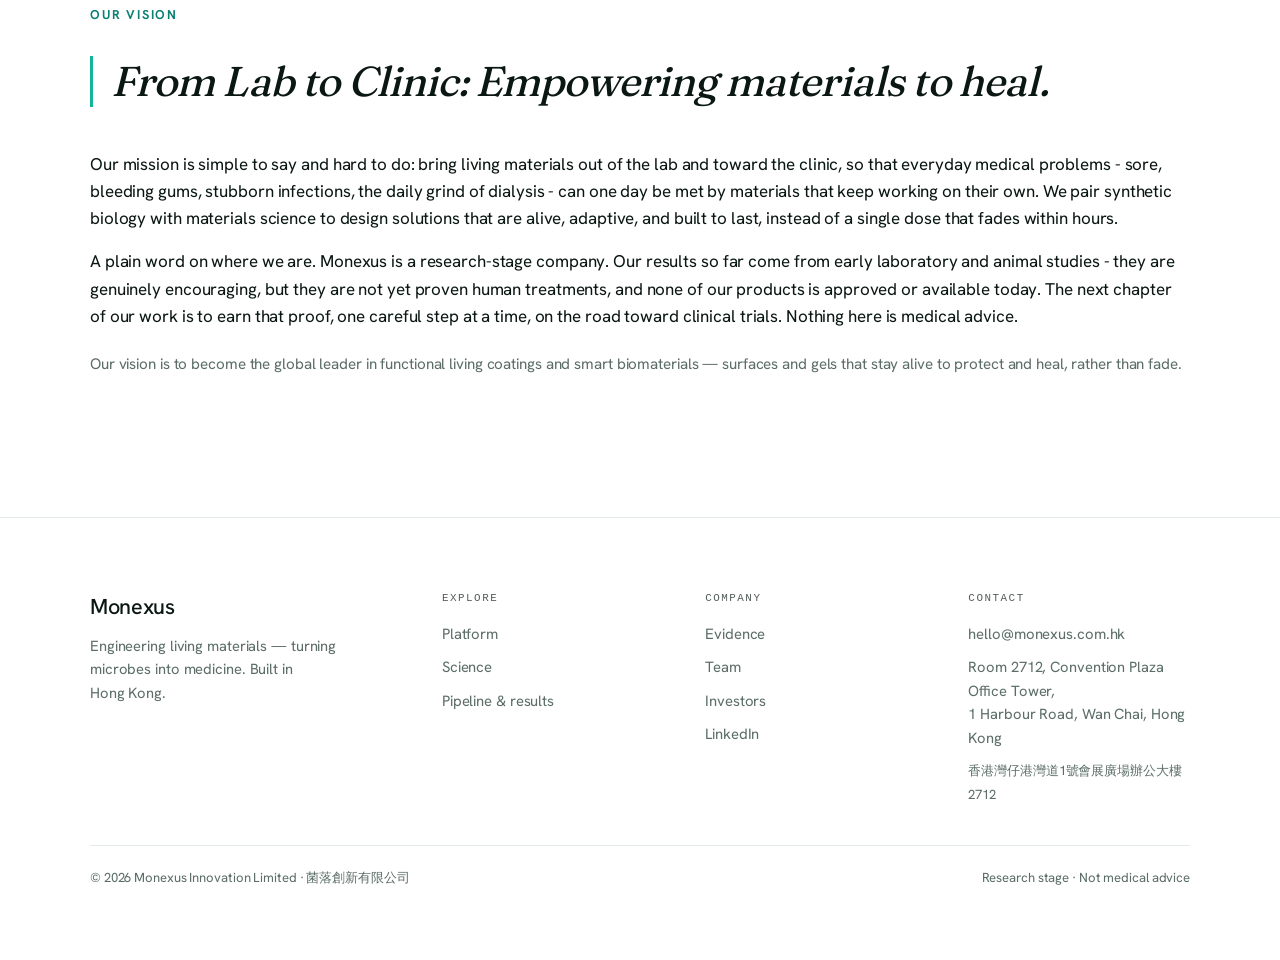
==== commit 3c82b9a1: "Problem section: linearise headline and dek to the full content width" ====
--- a/index.html
+++ b/index.html
@@ -93,7 +93,7 @@
 
     <p class="fk-plat-note">All results preclinical &mdash; lab cultures and animal models. Not approved, not proven in humans. Not medical advice.</p>
   </section>
-</div></div></div></section><section class="section"><div class="container"><div class="sec-head reveal"><span class="eyebrow"></span><h2>The Problem: Today's Medicine Fights the Wrong Way</h2><p class="dek">Conventional antimicrobial therapy fails on two fronts: resistance, and delivery that fades too fast.</p></div><div class="problem-grid"><div class="problem-stat problem-stat--warn reveal"><svg class="pfig pfig--rise" viewBox="0 0 120 64" aria-hidden="true" focusable="false"><line class="pfig-base" x1="6" y1="56" x2="114" y2="56"/><path class="pfig-rl" d="M10 50 L34 43 L58 33 L80 22 L95 13.5"/><path class="pfig-rh" d="M104 8 L97.3 16.9 L92.8 8 Z"/></svg><span class="problem-stat__num">Rising</span><span class="problem-stat__label">Anti-biotic resistance is outpacing the drugs we have</span></div><div class="problem-stat reveal"><svg class="pfig pfig--film" viewBox="0 0 120 64" aria-hidden="true" focusable="false"><g class="pfig-drug pfig-drug--a"><circle cx="40" cy="6" r="2.7"/></g><g class="pfig-drug pfig-drug--b"><circle cx="60" cy="6" r="2.7"/></g><g class="pfig-drug pfig-drug--c"><circle cx="80" cy="6" r="2.7"/></g><path class="pfig-dome" d="M16 56 Q60 -18 104 56 Z"/><g class="pfig-bug"><ellipse cx="50" cy="48" rx="6" ry="3.4"/><ellipse cx="67" cy="49" rx="6" ry="3.4"/><ellipse cx="58" cy="39" rx="6" ry="3.4"/></g><line class="pfig-base" x1="6" y1="56" x2="114" y2="56"/></svg><span class="problem-stat__num">Biofilms</span><span class="problem-stat__label">Shield bacteria on devices and wounds, blunting standard treatment</span></div><div class="problem-stat reveal"><svg class="pfig pfig--burst" viewBox="0 0 120 64" aria-hidden="true" focusable="false"><g class="pfig-sweep"><path class="pfig-ba" d="M10 56 L15 50 L21 13 L27 21 L36 35 L50 45 L68 51 L90 54.5 L114 56 Z"/><path class="pfig-bl" d="M10 56 L15 50 L21 13 L27 21 L36 35 L50 45 L68 51 L90 54.5 L114 56"/></g><line class="pfig-base" x1="6" y1="56" x2="114" y2="56"/></svg><span class="problem-stat__num">Burst-then-fade</span><span class="problem-stat__label">Drug-loaded materials release fast, then run out</span></div></div></div></section><section class="section"><div class="container"><div class="reveal"><span class="eyebrow">Our vision</span><p class="pull" style="margin-top:1rem">From Lab to Clinic: Empowering materials to heal.</p><div class="stack" style="margin-top:1.4rem"><p>Our mission is simple to say and hard to do: bring living materials out of the lab and toward the clinic, so that everyday medical problems - sore, bleeding gums, stubborn infections, the daily grind of dialysis - can one day be met by materials that keep working on their own. We pair synthetic biology with materials science to design solutions that are alive, adaptive, and built to last, instead of a single dose that fades within hours.</p><p>A plain word on where we are. Monexus is a research-stage company. Our results so far come from early laboratory and animal studies - they are genuinely encouraging, but they are not yet proven human treatments, and none of our products is approved or available today. The next chapter of our work is to earn that proof, one careful step at a time, on the road toward clinical trials. Nothing here is medical advice.</p></div><p class="text-muted" style="margin-top:1.4rem;font-size:.95rem;color:var(--muted)">Our vision is to become the global leader in functional living coatings and smart biomaterials — surfaces and gels that stay alive to protect and heal, rather than fade.</p></div></div></section>
+</div></div></div></section><section class="section" id="problem"><div class="container"><div class="sec-head reveal"><span class="eyebrow"></span><h2>The Problem: Today's Medicine Fights the Wrong Way</h2><p class="dek">Conventional antimicrobial therapy fails on two fronts: resistance, and delivery that fades too fast.</p></div><div class="problem-grid"><div class="problem-stat problem-stat--warn reveal"><svg class="pfig pfig--rise" viewBox="0 0 120 64" aria-hidden="true" focusable="false"><line class="pfig-base" x1="6" y1="56" x2="114" y2="56"/><path class="pfig-rl" d="M10 50 L34 43 L58 33 L80 22 L95 13.5"/><path class="pfig-rh" d="M104 8 L97.3 16.9 L92.8 8 Z"/></svg><span class="problem-stat__num">Rising</span><span class="problem-stat__label">Anti-biotic resistance is outpacing the drugs we have</span></div><div class="problem-stat reveal"><svg class="pfig pfig--film" viewBox="0 0 120 64" aria-hidden="true" focusable="false"><g class="pfig-drug pfig-drug--a"><circle cx="40" cy="6" r="2.7"/></g><g class="pfig-drug pfig-drug--b"><circle cx="60" cy="6" r="2.7"/></g><g class="pfig-drug pfig-drug--c"><circle cx="80" cy="6" r="2.7"/></g><path class="pfig-dome" d="M16 56 Q60 -18 104 56 Z"/><g class="pfig-bug"><ellipse cx="50" cy="48" rx="6" ry="3.4"/><ellipse cx="67" cy="49" rx="6" ry="3.4"/><ellipse cx="58" cy="39" rx="6" ry="3.4"/></g><line class="pfig-base" x1="6" y1="56" x2="114" y2="56"/></svg><span class="problem-stat__num">Biofilms</span><span class="problem-stat__label">Shield bacteria on devices and wounds, blunting standard treatment</span></div><div class="problem-stat reveal"><svg class="pfig pfig--burst" viewBox="0 0 120 64" aria-hidden="true" focusable="false"><g class="pfig-sweep"><path class="pfig-ba" d="M10 56 L15 50 L21 13 L27 21 L36 35 L50 45 L68 51 L90 54.5 L114 56 Z"/><path class="pfig-bl" d="M10 56 L15 50 L21 13 L27 21 L36 35 L50 45 L68 51 L90 54.5 L114 56"/></g><line class="pfig-base" x1="6" y1="56" x2="114" y2="56"/></svg><span class="problem-stat__num">Burst-then-fade</span><span class="problem-stat__label">Drug-loaded materials release fast, then run out</span></div></div></div></section><section class="section"><div class="container"><div class="reveal"><span class="eyebrow">Our vision</span><p class="pull" style="margin-top:1rem">From Lab to Clinic: Empowering materials to heal.</p><div class="stack" style="margin-top:1.4rem"><p>Our mission is simple to say and hard to do: bring living materials out of the lab and toward the clinic, so that everyday medical problems - sore, bleeding gums, stubborn infections, the daily grind of dialysis - can one day be met by materials that keep working on their own. We pair synthetic biology with materials science to design solutions that are alive, adaptive, and built to last, instead of a single dose that fades within hours.</p><p>A plain word on where we are. Monexus is a research-stage company. Our results so far come from early laboratory and animal studies - they are genuinely encouraging, but they are not yet proven human treatments, and none of our products is approved or available today. The next chapter of our work is to earn that proof, one careful step at a time, on the road toward clinical trials. Nothing here is medical advice.</p></div><p class="text-muted" style="margin-top:1.4rem;font-size:.95rem;color:var(--muted)">Our vision is to become the global leader in functional living coatings and smart biomaterials — surfaces and gels that stay alive to protect and heal, rather than fade.</p></div></div></section>
 </main>
 <footer class="site-footer"><div class="container"><div class="site-footer__grid"><div><div class="site-footer__brand">Monexus</div><p class="site-footer__tagline">Engineering living materials — turning microbes into medicine. Built in Hong Kong.</p></div><div><div class="footer-col__head">Explore</div><ul class="footer-col__list"><li><a href="index.html">Platform</a></li><li><a href="science.html">Science</a></li><li><a href="products.html">Pipeline &amp; results</a></li></ul></div><div><div class="footer-col__head">Company</div><ul class="footer-col__list"><li><a href="partners.html">Evidence</a></li><li><a href="team.html">Team</a></li><li><a href="investors.html">Investors</a></li><li><a href="https://www.linkedin.com/company/monexus-innovation" target="_blank" rel="noopener">LinkedIn</a></li></ul></div><div><div class="footer-col__head">Contact</div><ul class="footer-col__list"><li><a href="mailto:hello@monexus.com.hk">hello@monexus.com.hk</a></li><li><span style="color:var(--muted)">Room 2712, Convention Plaza Office Tower,<br>1 Harbour Road, Wan Chai, Hong Kong</span></li><li><span class="zh" style="color:var(--muted)">香港灣仔港灣道1號會展廣場辦公大樓2712</span></li></ul></div></div><div class="site-footer__base" style="margin-top:2.5rem;padding-top:1.3rem;border-top:1px solid var(--line);display:flex;justify-content:space-between;gap:1rem;flex-wrap:wrap;font-size:.82rem;color:var(--muted)"><span>© 2026 Monexus Innovation Limited · 菌落創新有限公司</span><span>Research stage · Not medical advice</span></div></div></footer>
 </div>
--- a/assets/styles.css
+++ b/assets/styles.css
@@ -2325,6 +2325,15 @@
    Wraps normally on narrow screens (no nowrap, so no mobile overflow). */
 #platform-moat .sec-head{max-width:none;}
 #platform-moat .dek{max-width:none;}
+/* Problem section: same treatment (per request). Note .sec-head's 70ch resolves against the
+   PARENT's ~16px font, i.e. ~560px — which is why a 33.6px h2 was breaking after ~20 chars. */
+#problem .sec-head{max-width:none;}
+#problem .dek{max-width:none;}
+/* Lifting the caps alone still left the h2 on 2 lines: at 52px this headline needs 1186px and
+   the 1180px container only offers 1100px of inner width. Trimming the top of the clamp to
+   2.95rem (47.2px) brings it to ~1077px so it lands on one line. The lower bound is untouched,
+   so it still scales down and wraps normally on narrow screens. */
+#problem .sec-head h2{font-size:clamp(2rem, 4.2vw, 2.95rem);}
 /* Tap-to-zoom lightbox for schematic figures (primarily for reading dense infographics on mobile). */
 .figure img{cursor:zoom-in;}
 #__zoom{position:fixed;inset:0;z-index:2147482000;background:rgba(8,16,13,.95);display:none;overflow:auto;-webkit-overflow-scrolling:touch;overscroll-behavior:contain;}
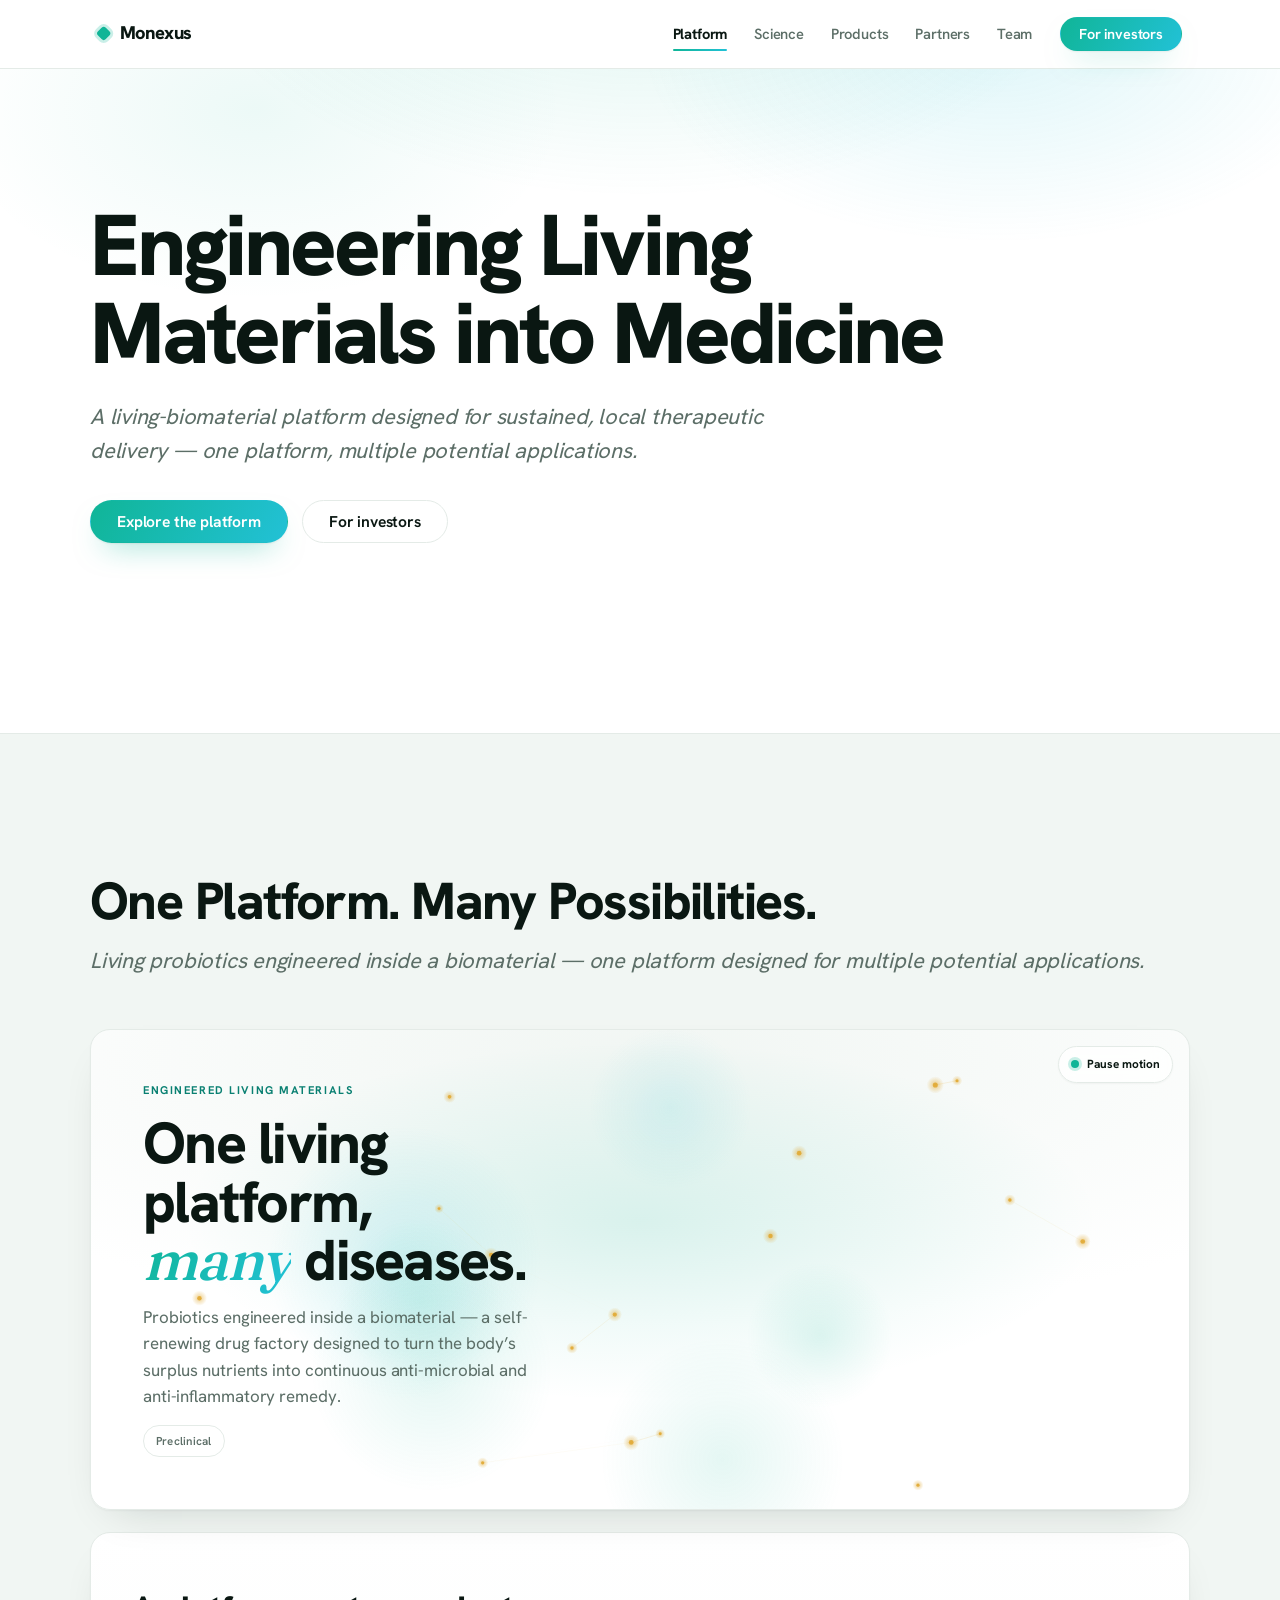
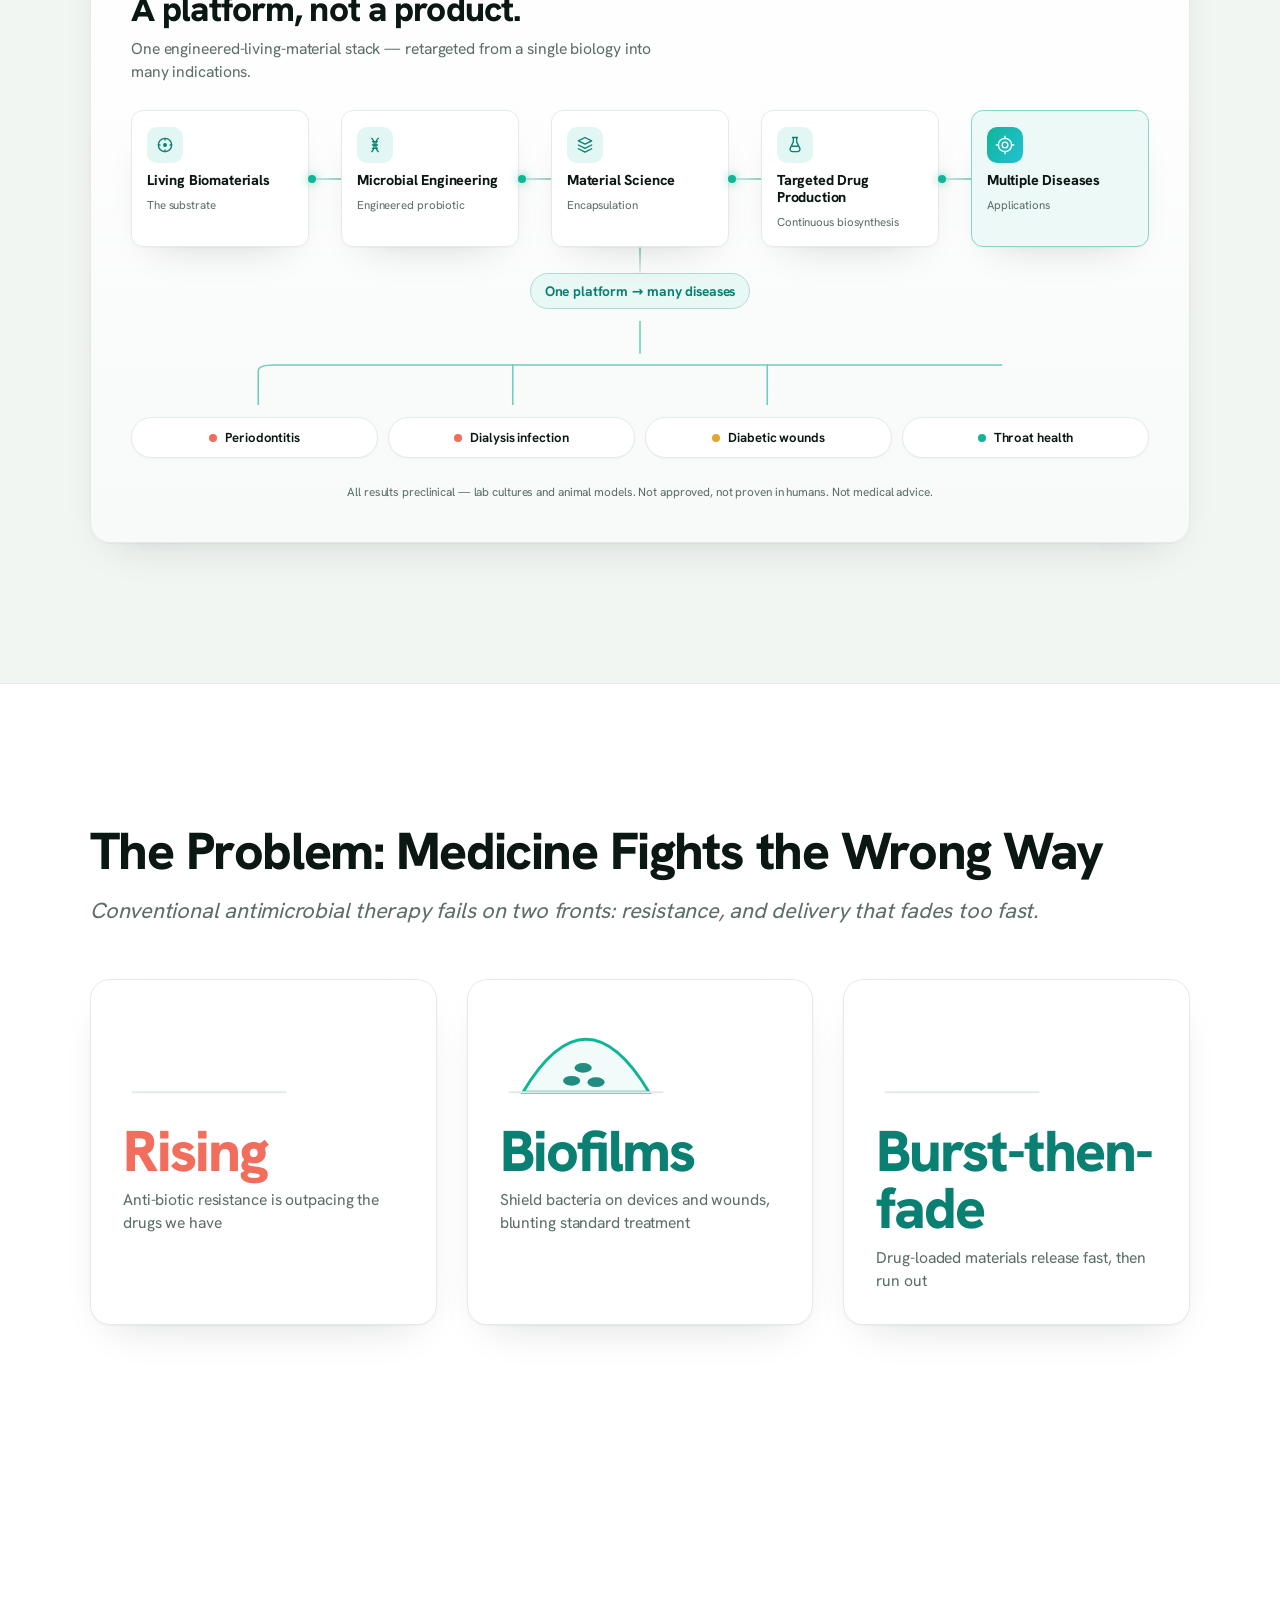
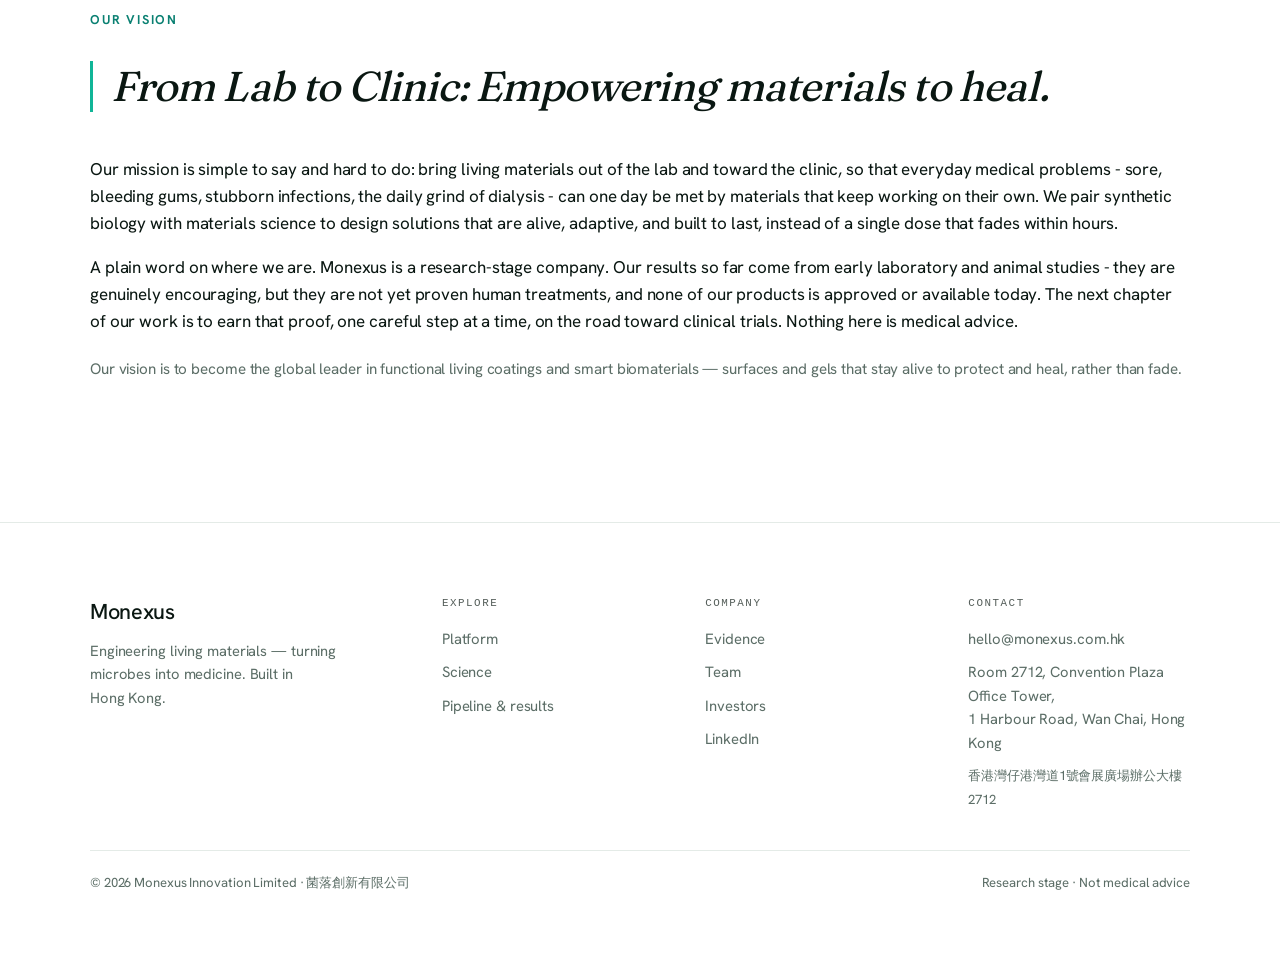
==== commit abed6c89: "Problem headline: drop 'Today's' so it fits one line at full heading size" ====
--- a/index.html
+++ b/index.html
@@ -93,7 +93,7 @@
 
     <p class="fk-plat-note">All results preclinical &mdash; lab cultures and animal models. Not approved, not proven in humans. Not medical advice.</p>
   </section>
-</div></div></div></section><section class="section" id="problem"><div class="container"><div class="sec-head reveal"><span class="eyebrow"></span><h2>The Problem: Today's Medicine Fights the Wrong Way</h2><p class="dek">Conventional antimicrobial therapy fails on two fronts: resistance, and delivery that fades too fast.</p></div><div class="problem-grid"><div class="problem-stat problem-stat--warn reveal"><svg class="pfig pfig--rise" viewBox="0 0 120 64" aria-hidden="true" focusable="false"><line class="pfig-base" x1="6" y1="56" x2="114" y2="56"/><path class="pfig-rl" d="M10 50 L34 43 L58 33 L80 22 L95 13.5"/><path class="pfig-rh" d="M104 8 L97.3 16.9 L92.8 8 Z"/></svg><span class="problem-stat__num">Rising</span><span class="problem-stat__label">Anti-biotic resistance is outpacing the drugs we have</span></div><div class="problem-stat reveal"><svg class="pfig pfig--film" viewBox="0 0 120 64" aria-hidden="true" focusable="false"><g class="pfig-drug pfig-drug--a"><circle cx="40" cy="6" r="2.7"/></g><g class="pfig-drug pfig-drug--b"><circle cx="60" cy="6" r="2.7"/></g><g class="pfig-drug pfig-drug--c"><circle cx="80" cy="6" r="2.7"/></g><path class="pfig-dome" d="M16 56 Q60 -18 104 56 Z"/><g class="pfig-bug"><ellipse cx="50" cy="48" rx="6" ry="3.4"/><ellipse cx="67" cy="49" rx="6" ry="3.4"/><ellipse cx="58" cy="39" rx="6" ry="3.4"/></g><line class="pfig-base" x1="6" y1="56" x2="114" y2="56"/></svg><span class="problem-stat__num">Biofilms</span><span class="problem-stat__label">Shield bacteria on devices and wounds, blunting standard treatment</span></div><div class="problem-stat reveal"><svg class="pfig pfig--burst" viewBox="0 0 120 64" aria-hidden="true" focusable="false"><g class="pfig-sweep"><path class="pfig-ba" d="M10 56 L15 50 L21 13 L27 21 L36 35 L50 45 L68 51 L90 54.5 L114 56 Z"/><path class="pfig-bl" d="M10 56 L15 50 L21 13 L27 21 L36 35 L50 45 L68 51 L90 54.5 L114 56"/></g><line class="pfig-base" x1="6" y1="56" x2="114" y2="56"/></svg><span class="problem-stat__num">Burst-then-fade</span><span class="problem-stat__label">Drug-loaded materials release fast, then run out</span></div></div></div></section><section class="section"><div class="container"><div class="reveal"><span class="eyebrow">Our vision</span><p class="pull" style="margin-top:1rem">From Lab to Clinic: Empowering materials to heal.</p><div class="stack" style="margin-top:1.4rem"><p>Our mission is simple to say and hard to do: bring living materials out of the lab and toward the clinic, so that everyday medical problems - sore, bleeding gums, stubborn infections, the daily grind of dialysis - can one day be met by materials that keep working on their own. We pair synthetic biology with materials science to design solutions that are alive, adaptive, and built to last, instead of a single dose that fades within hours.</p><p>A plain word on where we are. Monexus is a research-stage company. Our results so far come from early laboratory and animal studies - they are genuinely encouraging, but they are not yet proven human treatments, and none of our products is approved or available today. The next chapter of our work is to earn that proof, one careful step at a time, on the road toward clinical trials. Nothing here is medical advice.</p></div><p class="text-muted" style="margin-top:1.4rem;font-size:.95rem;color:var(--muted)">Our vision is to become the global leader in functional living coatings and smart biomaterials — surfaces and gels that stay alive to protect and heal, rather than fade.</p></div></div></section>
+</div></div></div></section><section class="section" id="problem"><div class="container"><div class="sec-head reveal"><span class="eyebrow"></span><h2>The Problem: Medicine Fights the Wrong Way</h2><p class="dek">Conventional antimicrobial therapy fails on two fronts: resistance, and delivery that fades too fast.</p></div><div class="problem-grid"><div class="problem-stat problem-stat--warn reveal"><svg class="pfig pfig--rise" viewBox="0 0 120 64" aria-hidden="true" focusable="false"><line class="pfig-base" x1="6" y1="56" x2="114" y2="56"/><path class="pfig-rl" d="M10 50 L34 43 L58 33 L80 22 L95 13.5"/><path class="pfig-rh" d="M104 8 L97.3 16.9 L92.8 8 Z"/></svg><span class="problem-stat__num">Rising</span><span class="problem-stat__label">Anti-biotic resistance is outpacing the drugs we have</span></div><div class="problem-stat reveal"><svg class="pfig pfig--film" viewBox="0 0 120 64" aria-hidden="true" focusable="false"><g class="pfig-drug pfig-drug--a"><circle cx="40" cy="6" r="2.7"/></g><g class="pfig-drug pfig-drug--b"><circle cx="60" cy="6" r="2.7"/></g><g class="pfig-drug pfig-drug--c"><circle cx="80" cy="6" r="2.7"/></g><path class="pfig-dome" d="M16 56 Q60 -18 104 56 Z"/><g class="pfig-bug"><ellipse cx="50" cy="48" rx="6" ry="3.4"/><ellipse cx="67" cy="49" rx="6" ry="3.4"/><ellipse cx="58" cy="39" rx="6" ry="3.4"/></g><line class="pfig-base" x1="6" y1="56" x2="114" y2="56"/></svg><span class="problem-stat__num">Biofilms</span><span class="problem-stat__label">Shield bacteria on devices and wounds, blunting standard treatment</span></div><div class="problem-stat reveal"><svg class="pfig pfig--burst" viewBox="0 0 120 64" aria-hidden="true" focusable="false"><g class="pfig-sweep"><path class="pfig-ba" d="M10 56 L15 50 L21 13 L27 21 L36 35 L50 45 L68 51 L90 54.5 L114 56 Z"/><path class="pfig-bl" d="M10 56 L15 50 L21 13 L27 21 L36 35 L50 45 L68 51 L90 54.5 L114 56"/></g><line class="pfig-base" x1="6" y1="56" x2="114" y2="56"/></svg><span class="problem-stat__num">Burst-then-fade</span><span class="problem-stat__label">Drug-loaded materials release fast, then run out</span></div></div></div></section><section class="section"><div class="container"><div class="reveal"><span class="eyebrow">Our vision</span><p class="pull" style="margin-top:1rem">From Lab to Clinic: Empowering materials to heal.</p><div class="stack" style="margin-top:1.4rem"><p>Our mission is simple to say and hard to do: bring living materials out of the lab and toward the clinic, so that everyday medical problems - sore, bleeding gums, stubborn infections, the daily grind of dialysis - can one day be met by materials that keep working on their own. We pair synthetic biology with materials science to design solutions that are alive, adaptive, and built to last, instead of a single dose that fades within hours.</p><p>A plain word on where we are. Monexus is a research-stage company. Our results so far come from early laboratory and animal studies - they are genuinely encouraging, but they are not yet proven human treatments, and none of our products is approved or available today. The next chapter of our work is to earn that proof, one careful step at a time, on the road toward clinical trials. Nothing here is medical advice.</p></div><p class="text-muted" style="margin-top:1.4rem;font-size:.95rem;color:var(--muted)">Our vision is to become the global leader in functional living coatings and smart biomaterials — surfaces and gels that stay alive to protect and heal, rather than fade.</p></div></div></section>
 </main>
 <footer class="site-footer"><div class="container"><div class="site-footer__grid"><div><div class="site-footer__brand">Monexus</div><p class="site-footer__tagline">Engineering living materials — turning microbes into medicine. Built in Hong Kong.</p></div><div><div class="footer-col__head">Explore</div><ul class="footer-col__list"><li><a href="index.html">Platform</a></li><li><a href="science.html">Science</a></li><li><a href="products.html">Pipeline &amp; results</a></li></ul></div><div><div class="footer-col__head">Company</div><ul class="footer-col__list"><li><a href="partners.html">Evidence</a></li><li><a href="team.html">Team</a></li><li><a href="investors.html">Investors</a></li><li><a href="https://www.linkedin.com/company/monexus-innovation" target="_blank" rel="noopener">LinkedIn</a></li></ul></div><div><div class="footer-col__head">Contact</div><ul class="footer-col__list"><li><a href="mailto:hello@monexus.com.hk">hello@monexus.com.hk</a></li><li><span style="color:var(--muted)">Room 2712, Convention Plaza Office Tower,<br>1 Harbour Road, Wan Chai, Hong Kong</span></li><li><span class="zh" style="color:var(--muted)">香港灣仔港灣道1號會展廣場辦公大樓2712</span></li></ul></div></div><div class="site-footer__base" style="margin-top:2.5rem;padding-top:1.3rem;border-top:1px solid var(--line);display:flex;justify-content:space-between;gap:1rem;flex-wrap:wrap;font-size:.82rem;color:var(--muted)"><span>© 2026 Monexus Innovation Limited · 菌落創新有限公司</span><span>Research stage · Not medical advice</span></div></div></footer>
 </div>
--- a/assets/styles.css
+++ b/assets/styles.css
@@ -2329,11 +2329,9 @@
    PARENT's ~16px font, i.e. ~560px — which is why a 33.6px h2 was breaking after ~20 chars. */
 #problem .sec-head{max-width:none;}
 #problem .dek{max-width:none;}
-/* Lifting the caps alone still left the h2 on 2 lines: at 52px this headline needs 1186px and
-   the 1180px container only offers 1100px of inner width. Trimming the top of the clamp to
-   2.95rem (47.2px) brings it to ~1077px so it lands on one line. The lower bound is untouched,
-   so it still scales down and wraps normally on narrow screens. */
-#problem .sec-head h2{font-size:clamp(2rem, 4.2vw, 2.95rem);}
+/* No font-size override here: the headline was shortened instead ("Today's" dropped), so it
+   measures 1008px against 1100px of inner width and fits on one line at the full 3.25rem/52px,
+   matching every other section heading. Keep ~90px of slack if this copy is ever re-edited. */
 /* Tap-to-zoom lightbox for schematic figures (primarily for reading dense infographics on mobile). */
 .figure img{cursor:zoom-in;}
 #__zoom{position:fixed;inset:0;z-index:2147482000;background:rgba(8,16,13,.95);display:none;overflow:auto;-webkit-overflow-scrolling:touch;overscroll-behavior:contain;}
